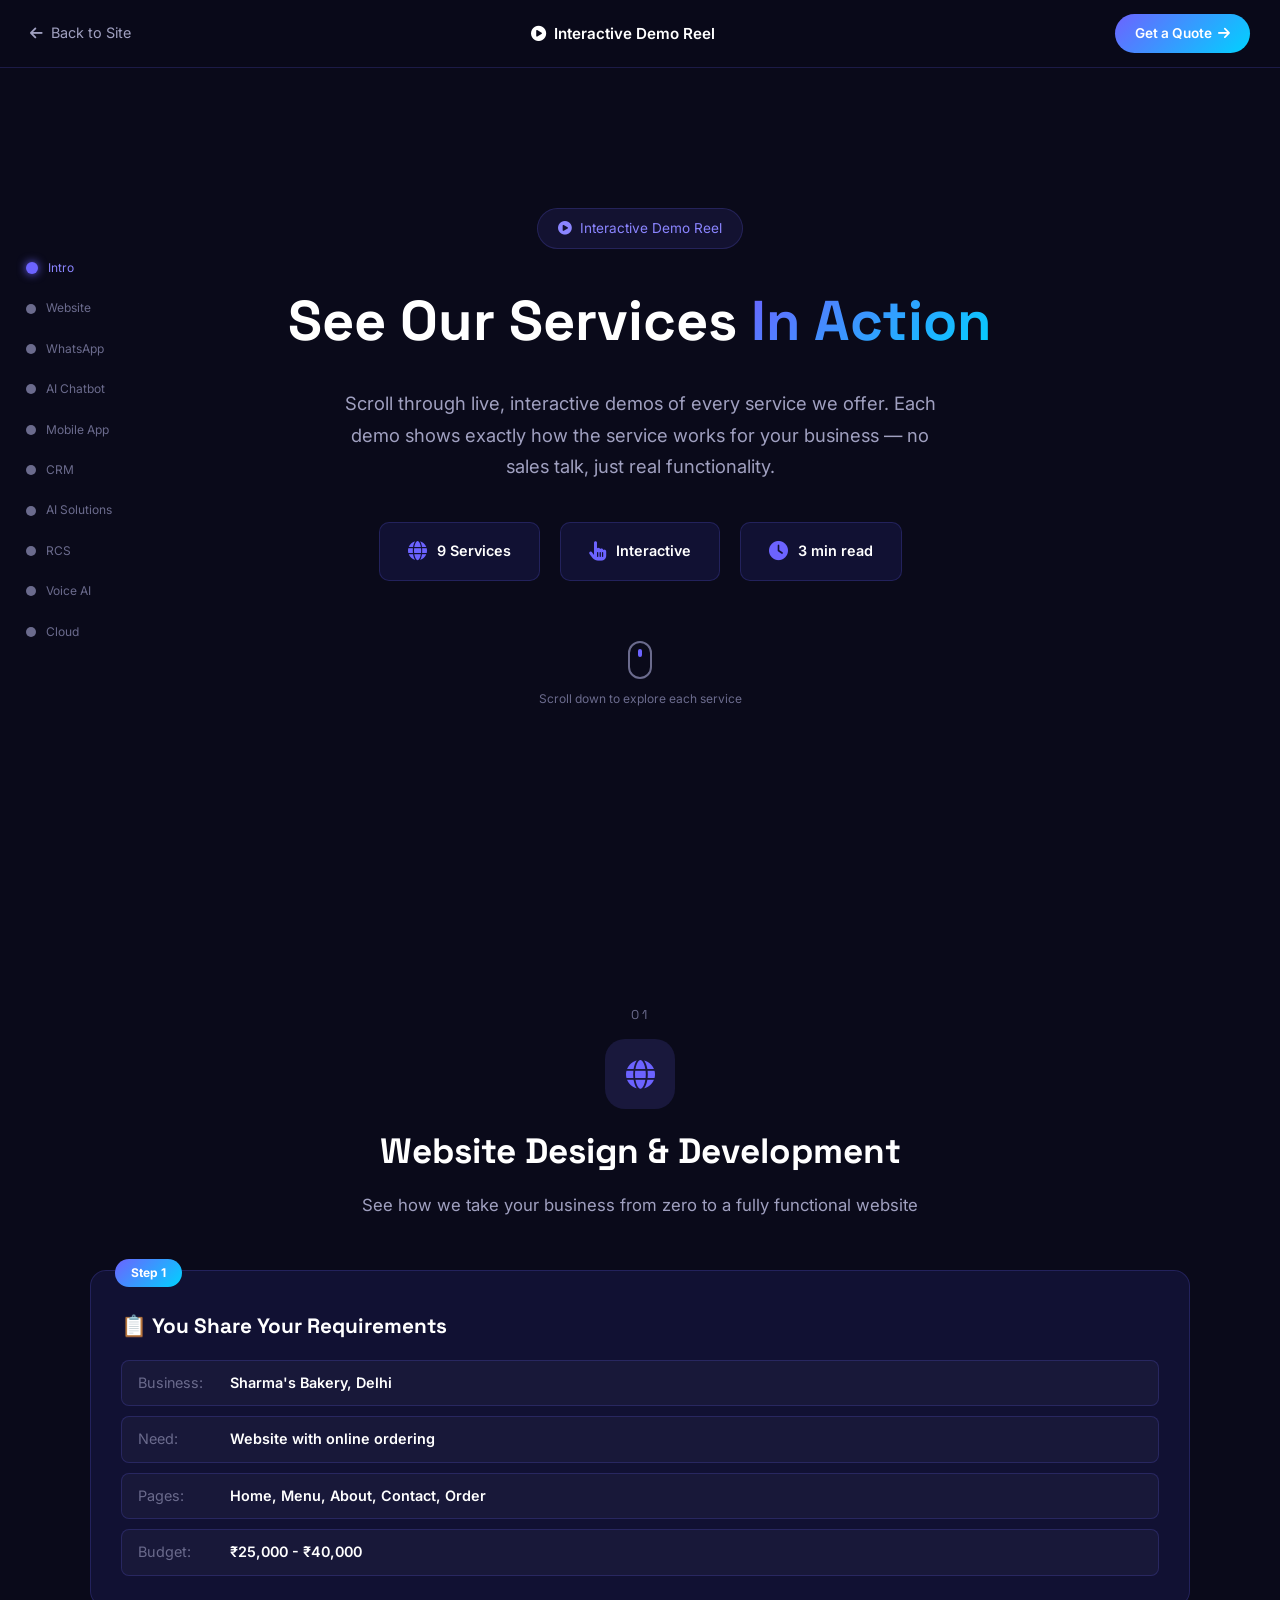
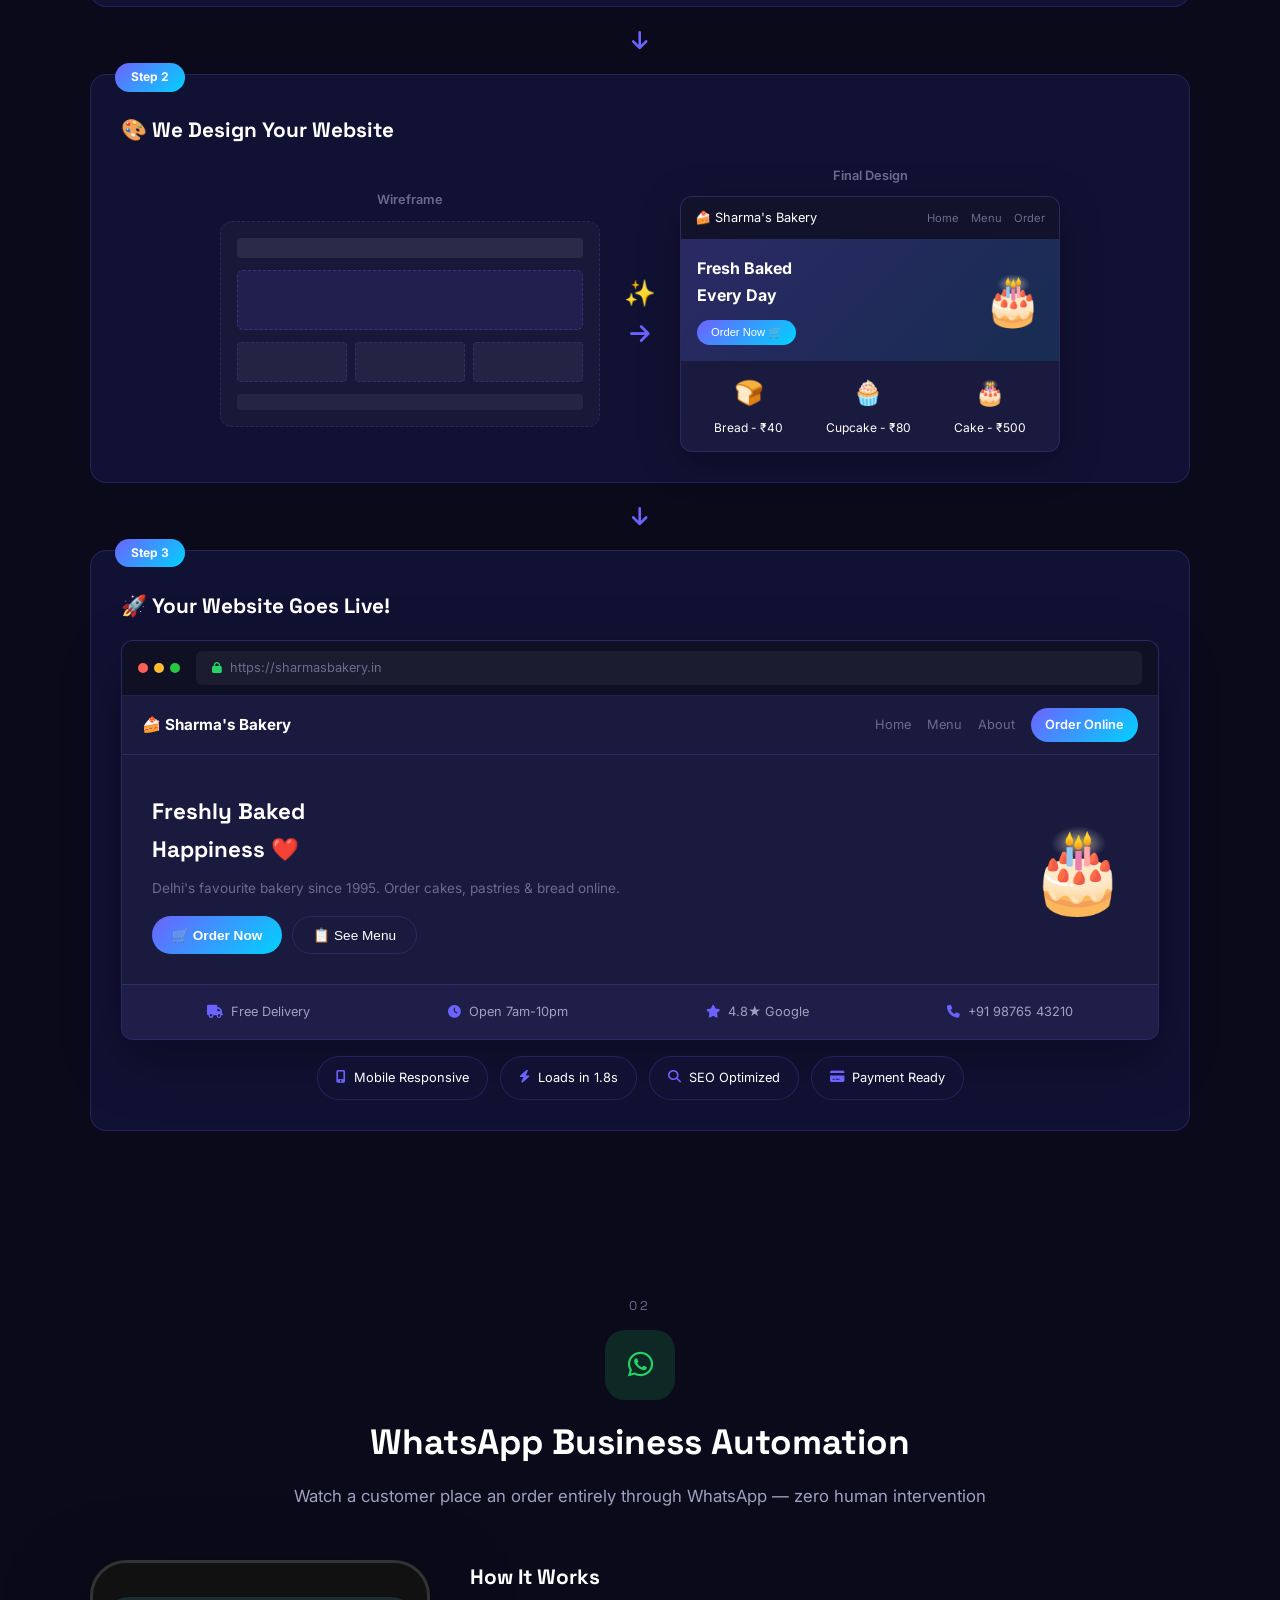
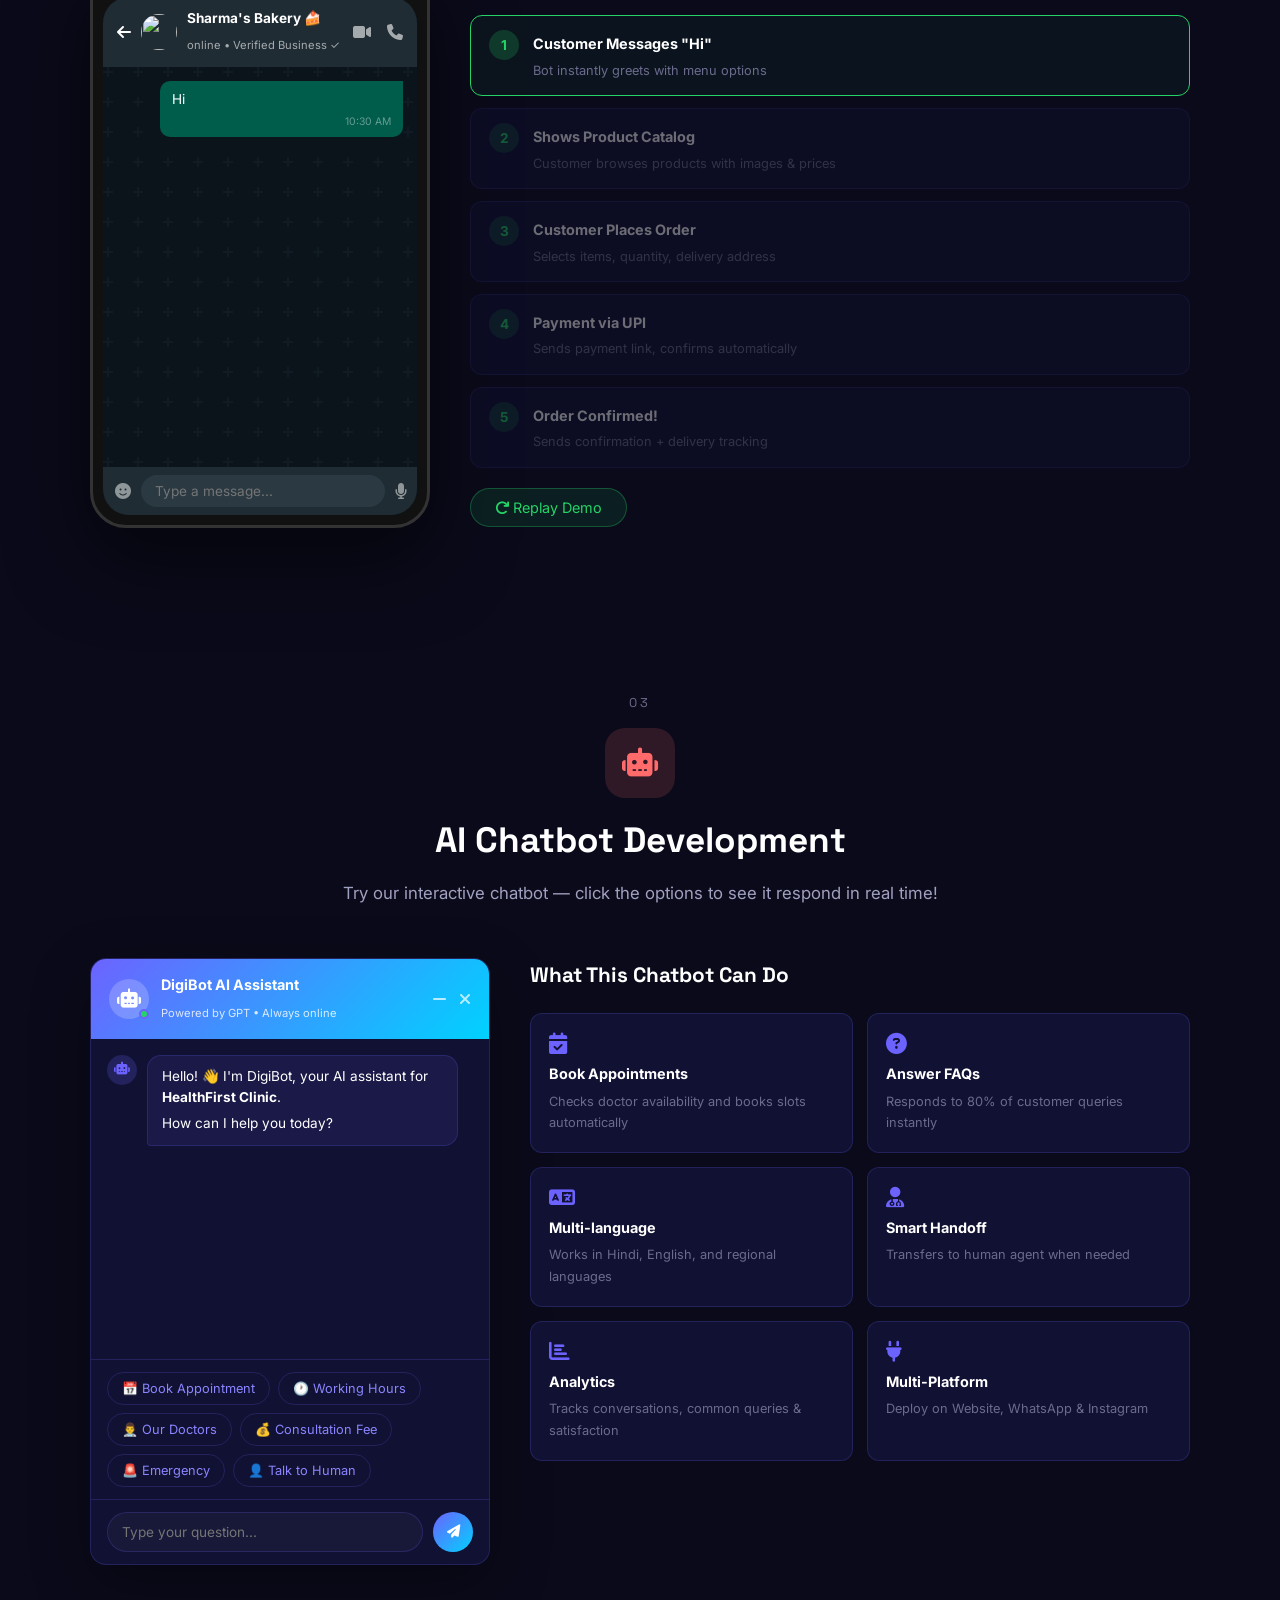
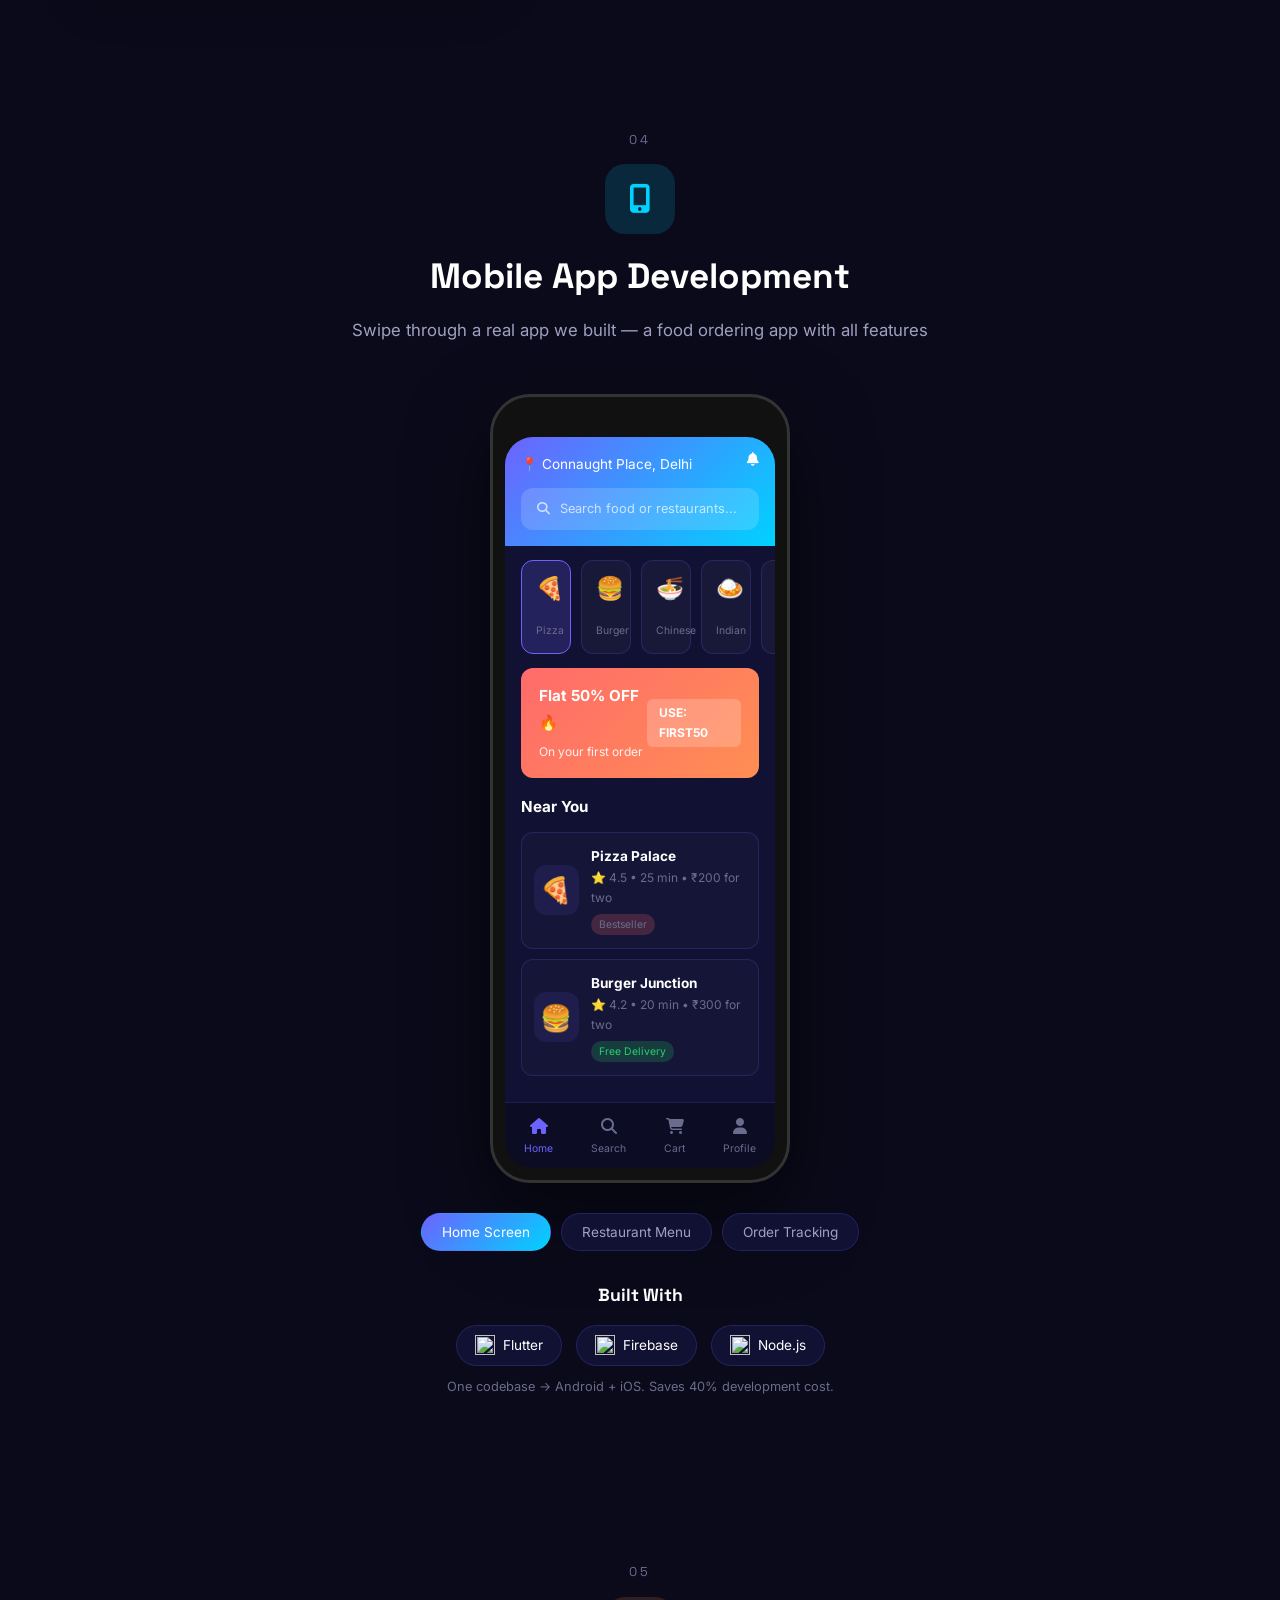
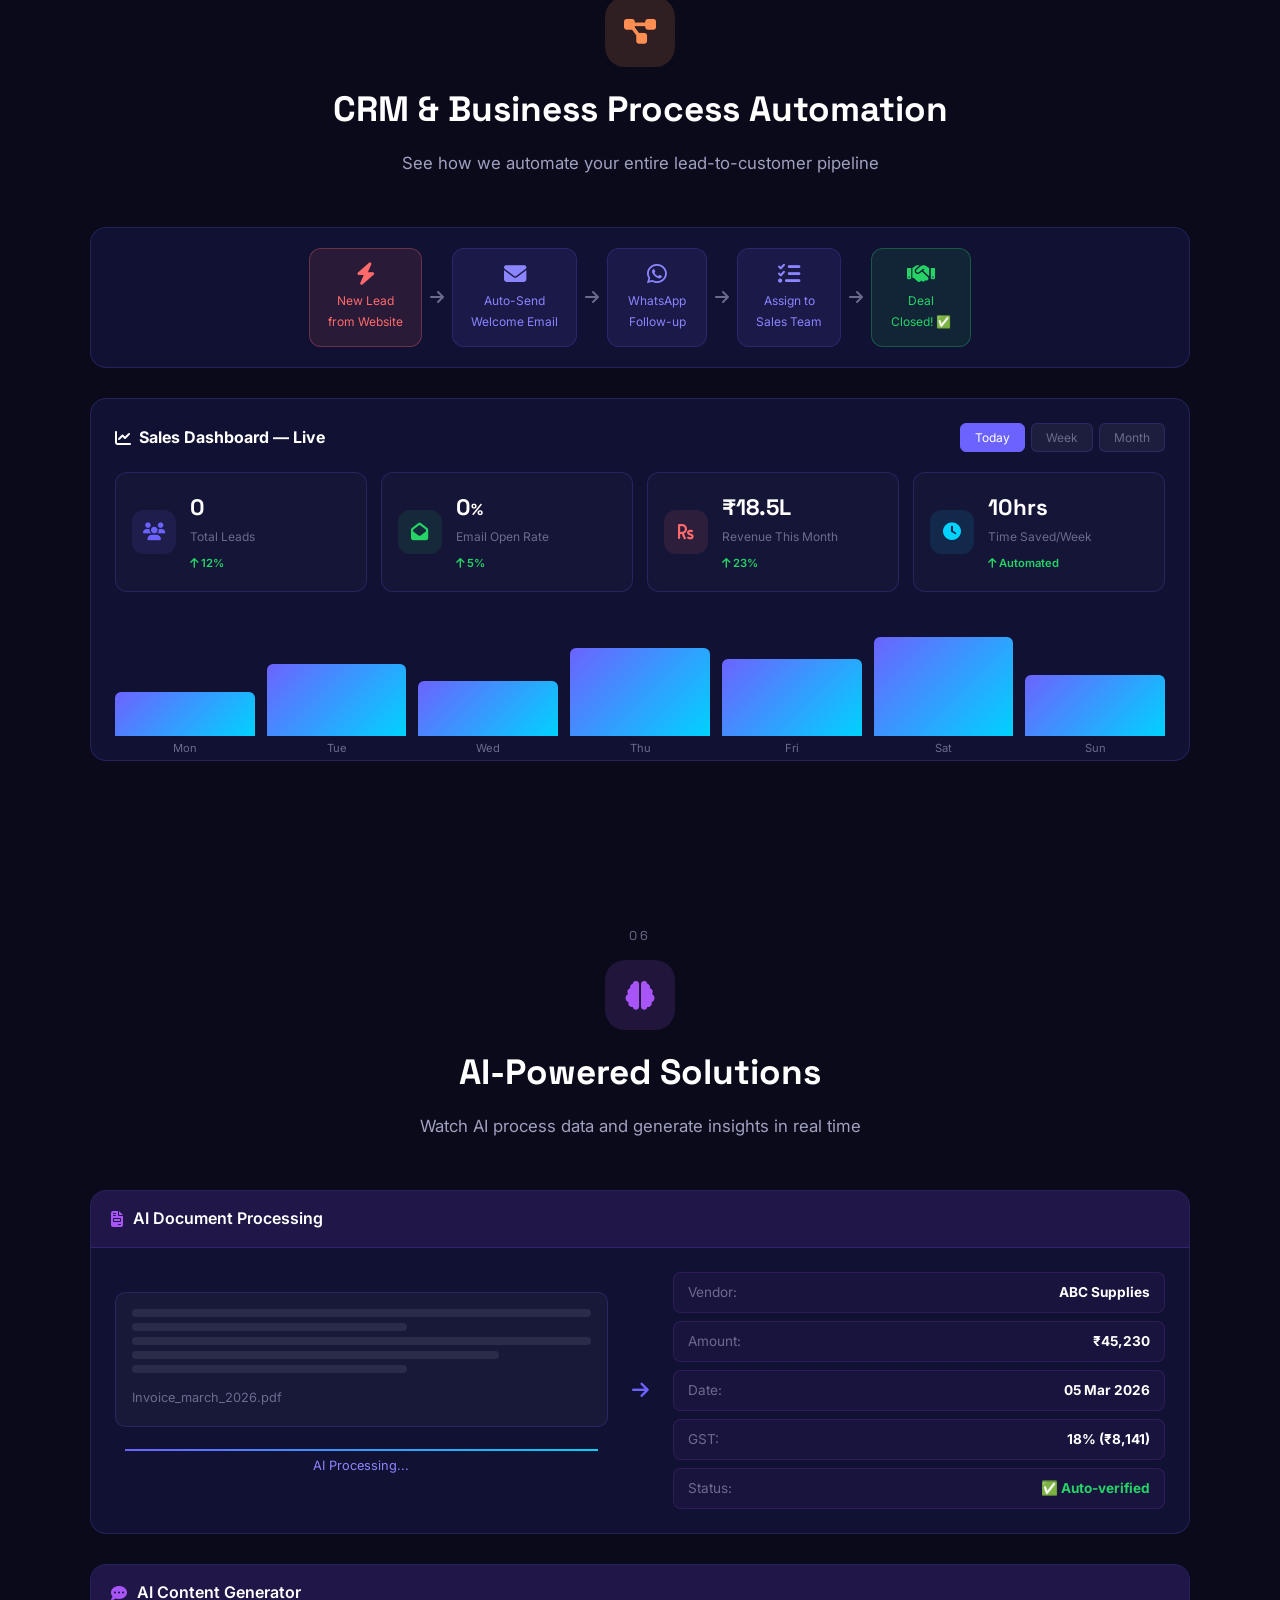
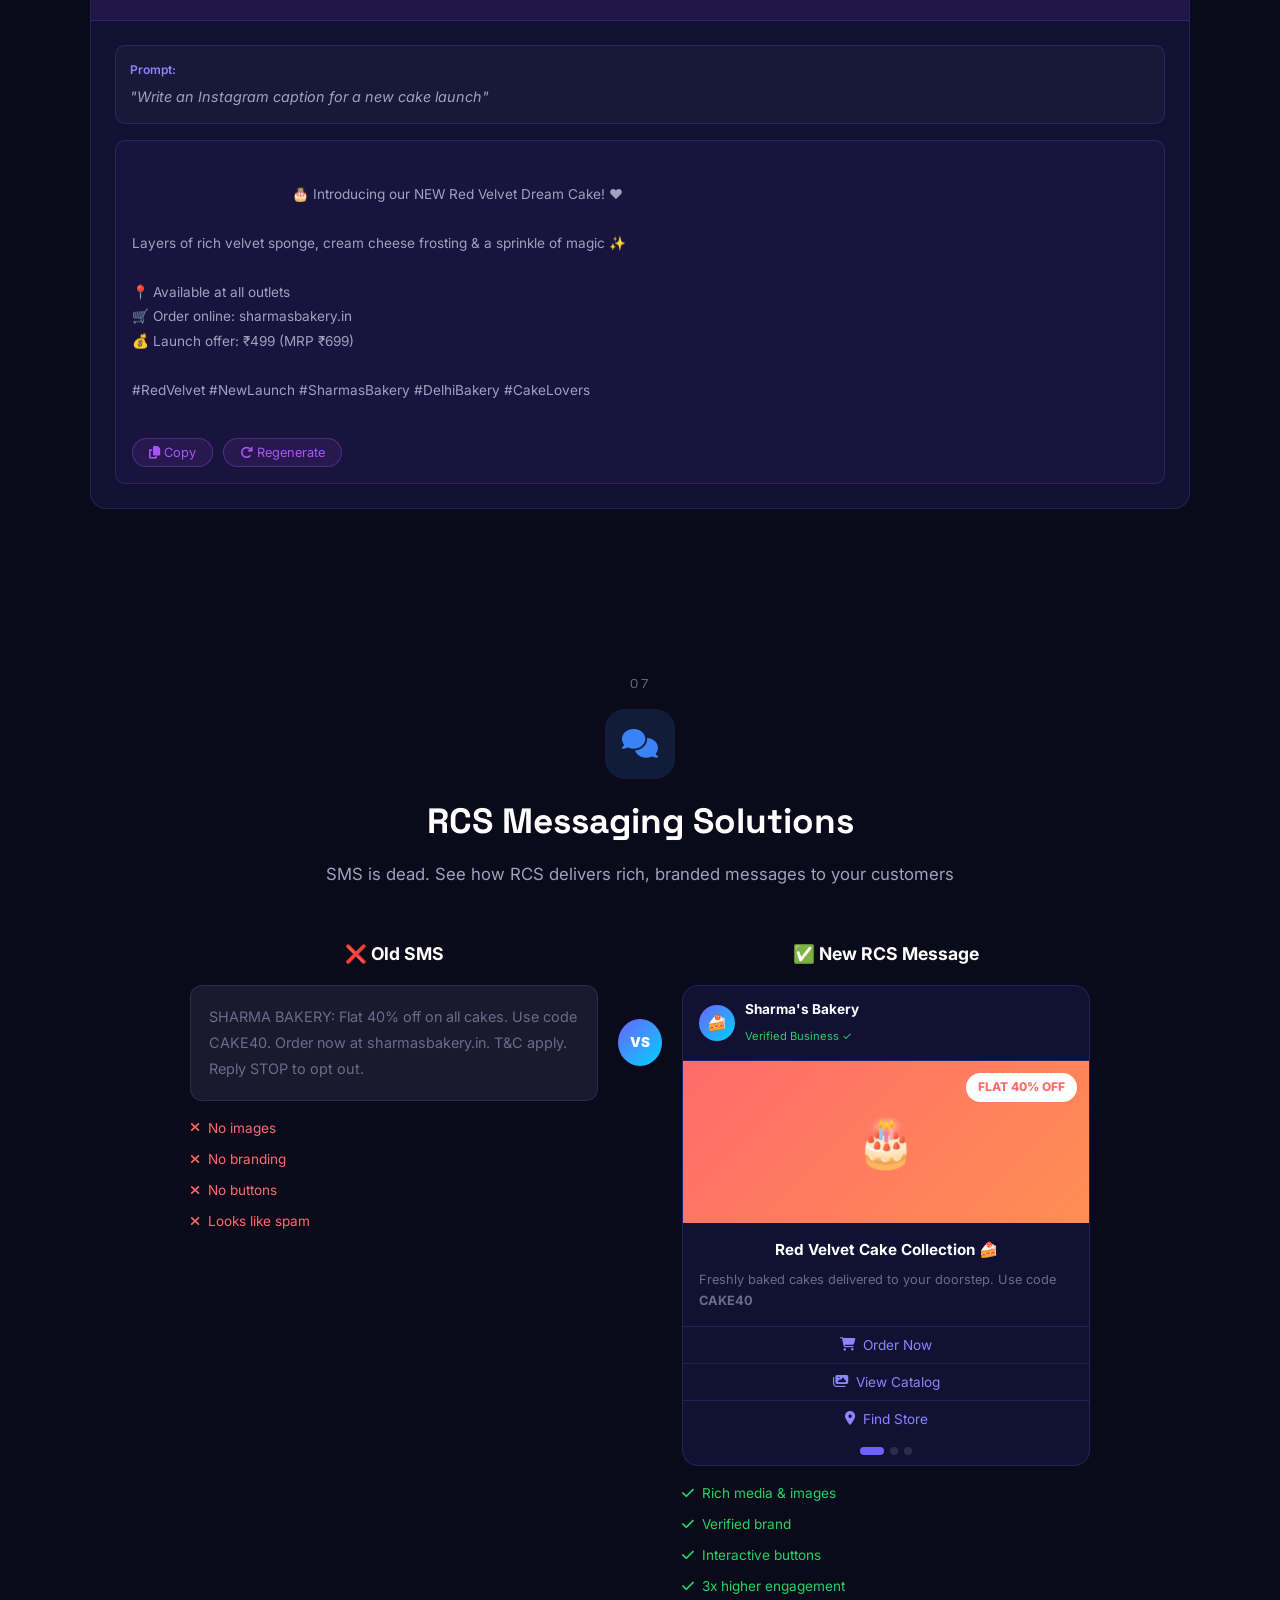
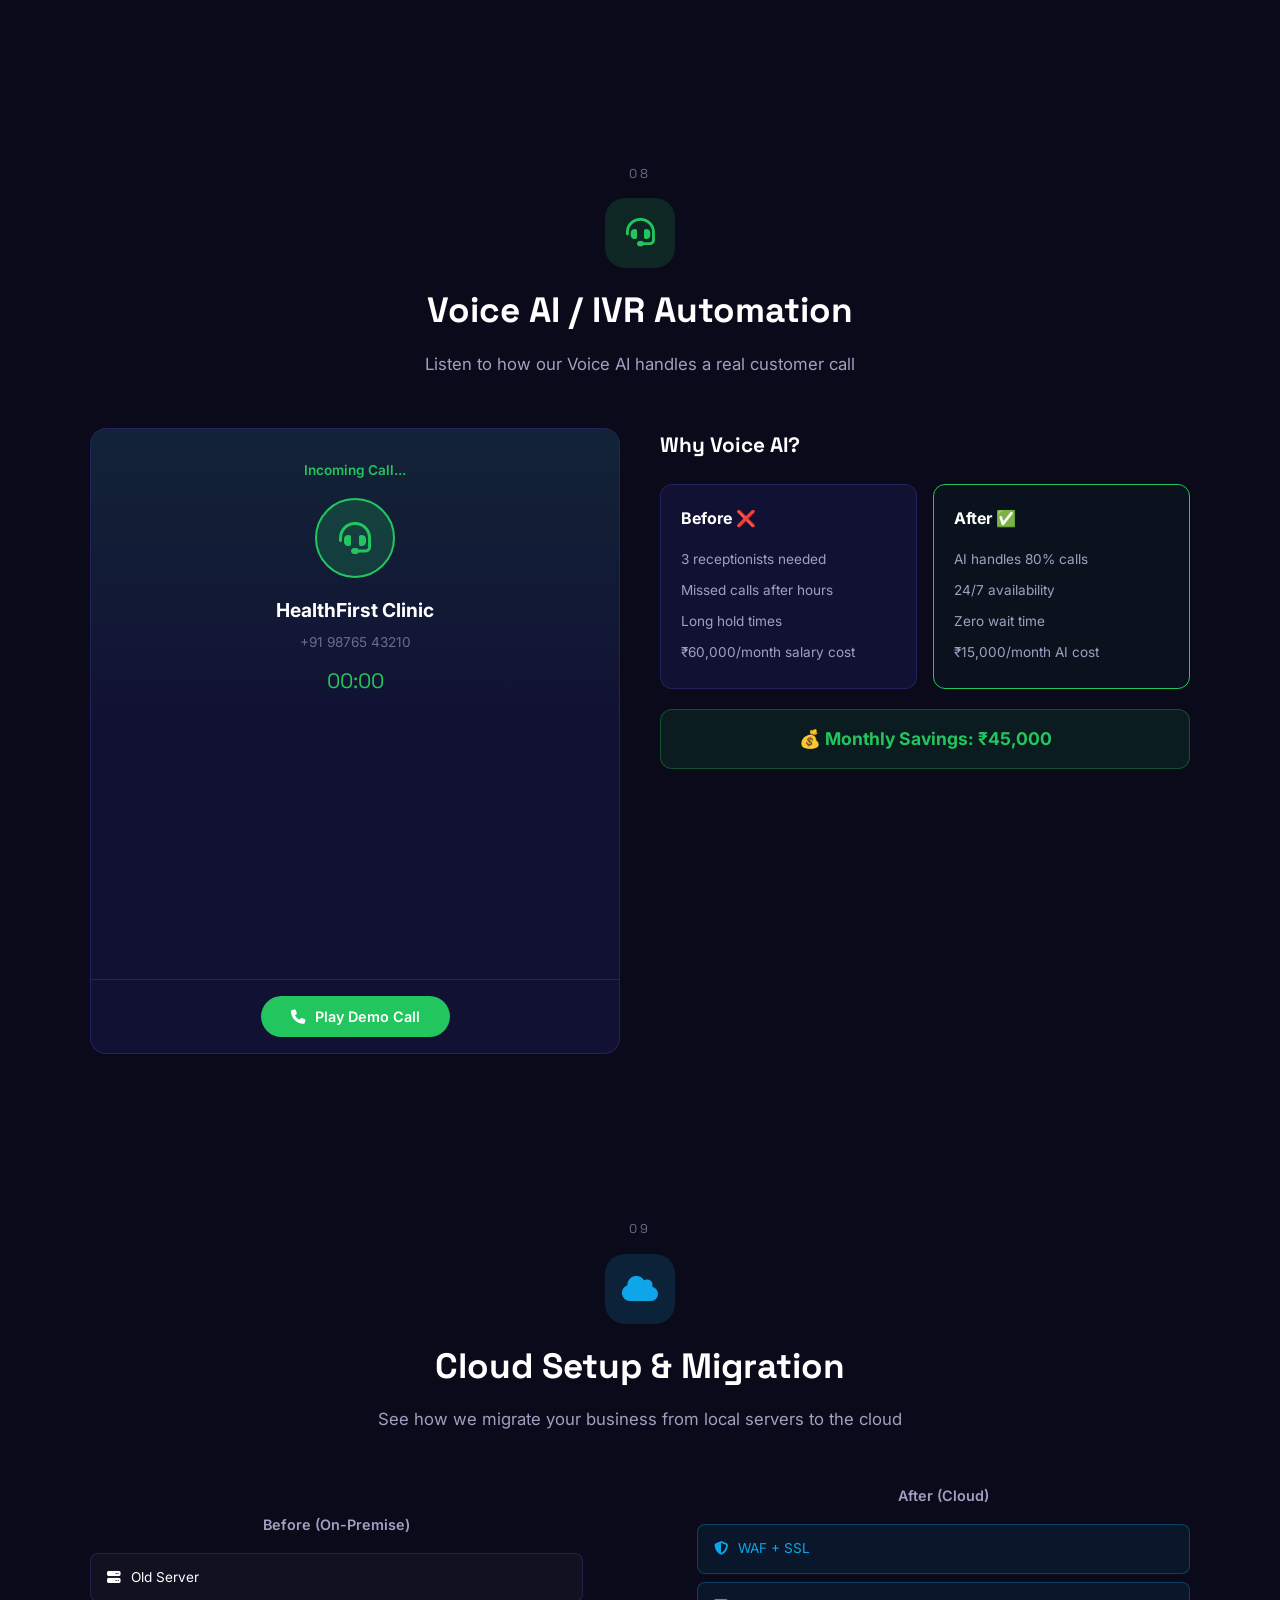
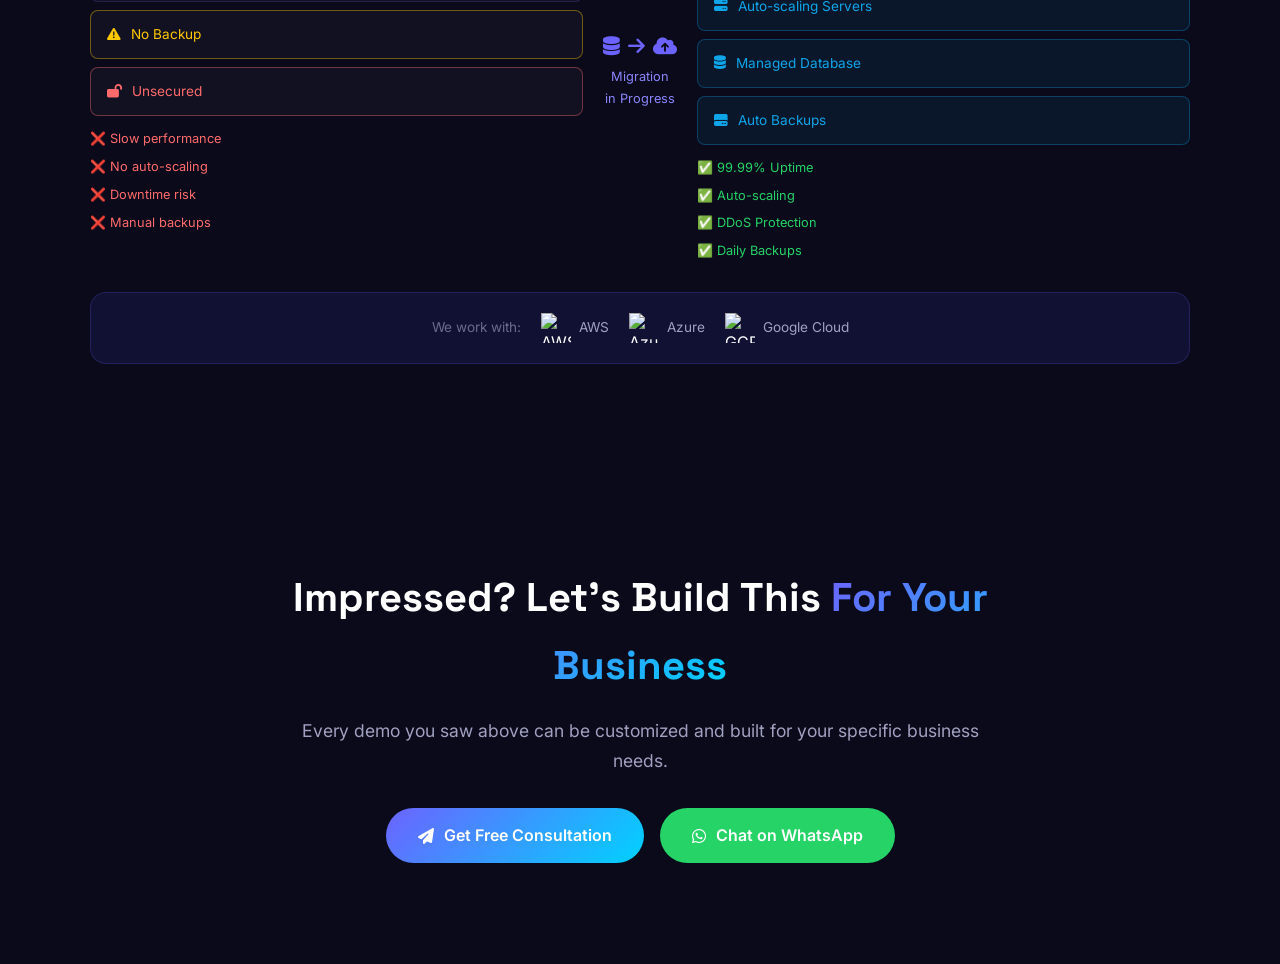
==== demo-reel.html @ ff5ea4a2 "Initial commit: DigiCraft Solutions portfolio website with interactive demo reel" ====
<!DOCTYPE html>
<html lang="en">
<head>
    <meta charset="UTF-8">
    <meta name="viewport" content="width=device-width, initial-scale=1.0">
    <title>DigiCraft Solutions — Live Service Demos</title>
    <link href="https://fonts.googleapis.com/css2?family=Inter:wght@300;400;500;600;700;800;900&family=Space+Grotesk:wght@400;500;600;700&display=swap" rel="stylesheet">
    <link rel="stylesheet" href="https://cdnjs.cloudflare.com/ajax/libs/font-awesome/6.5.1/css/all.min.css">
    <link rel="stylesheet" href="css/demo-reel.css">
</head>
<body>
    <!-- Top Bar -->
    <nav class="demo-nav">
        <a href="index.html" class="demo-logo"><i class="fas fa-arrow-left"></i> Back to Site</a>
        <span class="demo-title"><i class="fas fa-play-circle"></i> Interactive Demo Reel</span>
        <a href="index.html#contact" class="demo-cta">Get a Quote <i class="fas fa-arrow-right"></i></a>
    </nav>

    <!-- Demo Navigation Sidebar -->
    <div class="demo-sidebar" id="demoSidebar">
        <div class="sidebar-item active" data-target="demo-intro">
            <span class="sidebar-dot"></span>
            <span class="sidebar-label">Intro</span>
        </div>
        <div class="sidebar-item" data-target="demo-web">
            <span class="sidebar-dot"></span>
            <span class="sidebar-label">Website</span>
        </div>
        <div class="sidebar-item" data-target="demo-whatsapp">
            <span class="sidebar-dot"></span>
            <span class="sidebar-label">WhatsApp</span>
        </div>
        <div class="sidebar-item" data-target="demo-chatbot">
            <span class="sidebar-dot"></span>
            <span class="sidebar-label">AI Chatbot</span>
        </div>
        <div class="sidebar-item" data-target="demo-app">
            <span class="sidebar-dot"></span>
            <span class="sidebar-label">Mobile App</span>
        </div>
        <div class="sidebar-item" data-target="demo-crm">
            <span class="sidebar-dot"></span>
            <span class="sidebar-label">CRM</span>
        </div>
        <div class="sidebar-item" data-target="demo-ai">
            <span class="sidebar-dot"></span>
            <span class="sidebar-label">AI Solutions</span>
        </div>
        <div class="sidebar-item" data-target="demo-rcs">
            <span class="sidebar-dot"></span>
            <span class="sidebar-label">RCS</span>
        </div>
        <div class="sidebar-item" data-target="demo-voice">
            <span class="sidebar-dot"></span>
            <span class="sidebar-label">Voice AI</span>
        </div>
        <div class="sidebar-item" data-target="demo-cloud">
            <span class="sidebar-dot"></span>
            <span class="sidebar-label">Cloud</span>
        </div>
    </div>

    <!-- ======================== INTRO ======================== -->
    <section class="demo-section" id="demo-intro">
        <div class="demo-container">
            <div class="intro-content">
                <div class="intro-badge"><i class="fas fa-play-circle"></i> Interactive Demo Reel</div>
                <h1>See Our Services <span class="grad">In Action</span></h1>
                <p>Scroll through live, interactive demos of every service we offer. Each demo shows exactly how the service works for your business — no sales talk, just real functionality.</p>
                <div class="intro-cards">
                    <div class="intro-card"><i class="fas fa-globe"></i><span>9 Services</span></div>
                    <div class="intro-card"><i class="fas fa-hand-pointer"></i><span>Interactive</span></div>
                    <div class="intro-card"><i class="fas fa-clock"></i><span>3 min read</span></div>
                </div>
                <div class="scroll-hint">
                    <div class="scroll-mouse"><div class="scroll-wheel"></div></div>
                    <span>Scroll down to explore each service</span>
                </div>
            </div>
        </div>
    </section>

    <!-- ======================== 1. WEBSITE DEVELOPMENT DEMO ======================== -->
    <section class="demo-section" id="demo-web">
        <div class="demo-container">
            <div class="demo-header">
                <span class="demo-number">01</span>
                <div class="demo-icon" style="--clr: #6C63FF"><i class="fas fa-globe"></i></div>
                <h2>Website Design & Development</h2>
                <p class="demo-subtitle">See how we take your business from zero to a fully functional website</p>
            </div>
            <div class="demo-stage">
                <!-- Step-by-step website building animation -->
                <div class="web-demo-flow">
                    <div class="web-step" id="webStep1">
                        <div class="step-tag">Step 1</div>
                        <h3>📋 You Share Your Requirements</h3>
                        <div class="web-brief">
                            <div class="brief-item typing-anim" style="--delay: 0.5s">
                                <span class="brief-label">Business:</span>
                                <span class="brief-val">Sharma's Bakery, Delhi</span>
                            </div>
                            <div class="brief-item typing-anim" style="--delay: 1s">
                                <span class="brief-label">Need:</span>
                                <span class="brief-val">Website with online ordering</span>
                            </div>
                            <div class="brief-item typing-anim" style="--delay: 1.5s">
                                <span class="brief-label">Pages:</span>
                                <span class="brief-val">Home, Menu, About, Contact, Order</span>
                            </div>
                            <div class="brief-item typing-anim" style="--delay: 2s">
                                <span class="brief-label">Budget:</span>
                                <span class="brief-val">₹25,000 - ₹40,000</span>
                            </div>
                        </div>
                    </div>

                    <div class="flow-arrow"><i class="fas fa-arrow-down"></i></div>

                    <div class="web-step" id="webStep2">
                        <div class="step-tag">Step 2</div>
                        <h3>🎨 We Design Your Website</h3>
                        <div class="wireframe-to-design">
                            <div class="wireframe-box">
                                <div class="wf-label">Wireframe</div>
                                <div class="wireframe">
                                    <div class="wf-nav"></div>
                                    <div class="wf-hero-block"></div>
                                    <div class="wf-grid">
                                        <div class="wf-card-block"></div>
                                        <div class="wf-card-block"></div>
                                        <div class="wf-card-block"></div>
                                    </div>
                                    <div class="wf-footer-block"></div>
                                </div>
                            </div>
                            <div class="transform-arrow">
                                <div class="magic-sparkle">✨</div>
                                <i class="fas fa-arrow-right"></i>
                            </div>
                            <div class="design-box">
                                <div class="wf-label">Final Design</div>
                                <div class="final-design">
                                    <div class="fd-nav">
                                        <span>🍰 Sharma's Bakery</span>
                                        <div class="fd-nav-links">
                                            <span>Home</span><span>Menu</span><span>Order</span>
                                        </div>
                                    </div>
                                    <div class="fd-hero">
                                        <div class="fd-hero-text">
                                            <h4>Fresh Baked<br>Every Day</h4>
                                            <button>Order Now 🛒</button>
                                        </div>
                                        <div class="fd-hero-img">🎂</div>
                                    </div>
                                    <div class="fd-items">
                                        <div class="fd-item">
                                            <span class="fd-emoji">🍞</span>
                                            <span>Bread - ₹40</span>
                                        </div>
                                        <div class="fd-item">
                                            <span class="fd-emoji">🧁</span>
                                            <span>Cupcake - ₹80</span>
                                        </div>
                                        <div class="fd-item">
                                            <span class="fd-emoji">🎂</span>
                                            <span>Cake - ₹500</span>
                                        </div>
                                    </div>
                                </div>
                            </div>
                        </div>
                    </div>

                    <div class="flow-arrow"><i class="fas fa-arrow-down"></i></div>

                    <div class="web-step" id="webStep3">
                        <div class="step-tag">Step 3</div>
                        <h3>🚀 Your Website Goes Live!</h3>
                        <div class="live-website-demo">
                            <div class="browser-frame">
                                <div class="browser-bar">
                                    <div class="browser-dots">
                                        <span style="background:#FF5F57"></span>
                                        <span style="background:#FEBC2E"></span>
                                        <span style="background:#28C840"></span>
                                    </div>
                                    <div class="browser-url">
                                        <i class="fas fa-lock"></i>
                                        <span>https://sharmasbakery.in</span>
                                    </div>
                                </div>
                                <div class="browser-content">
                                    <div class="live-nav">
                                        <span class="live-logo">🍰 Sharma's Bakery</span>
                                        <div class="live-nav-items">
                                            <span>Home</span><span>Menu</span><span>About</span><span class="live-order-btn">Order Online</span>
                                        </div>
                                    </div>
                                    <div class="live-hero">
                                        <div class="live-hero-left">
                                            <h3>Freshly Baked<br>Happiness ❤️</h3>
                                            <p>Delhi's favourite bakery since 1995. Order cakes, pastries & bread online.</p>
                                            <div class="live-btns">
                                                <button class="live-btn-primary">🛒 Order Now</button>
                                                <button class="live-btn-outline">📋 See Menu</button>
                                            </div>
                                        </div>
                                        <div class="live-hero-right">🎂</div>
                                    </div>
                                    <div class="live-features">
                                        <div class="live-feat"><i class="fas fa-truck"></i><span>Free Delivery</span></div>
                                        <div class="live-feat"><i class="fas fa-clock"></i><span>Open 7am-10pm</span></div>
                                        <div class="live-feat"><i class="fas fa-star"></i><span>4.8★ Google</span></div>
                                        <div class="live-feat"><i class="fas fa-phone"></i><span>+91 98765 43210</span></div>
                                    </div>
                                </div>
                            </div>
                            <div class="live-stats-row">
                                <div class="live-stat"><i class="fas fa-mobile-alt"></i> Mobile Responsive</div>
                                <div class="live-stat"><i class="fas fa-bolt"></i> Loads in 1.8s</div>
                                <div class="live-stat"><i class="fas fa-search"></i> SEO Optimized</div>
                                <div class="live-stat"><i class="fas fa-credit-card"></i> Payment Ready</div>
                            </div>
                        </div>
                    </div>
                </div>
            </div>
        </div>
    </section>

    <!-- ======================== 2. WHATSAPP AUTOMATION DEMO ======================== -->
    <section class="demo-section" id="demo-whatsapp">
        <div class="demo-container">
            <div class="demo-header">
                <span class="demo-number">02</span>
                <div class="demo-icon" style="--clr: #25D366"><i class="fab fa-whatsapp"></i></div>
                <h2>WhatsApp Business Automation</h2>
                <p class="demo-subtitle">Watch a customer place an order entirely through WhatsApp — zero human intervention</p>
            </div>
            <div class="demo-stage">
                <div class="wa-demo-container">
                    <div class="wa-phone-frame">
                        <div class="wa-phone-notch"></div>
                        <div class="wa-phone-screen">
                            <div class="wa-app-header">
                                <i class="fas fa-arrow-left"></i>
                                <img src="https://images.unsplash.com/photo-1599566150163-29194dcabd36?w=40&h=40&fit=crop" alt="">
                                <div class="wa-app-info">
                                    <strong>Sharma's Bakery 🍰</strong>
                                    <small>online • Verified Business ✓</small>
                                </div>
                                <div class="wa-app-actions">
                                    <i class="fas fa-video"></i>
                                    <i class="fas fa-phone"></i>
                                </div>
                            </div>
                            <div class="wa-chat-area" id="waChatArea">
                                <!-- Messages will be added by JS -->
                            </div>
                            <div class="wa-input-bar">
                                <i class="fas fa-smile"></i>
                                <input type="text" placeholder="Type a message..." disabled>
                                <i class="fas fa-microphone"></i>
                            </div>
                        </div>
                    </div>
                    <div class="wa-flow-explanation">
                        <h3>How It Works</h3>
                        <div class="wa-flow-steps">
                            <div class="wa-flow-step active" data-step="1">
                                <div class="flow-step-num">1</div>
                                <div>
                                    <strong>Customer Messages "Hi"</strong>
                                    <p>Bot instantly greets with menu options</p>
                                </div>
                            </div>
                            <div class="wa-flow-step" data-step="2">
                                <div class="flow-step-num">2</div>
                                <div>
                                    <strong>Shows Product Catalog</strong>
                                    <p>Customer browses products with images & prices</p>
                                </div>
                            </div>
                            <div class="wa-flow-step" data-step="3">
                                <div class="flow-step-num">3</div>
                                <div>
                                    <strong>Customer Places Order</strong>
                                    <p>Selects items, quantity, delivery address</p>
                                </div>
                            </div>
                            <div class="wa-flow-step" data-step="4">
                                <div class="flow-step-num">4</div>
                                <div>
                                    <strong>Payment via UPI</strong>
                                    <p>Sends payment link, confirms automatically</p>
                                </div>
                            </div>
                            <div class="wa-flow-step" data-step="5">
                                <div class="flow-step-num">5</div>
                                <div>
                                    <strong>Order Confirmed!</strong>
                                    <p>Sends confirmation + delivery tracking</p>
                                </div>
                            </div>
                        </div>
                        <button class="replay-btn" id="replayWA"><i class="fas fa-redo"></i> Replay Demo</button>
                    </div>
                </div>
            </div>
        </div>
    </section>

    <!-- ======================== 3. AI CHATBOT DEMO ======================== -->
    <section class="demo-section" id="demo-chatbot">
        <div class="demo-container">
            <div class="demo-header">
                <span class="demo-number">03</span>
                <div class="demo-icon" style="--clr: #FF6B6B"><i class="fas fa-robot"></i></div>
                <h2>AI Chatbot Development</h2>
                <p class="demo-subtitle">Try our interactive chatbot — click the options to see it respond in real time!</p>
            </div>
            <div class="demo-stage">
                <div class="chatbot-demo-container">
                    <div class="chatbot-window">
                        <div class="cb-header">
                            <div class="cb-avatar"><i class="fas fa-robot"></i><span class="cb-online"></span></div>
                            <div>
                                <strong>DigiBot AI Assistant</strong>
                                <small>Powered by GPT • Always online</small>
                            </div>
                            <div class="cb-actions">
                                <i class="fas fa-minus"></i>
                                <i class="fas fa-times"></i>
                            </div>
                        </div>
                        <div class="cb-messages" id="cbMessages">
                            <div class="cb-msg bot fade-in">
                                <div class="cb-bot-icon"><i class="fas fa-robot"></i></div>
                                <div class="cb-bubble">
                                    <p>Hello! 👋 I'm DigiBot, your AI assistant for <strong>HealthFirst Clinic</strong>.</p>
                                    <p>How can I help you today?</p>
                                </div>
                            </div>
                        </div>
                        <div class="cb-quick-actions" id="cbQuickActions">
                            <button class="cb-action-btn" data-action="appointment">📅 Book Appointment</button>
                            <button class="cb-action-btn" data-action="hours">🕐 Working Hours</button>
                            <button class="cb-action-btn" data-action="doctors">👨‍⚕️ Our Doctors</button>
                            <button class="cb-action-btn" data-action="pricing">💰 Consultation Fee</button>
                            <button class="cb-action-btn" data-action="emergency">🚨 Emergency</button>
                            <button class="cb-action-btn" data-action="human">👤 Talk to Human</button>
                        </div>
                        <div class="cb-input-area">
                            <input type="text" placeholder="Type your question..." id="cbInput">
                            <button id="cbSend"><i class="fas fa-paper-plane"></i></button>
                        </div>
                    </div>
                    <div class="chatbot-features">
                        <h3>What This Chatbot Can Do</h3>
                        <div class="cb-feat-grid">
                            <div class="cb-feat"><i class="fas fa-calendar-check"></i><strong>Book Appointments</strong><p>Checks doctor availability and books slots automatically</p></div>
                            <div class="cb-feat"><i class="fas fa-question-circle"></i><strong>Answer FAQs</strong><p>Responds to 80% of customer queries instantly</p></div>
                            <div class="cb-feat"><i class="fas fa-language"></i><strong>Multi-language</strong><p>Works in Hindi, English, and regional languages</p></div>
                            <div class="cb-feat"><i class="fas fa-user-md"></i><strong>Smart Handoff</strong><p>Transfers to human agent when needed</p></div>
                            <div class="cb-feat"><i class="fas fa-chart-bar"></i><strong>Analytics</strong><p>Tracks conversations, common queries & satisfaction</p></div>
                            <div class="cb-feat"><i class="fas fa-plug"></i><strong>Multi-Platform</strong><p>Deploy on Website, WhatsApp & Instagram</p></div>
                        </div>
                    </div>
                </div>
            </div>
        </div>
    </section>

    <!-- ======================== 4. MOBILE APP DEMO ======================== -->
    <section class="demo-section" id="demo-app">
        <div class="demo-container">
            <div class="demo-header">
                <span class="demo-number">04</span>
                <div class="demo-icon" style="--clr: #00D2FF"><i class="fas fa-mobile-alt"></i></div>
                <h2>Mobile App Development</h2>
                <p class="demo-subtitle">Swipe through a real app we built — a food ordering app with all features</p>
            </div>
            <div class="demo-stage">
                <div class="app-demo-container">
                    <div class="app-phone">
                        <div class="app-phone-notch"></div>
                        <div class="app-screens-wrapper">
                            <div class="app-screen-slide active" id="appScreen1">
                                <div class="app-s-header gradient-bg">
                                    <div class="app-s-top">
                                        <span>📍 Connaught Place, Delhi</span>
                                        <i class="fas fa-bell"></i>
                                    </div>
                                    <div class="app-s-search">
                                        <i class="fas fa-search"></i>
                                        <span>Search food or restaurants...</span>
                                    </div>
                                </div>
                                <div class="app-s-cats">
                                    <div class="app-s-cat selected">🍕<br><small>Pizza</small></div>
                                    <div class="app-s-cat">🍔<br><small>Burger</small></div>
                                    <div class="app-s-cat">🍜<br><small>Chinese</small></div>
                                    <div class="app-s-cat">🍛<br><small>Indian</small></div>
                                    <div class="app-s-cat">🧁<br><small>Dessert</small></div>
                                </div>
                                <div class="app-s-banner">
                                    <div>
                                        <strong>Flat 50% OFF 🔥</strong><br>
                                        <small>On your first order</small>
                                    </div>
                                    <span class="app-s-code">USE: FIRST50</span>
                                </div>
                                <div class="app-s-restaurants">
                                    <h4>Near You</h4>
                                    <div class="app-s-rest">
                                        <div class="app-s-rest-img">🍕</div>
                                        <div class="app-s-rest-info">
                                            <strong>Pizza Palace</strong>
                                            <span>⭐ 4.5 • 25 min • ₹200 for two</span>
                                            <span class="app-s-tag">Bestseller</span>
                                        </div>
                                    </div>
                                    <div class="app-s-rest">
                                        <div class="app-s-rest-img">🍔</div>
                                        <div class="app-s-rest-info">
                                            <strong>Burger Junction</strong>
                                            <span>⭐ 4.2 • 20 min • ₹300 for two</span>
                                            <span class="app-s-tag free">Free Delivery</span>
                                        </div>
                                    </div>
                                </div>
                                <div class="app-bottom-nav">
                                    <div class="app-nav-item active"><i class="fas fa-home"></i><small>Home</small></div>
                                    <div class="app-nav-item"><i class="fas fa-search"></i><small>Search</small></div>
                                    <div class="app-nav-item"><i class="fas fa-shopping-cart"></i><small>Cart</small></div>
                                    <div class="app-nav-item"><i class="fas fa-user"></i><small>Profile</small></div>
                                </div>
                            </div>
                            <div class="app-screen-slide" id="appScreen2">
                                <div class="app-s-header-sm">
                                    <i class="fas fa-arrow-left"></i>
                                    <strong>Pizza Palace</strong>
                                    <i class="fas fa-heart"></i>
                                </div>
                                <div class="app-restaurant-detail">
                                    <div class="app-rest-banner">🍕 Pizza Palace</div>
                                    <div class="app-rest-info-bar">
                                        <span>⭐ 4.5 (1.2k)</span>
                                        <span>• 25 min</span>
                                        <span>• ₹200 for two</span>
                                    </div>
                                    <div class="app-menu-section">
                                        <h4>🔥 Bestsellers</h4>
                                        <div class="app-menu-item">
                                            <div class="app-mi-info">
                                                <span class="veg-dot"></span>
                                                <strong>Margherita Pizza</strong>
                                                <span>Classic cheese pizza</span>
                                                <strong class="app-mi-price">₹199</strong>
                                            </div>
                                            <div class="app-mi-add">
                                                <div class="app-mi-img">🍕</div>
                                                <button class="app-add-btn">ADD +</button>
                                            </div>
                                        </div>
                                        <div class="app-menu-item">
                                            <div class="app-mi-info">
                                                <span class="veg-dot"></span>
                                                <strong>Farmhouse Pizza</strong>
                                                <span>Loaded with veggies</span>
                                                <strong class="app-mi-price">₹299</strong>
                                            </div>
                                            <div class="app-mi-add">
                                                <div class="app-mi-img">🍕</div>
                                                <button class="app-add-btn added">1</button>
                                            </div>
                                        </div>
                                    </div>
                                </div>
                                <div class="app-cart-bar">
                                    <div><strong>1 item</strong> | ₹299</div>
                                    <button>View Cart <i class="fas fa-arrow-right"></i></button>
                                </div>
                            </div>
                            <div class="app-screen-slide" id="appScreen3">
                                <div class="app-s-header-sm">
                                    <i class="fas fa-arrow-left"></i>
                                    <strong>Order Tracking</strong>
                                    <i class="fas fa-headset"></i>
                                </div>
                                <div class="app-tracking">
                                    <div class="tracking-map">
                                        <div class="tracking-route">
                                            <div class="tracking-point restaurant">🏪</div>
                                            <div class="tracking-line">
                                                <div class="tracking-rider">🏍️</div>
                                            </div>
                                            <div class="tracking-point home">🏠</div>
                                        </div>
                                    </div>
                                    <div class="tracking-info">
                                        <h4>Your order is on the way! 🎉</h4>
                                        <p>Estimated delivery in <strong>12 minutes</strong></p>
                                    </div>
                                    <div class="tracking-steps">
                                        <div class="t-step done"><i class="fas fa-check-circle"></i> Order Placed</div>
                                        <div class="t-step done"><i class="fas fa-check-circle"></i> Preparing Food</div>
                                        <div class="t-step active"><i class="fas fa-spinner fa-spin"></i> Out for Delivery</div>
                                        <div class="t-step"><i class="far fa-circle"></i> Delivered</div>
                                    </div>
                                    <div class="rider-card">
                                        <div class="rider-avatar">🧑</div>
                                        <div class="rider-info">
                                            <strong>Rahul K.</strong>
                                            <span>Your delivery partner</span>
                                        </div>
                                        <div class="rider-actions">
                                            <button><i class="fas fa-phone"></i></button>
                                            <button><i class="fas fa-comment"></i></button>
                                        </div>
                                    </div>
                                </div>
                            </div>
                        </div>
                    </div>
                    <div class="app-screen-nav">
                        <button class="app-nav-btn active" data-screen="1"><span>Home Screen</span></button>
                        <button class="app-nav-btn" data-screen="2"><span>Restaurant Menu</span></button>
                        <button class="app-nav-btn" data-screen="3"><span>Order Tracking</span></button>
                    </div>
                    <div class="app-tech-info">
                        <h3>Built With</h3>
                        <div class="app-tech-row">
                            <div class="app-tech-badge"><img src="https://cdn.jsdelivr.net/gh/devicons/devicon/icons/flutter/flutter-original.svg" alt=""> Flutter</div>
                            <div class="app-tech-badge"><img src="https://cdn.jsdelivr.net/gh/devicons/devicon/icons/firebase/firebase-plain.svg" alt=""> Firebase</div>
                            <div class="app-tech-badge"><img src="https://cdn.jsdelivr.net/gh/devicons/devicon/icons/nodejs/nodejs-original.svg" alt=""> Node.js</div>
                        </div>
                        <p class="app-tech-note">One codebase → Android + iOS. Saves 40% development cost.</p>
                    </div>
                </div>
            </div>
        </div>
    </section>

    <!-- ======================== 5. CRM DEMO ======================== -->
    <section class="demo-section" id="demo-crm">
        <div class="demo-container">
            <div class="demo-header">
                <span class="demo-number">05</span>
                <div class="demo-icon" style="--clr: #FF8E53"><i class="fas fa-project-diagram"></i></div>
                <h2>CRM & Business Process Automation</h2>
                <p class="demo-subtitle">See how we automate your entire lead-to-customer pipeline</p>
            </div>
            <div class="demo-stage">
                <div class="crm-demo-flow">
                    <div class="crm-flow-visual">
                        <div class="crm-flow-node trigger">
                            <i class="fas fa-bolt"></i>
                            <span>New Lead<br>from Website</span>
                        </div>
                        <div class="crm-flow-arrow animated"><i class="fas fa-arrow-right"></i></div>
                        <div class="crm-flow-node action">
                            <i class="fas fa-envelope"></i>
                            <span>Auto-Send<br>Welcome Email</span>
                        </div>
                        <div class="crm-flow-arrow animated"><i class="fas fa-arrow-right"></i></div>
                        <div class="crm-flow-node action">
                            <i class="fab fa-whatsapp"></i>
                            <span>WhatsApp<br>Follow-up</span>
                        </div>
                        <div class="crm-flow-arrow animated"><i class="fas fa-arrow-right"></i></div>
                        <div class="crm-flow-node action">
                            <i class="fas fa-tasks"></i>
                            <span>Assign to<br>Sales Team</span>
                        </div>
                        <div class="crm-flow-arrow animated"><i class="fas fa-arrow-right"></i></div>
                        <div class="crm-flow-node result">
                            <i class="fas fa-handshake"></i>
                            <span>Deal<br>Closed! ✅</span>
                        </div>
                    </div>
                    <div class="crm-dashboard-demo">
                        <div class="crm-dash-header">
                            <h4><i class="fas fa-chart-line"></i> Sales Dashboard — Live</h4>
                            <div class="crm-date-filter">
                                <button class="active">Today</button>
                                <button>Week</button>
                                <button>Month</button>
                            </div>
                        </div>
                        <div class="crm-metrics">
                            <div class="crm-metric">
                                <div class="crm-metric-icon" style="background: rgba(108,99,255,0.1); color: #6C63FF"><i class="fas fa-users"></i></div>
                                <div class="crm-metric-data">
                                    <span class="crm-metric-val" data-count="847">0</span>
                                    <span class="crm-metric-label">Total Leads</span>
                                    <span class="crm-metric-change up"><i class="fas fa-arrow-up"></i> 12%</span>
                                </div>
                            </div>
                            <div class="crm-metric">
                                <div class="crm-metric-icon" style="background: rgba(37,211,102,0.1); color: #25D366"><i class="fas fa-envelope-open"></i></div>
                                <div class="crm-metric-data">
                                    <span class="crm-metric-val" data-count="92">0</span><span class="crm-metric-suffix">%</span>
                                    <span class="crm-metric-label">Email Open Rate</span>
                                    <span class="crm-metric-change up"><i class="fas fa-arrow-up"></i> 5%</span>
                                </div>
                            </div>
                            <div class="crm-metric">
                                <div class="crm-metric-icon" style="background: rgba(255,107,107,0.1); color: #FF6B6B"><i class="fas fa-rupee-sign"></i></div>
                                <div class="crm-metric-data">
                                    <span class="crm-metric-val">₹18.5L</span>
                                    <span class="crm-metric-label">Revenue This Month</span>
                                    <span class="crm-metric-change up"><i class="fas fa-arrow-up"></i> 23%</span>
                                </div>
                            </div>
                            <div class="crm-metric">
                                <div class="crm-metric-icon" style="background: rgba(0,210,255,0.1); color: #00D2FF"><i class="fas fa-clock"></i></div>
                                <div class="crm-metric-data">
                                    <span class="crm-metric-val">10hrs</span>
                                    <span class="crm-metric-label">Time Saved/Week</span>
                                    <span class="crm-metric-change up"><i class="fas fa-arrow-up"></i> Automated</span>
                                </div>
                            </div>
                        </div>
                        <div class="crm-chart-area">
                            <div class="crm-bar-chart">
                                <div class="crm-bar" style="--h: 40%"><span>Mon</span></div>
                                <div class="crm-bar" style="--h: 65%"><span>Tue</span></div>
                                <div class="crm-bar" style="--h: 50%"><span>Wed</span></div>
                                <div class="crm-bar" style="--h: 80%"><span>Thu</span></div>
                                <div class="crm-bar" style="--h: 70%"><span>Fri</span></div>
                                <div class="crm-bar" style="--h: 90%"><span>Sat</span></div>
                                <div class="crm-bar" style="--h: 55%"><span>Sun</span></div>
                            </div>
                        </div>
                    </div>
                </div>
            </div>
        </div>
    </section>

    <!-- ======================== 6. AI SOLUTIONS DEMO ======================== -->
    <section class="demo-section" id="demo-ai">
        <div class="demo-container">
            <div class="demo-header">
                <span class="demo-number">06</span>
                <div class="demo-icon" style="--clr: #A855F7"><i class="fas fa-brain"></i></div>
                <h2>AI-Powered Solutions</h2>
                <p class="demo-subtitle">Watch AI process data and generate insights in real time</p>
            </div>
            <div class="demo-stage">
                <div class="ai-demo-grid">
                    <div class="ai-use-case">
                        <div class="ai-uc-header"><i class="fas fa-file-invoice"></i> AI Document Processing</div>
                        <div class="ai-uc-body">
                            <div class="ai-input-side">
                                <div class="ai-doc">
                                    <div class="ai-doc-preview">
                                        <div class="ai-doc-line"></div>
                                        <div class="ai-doc-line short"></div>
                                        <div class="ai-doc-line"></div>
                                        <div class="ai-doc-line medium"></div>
                                        <div class="ai-doc-line short"></div>
                                    </div>
                                    <span>Invoice_march_2026.pdf</span>
                                </div>
                                <div class="ai-processing">
                                    <div class="ai-scan-line"></div>
                                    <span>AI Processing...</span>
                                </div>
                            </div>
                            <div class="ai-arrow-col"><i class="fas fa-arrow-right"></i></div>
                            <div class="ai-output-side">
                                <div class="ai-extracted">
                                    <div class="ai-field"><span>Vendor:</span><strong>ABC Supplies</strong></div>
                                    <div class="ai-field"><span>Amount:</span><strong>₹45,230</strong></div>
                                    <div class="ai-field"><span>Date:</span><strong>05 Mar 2026</strong></div>
                                    <div class="ai-field"><span>GST:</span><strong>18% (₹8,141)</strong></div>
                                    <div class="ai-field"><span>Status:</span><strong class="ai-status">✅ Auto-verified</strong></div>
                                </div>
                            </div>
                        </div>
                    </div>
                    <div class="ai-use-case">
                        <div class="ai-uc-header"><i class="fas fa-comment-dots"></i> AI Content Generator</div>
                        <div class="ai-uc-body">
                            <div class="ai-content-gen">
                                <div class="ai-prompt">
                                    <span class="ai-prompt-label">Prompt:</span>
                                    <p>"Write an Instagram caption for a new cake launch"</p>
                                </div>
                                <div class="ai-gen-result">
                                    <div class="ai-typing-text" id="aiTypingText">
                                        🎂 Introducing our NEW Red Velvet Dream Cake! ❤️

Layers of rich velvet sponge, cream cheese frosting & a sprinkle of magic ✨

📍 Available at all outlets
🛒 Order online: sharmasbakery.in
💰 Launch offer: ₹499 (MRP ₹699)

#RedVelvet #NewLaunch #SharmasBakery #DelhiBakery #CakeLovers
                                    </div>
                                    <div class="ai-gen-actions">
                                        <button><i class="fas fa-copy"></i> Copy</button>
                                        <button><i class="fas fa-redo"></i> Regenerate</button>
                                    </div>
                                </div>
                            </div>
                        </div>
                    </div>
                </div>
            </div>
        </div>
    </section>

    <!-- ======================== 7. RCS DEMO ======================== -->
    <section class="demo-section" id="demo-rcs">
        <div class="demo-container">
            <div class="demo-header">
                <span class="demo-number">07</span>
                <div class="demo-icon" style="--clr: #3B82F6"><i class="fas fa-comments"></i></div>
                <h2>RCS Messaging Solutions</h2>
                <p class="demo-subtitle">SMS is dead. See how RCS delivers rich, branded messages to your customers</p>
            </div>
            <div class="demo-stage">
                <div class="rcs-comparison">
                    <div class="rcs-vs">
                        <div class="rcs-old">
                            <h4>❌ Old SMS</h4>
                            <div class="sms-msg">
                                <p>SHARMA BAKERY: Flat 40% off on all cakes. Use code CAKE40. Order now at sharmasbakery.in. T&C apply. Reply STOP to opt out.</p>
                            </div>
                            <div class="sms-problems">
                                <span><i class="fas fa-times"></i> No images</span>
                                <span><i class="fas fa-times"></i> No branding</span>
                                <span><i class="fas fa-times"></i> No buttons</span>
                                <span><i class="fas fa-times"></i> Looks like spam</span>
                            </div>
                        </div>
                        <div class="vs-divider">
                            <span>VS</span>
                        </div>
                        <div class="rcs-new">
                            <h4>✅ New RCS Message</h4>
                            <div class="rcs-rich-msg">
                                <div class="rcs-sender">
                                    <div class="rcs-sender-logo">🍰</div>
                                    <div>
                                        <strong>Sharma's Bakery</strong>
                                        <small>Verified Business ✓</small>
                                    </div>
                                </div>
                                <div class="rcs-card-demo">
                                    <div class="rcs-card-img">
                                        <span>🎂</span>
                                        <div class="rcs-offer-badge">FLAT 40% OFF</div>
                                    </div>
                                    <div class="rcs-card-content">
                                        <h4>Red Velvet Cake Collection 🍰</h4>
                                        <p>Freshly baked cakes delivered to your doorstep. Use code <strong>CAKE40</strong></p>
                                    </div>
                                    <div class="rcs-card-buttons">
                                        <button><i class="fas fa-shopping-cart"></i> Order Now</button>
                                        <button><i class="fas fa-images"></i> View Catalog</button>
                                        <button><i class="fas fa-map-marker-alt"></i> Find Store</button>
                                    </div>
                                </div>
                                <div class="rcs-carousel-indicator">
                                    <span class="active"></span><span></span><span></span>
                                </div>
                            </div>
                            <div class="rcs-advantages">
                                <span><i class="fas fa-check"></i> Rich media & images</span>
                                <span><i class="fas fa-check"></i> Verified brand</span>
                                <span><i class="fas fa-check"></i> Interactive buttons</span>
                                <span><i class="fas fa-check"></i> 3x higher engagement</span>
                            </div>
                        </div>
                    </div>
                </div>
            </div>
        </div>
    </section>

    <!-- ======================== 8. VOICE AI DEMO ======================== -->
    <section class="demo-section" id="demo-voice">
        <div class="demo-container">
            <div class="demo-header">
                <span class="demo-number">08</span>
                <div class="demo-icon" style="--clr: #22C55E"><i class="fas fa-headset"></i></div>
                <h2>Voice AI / IVR Automation</h2>
                <p class="demo-subtitle">Listen to how our Voice AI handles a real customer call</p>
            </div>
            <div class="demo-stage">
                <div class="voice-demo-container">
                    <div class="voice-call-ui">
                        <div class="call-screen">
                            <div class="call-status" id="callStatus">Incoming Call...</div>
                            <div class="call-avatar">
                                <div class="call-pulse"></div>
                                <div class="call-icon-circle"><i class="fas fa-headset"></i></div>
                            </div>
                            <h3>HealthFirst Clinic</h3>
                            <p class="call-number">+91 98765 43210</p>
                            <div class="call-duration" id="callDuration">00:00</div>
                        </div>
                        <div class="call-transcript" id="callTranscript">
                            <!-- Transcript lines added by JS -->
                        </div>
                        <div class="call-controls">
                            <button class="call-ctrl" id="startCallBtn">
                                <i class="fas fa-phone"></i>
                                <span>Play Demo Call</span>
                            </button>
                        </div>
                    </div>
                    <div class="voice-benefits">
                        <h3>Why Voice AI?</h3>
                        <div class="voice-benefit-cards">
                            <div class="vb-card">
                                <div class="vb-before">
                                    <h4>Before <span>❌</span></h4>
                                    <ul>
                                        <li>3 receptionists needed</li>
                                        <li>Missed calls after hours</li>
                                        <li>Long hold times</li>
                                        <li>₹60,000/month salary cost</li>
                                    </ul>
                                </div>
                            </div>
                            <div class="vb-card highlight">
                                <div class="vb-after">
                                    <h4>After <span>✅</span></h4>
                                    <ul>
                                        <li>AI handles 80% calls</li>
                                        <li>24/7 availability</li>
                                        <li>Zero wait time</li>
                                        <li>₹15,000/month AI cost</li>
                                    </ul>
                                </div>
                            </div>
                        </div>
                        <div class="savings-calc">
                            <strong>💰 Monthly Savings: ₹45,000</strong>
                        </div>
                    </div>
                </div>
            </div>
        </div>
    </section>

    <!-- ======================== 9. CLOUD DEMO ======================== -->
    <section class="demo-section" id="demo-cloud">
        <div class="demo-container">
            <div class="demo-header">
                <span class="demo-number">09</span>
                <div class="demo-icon" style="--clr: #0EA5E9"><i class="fas fa-cloud"></i></div>
                <h2>Cloud Setup & Migration</h2>
                <p class="demo-subtitle">See how we migrate your business from local servers to the cloud</p>
            </div>
            <div class="demo-stage">
                <div class="cloud-migration-demo">
                    <div class="migration-visual">
                        <div class="migration-from">
                            <div class="migration-label">Before (On-Premise)</div>
                            <div class="server-rack">
                                <div class="rack-server"><i class="fas fa-server"></i> Old Server</div>
                                <div class="rack-server warn"><i class="fas fa-exclamation-triangle"></i> No Backup</div>
                                <div class="rack-server danger"><i class="fas fa-lock-open"></i> Unsecured</div>
                            </div>
                            <div class="migration-problems">
                                <span>❌ Slow performance</span>
                                <span>❌ No auto-scaling</span>
                                <span>❌ Downtime risk</span>
                                <span>❌ Manual backups</span>
                            </div>
                        </div>
                        <div class="migration-arrow">
                            <div class="migration-process">
                                <div class="mig-step-anim">
                                    <i class="fas fa-database"></i>
                                    <i class="fas fa-arrow-right"></i>
                                    <i class="fas fa-cloud-upload-alt"></i>
                                </div>
                                <span>Migration<br>in Progress</span>
                            </div>
                        </div>
                        <div class="migration-to">
                            <div class="migration-label">After (Cloud)</div>
                            <div class="cloud-arch">
                                <div class="cloud-service"><i class="fas fa-shield-alt"></i> WAF + SSL</div>
                                <div class="cloud-service"><i class="fas fa-server"></i> Auto-scaling Servers</div>
                                <div class="cloud-service"><i class="fas fa-database"></i> Managed Database</div>
                                <div class="cloud-service"><i class="fas fa-hdd"></i> Auto Backups</div>
                            </div>
                            <div class="migration-benefits">
                                <span>✅ 99.99% Uptime</span>
                                <span>✅ Auto-scaling</span>
                                <span>✅ DDoS Protection</span>
                                <span>✅ Daily Backups</span>
                            </div>
                        </div>
                    </div>
                    <div class="cloud-providers-row">
                        <span>We work with:</span>
                        <div class="cloud-prov">
                            <img src="https://cdn.jsdelivr.net/gh/devicons/devicon/icons/amazonwebservices/amazonwebservices-plain-wordmark.svg" alt="AWS">
                            <span>AWS</span>
                        </div>
                        <div class="cloud-prov">
                            <img src="https://cdn.jsdelivr.net/gh/devicons/devicon/icons/azure/azure-original.svg" alt="Azure">
                            <span>Azure</span>
                        </div>
                        <div class="cloud-prov">
                            <img src="https://cdn.jsdelivr.net/gh/devicons/devicon/icons/googlecloud/googlecloud-original.svg" alt="GCP">
                            <span>Google Cloud</span>
                        </div>
                    </div>
                </div>
            </div>
        </div>
    </section>

    <!-- ======================== FINAL CTA ======================== -->
    <section class="demo-section demo-cta-section" id="demo-final">
        <div class="demo-container">
            <div class="demo-final-content">
                <h2>Impressed? Let's Build This <span class="grad">For Your Business</span></h2>
                <p>Every demo you saw above can be customized and built for your specific business needs.</p>
                <div class="demo-final-btns">
                    <a href="index.html#contact" class="btn-demo-primary"><i class="fas fa-paper-plane"></i> Get Free Consultation</a>
                    <a href="https://wa.me/919876543210?text=Hi!%20I%20saw%20your%20demo%20reel%20and%20I'm%20interested%20in%20your%20services." class="btn-demo-wa" target="_blank"><i class="fab fa-whatsapp"></i> Chat on WhatsApp</a>
                </div>
            </div>
        </div>
    </section>

    <script src="js/demo-reel.js"></script>
</body>
</html>
---- css/demo-reel.css ----
/* ============================================
   DigiCraft — Demo Reel Styles
   ============================================ */

:root {
    --primary: #6C63FF;
    --primary-dark: #5A52D5;
    --primary-light: #8B85FF;
    --secondary: #00D2FF;
    --accent: #FF6B6B;
    --gradient: linear-gradient(135deg, #6C63FF, #00D2FF);
    --bg-dark: #0a0a1a;
    --bg-card: #111133;
    --bg-card-light: #1a1a40;
    --text-primary: #ffffff;
    --text-secondary: #a0a0c0;
    --text-muted: #6b6b8d;
    --border: rgba(108, 99, 255, 0.2);
    --shadow: 0 20px 60px rgba(0, 0, 0, 0.3);
    --radius: 16px;
    --radius-sm: 10px;
    --transition: all 0.3s cubic-bezier(0.4, 0, 0.2, 1);
}

*, *::before, *::after { margin: 0; padding: 0; box-sizing: border-box; }
html { scroll-behavior: smooth; scroll-padding-top: 70px; }
body {
    font-family: 'Inter', sans-serif;
    background: var(--bg-dark);
    color: var(--text-primary);
    line-height: 1.7;
    overflow-x: hidden;
}
a { text-decoration: none; color: inherit; }
img { max-width: 100%; display: block; }
.grad { background: var(--gradient); -webkit-background-clip: text; -webkit-text-fill-color: transparent; background-clip: text; }

/* ---- Demo Nav ---- */
.demo-nav {
    position: fixed; top: 0; left: 0; right: 0; z-index: 100;
    background: rgba(10,10,26,0.95); backdrop-filter: blur(20px);
    border-bottom: 1px solid var(--border);
    padding: 14px 30px;
    display: flex; align-items: center; justify-content: space-between;
}
.demo-logo { display: flex; align-items: center; gap: 8px; color: var(--text-secondary); font-size: 0.9rem; }
.demo-logo:hover { color: var(--primary-light); }
.demo-title { font-weight: 600; font-size: 0.95rem; display: flex; align-items: center; gap: 8px; color: var(--text-primary); }
.demo-cta {
    background: var(--gradient); color: #fff; padding: 8px 20px;
    border-radius: 50px; font-size: 0.85rem; font-weight: 600;
    display: flex; align-items: center; gap: 6px; transition: var(--transition);
}
.demo-cta:hover { transform: translateY(-2px); box-shadow: 0 8px 25px rgba(108,99,255,0.4); }

/* ---- Sidebar ---- */
.demo-sidebar {
    position: fixed; left: 20px; top: 50%; transform: translateY(-50%);
    z-index: 99; display: flex; flex-direction: column; gap: 8px;
}
.sidebar-item {
    display: flex; align-items: center; gap: 10px; cursor: pointer;
    padding: 6px 12px 6px 6px; border-radius: 50px;
    transition: var(--transition);
}
.sidebar-dot {
    width: 10px; height: 10px; border-radius: 50%;
    background: var(--text-muted); transition: var(--transition); flex-shrink: 0;
}
.sidebar-label {
    font-size: 0.75rem; color: var(--text-muted); white-space: nowrap;
    opacity: 0; transform: translateX(-5px); transition: var(--transition);
}
.sidebar-item:hover .sidebar-label { opacity: 1; transform: translateX(0); }
.sidebar-item.active .sidebar-dot { background: var(--primary); box-shadow: 0 0 10px var(--primary); width: 12px; height: 12px; }
.sidebar-item.active .sidebar-label { opacity: 1; transform: translateX(0); color: var(--primary-light); }

/* ---- Demo Sections ---- */
.demo-section {
    min-height: 100vh; padding: 100px 24px 60px;
    display: flex; align-items: flex-start; justify-content: center;
}
.demo-container { max-width: 1100px; width: 100%; }
.demo-header { text-align: center; margin-bottom: 50px; }
.demo-number {
    font-family: 'Space Grotesk', sans-serif; font-size: 0.8rem;
    color: var(--text-muted); letter-spacing: 3px;
}
.demo-icon {
    width: 70px; height: 70px; border-radius: 20px; margin: 12px auto;
    display: flex; align-items: center; justify-content: center;
    font-size: 1.8rem; color: var(--clr);
    background: color-mix(in srgb, var(--clr) 15%, transparent);
}
.demo-header h2 {
    font-family: 'Space Grotesk', sans-serif;
    font-size: 2.2rem; font-weight: 700; margin-bottom: 10px;
}
.demo-subtitle { color: var(--text-secondary); font-size: 1.05rem; }

/* ---- Intro ---- */
.intro-content { text-align: center; padding-top: 12vh; }
.intro-badge {
    display: inline-flex; align-items: center; gap: 8px;
    background: rgba(108,99,255,0.1); border: 1px solid var(--border);
    padding: 8px 20px; border-radius: 50px; font-size: 0.85rem;
    color: var(--primary-light); margin-bottom: 24px;
}
.intro-content h1 {
    font-family: 'Space Grotesk', sans-serif;
    font-size: 3.5rem; font-weight: 800; margin-bottom: 20px;
}
.intro-content > p { color: var(--text-secondary); font-size: 1.15rem; max-width: 600px; margin: 0 auto 40px; }
.intro-cards { display: flex; gap: 20px; justify-content: center; margin-bottom: 60px; }
.intro-card {
    background: var(--bg-card); border: 1px solid var(--border); border-radius: var(--radius-sm);
    padding: 16px 28px; display: flex; align-items: center; gap: 10px;
    font-size: 0.9rem; font-weight: 600;
}
.intro-card i { color: var(--primary); font-size: 1.2rem; }
.scroll-hint { display: flex; flex-direction: column; align-items: center; gap: 10px; animation: bounce 2s infinite; }
.scroll-mouse { width: 24px; height: 38px; border: 2px solid var(--text-muted); border-radius: 12px; position: relative; }
.scroll-wheel { width: 4px; height: 8px; background: var(--primary); border-radius: 2px; position: absolute; top: 6px; left: 50%; transform: translateX(-50%); animation: scrollW 2s infinite; }
.scroll-hint span { font-size: 0.75rem; color: var(--text-muted); }
@keyframes scrollW { 0%{opacity:1;transform:translateX(-50%) translateY(0)} 100%{opacity:0;transform:translateX(-50%) translateY(12px)} }
@keyframes bounce { 0%,20%,50%,80%,100%{transform:translateY(0)} 40%{transform:translateY(-10px)} 60%{transform:translateY(-5px)} }

/* ============ WEBSITE DEMO ============ */
.web-demo-flow { display: flex; flex-direction: column; gap: 16px; }
.web-step {
    background: var(--bg-card); border: 1px solid var(--border);
    border-radius: var(--radius); padding: 30px; position: relative;
}
.step-tag {
    position: absolute; top: -12px; left: 24px;
    background: var(--gradient); padding: 4px 16px; border-radius: 50px;
    font-size: 0.75rem; font-weight: 700;
}
.web-step h3 { font-family: 'Space Grotesk', sans-serif; font-size: 1.3rem; margin-bottom: 16px; margin-top: 8px; }
.flow-arrow { text-align: center; color: var(--primary); font-size: 1.3rem; animation: arrowPulse 1.5s infinite; }
@keyframes arrowPulse { 0%,100%{opacity:.4;transform:translateY(0)} 50%{opacity:1;transform:translateY(5px)} }

/* Brief */
.web-brief { display: flex; flex-direction: column; gap: 10px; }
.brief-item {
    display: flex; gap: 12px; padding: 10px 16px;
    background: rgba(255,255,255,0.03); border-radius: 8px; border: 1px solid var(--border);
    font-size: 0.9rem; opacity: 0; animation: fadeSlideIn 0.5s forwards;
    animation-delay: var(--delay);
}
.brief-label { color: var(--text-muted); min-width: 80px; }
.brief-val { color: var(--text-primary); font-weight: 600; }
@keyframes fadeSlideIn { from{opacity:0;transform:translateX(-20px)} to{opacity:1;transform:translateX(0)} }

/* Wireframe to Design */
.wireframe-to-design { display: flex; align-items: center; gap: 24px; justify-content: center; flex-wrap: wrap; }
.wireframe-box, .design-box { flex: 1; min-width: 260px; max-width: 380px; }
.wf-label { font-size: 0.8rem; color: var(--text-muted); margin-bottom: 10px; text-align: center; font-weight: 600; }
.wireframe {
    background: rgba(255,255,255,0.03); border: 1px dashed var(--border);
    border-radius: 12px; padding: 16px; min-height: 200px;
}
.wf-nav { height: 20px; background: rgba(255,255,255,0.08); border-radius: 4px; margin-bottom: 12px; }
.wf-hero-block { height: 60px; background: rgba(108,99,255,0.1); border-radius: 6px; margin-bottom: 12px; border: 1px dashed rgba(108,99,255,0.3); }
.wf-grid { display: grid; grid-template-columns: repeat(3,1fr); gap: 8px; margin-bottom: 12px; }
.wf-card-block { height: 40px; background: rgba(255,255,255,0.05); border-radius: 4px; border: 1px dashed var(--border); }
.wf-footer-block { height: 16px; background: rgba(255,255,255,0.05); border-radius: 4px; }
.transform-arrow { display: flex; flex-direction: column; align-items: center; gap: 8px; color: var(--primary); font-size: 1.4rem; }
.magic-sparkle { font-size: 1.6rem; animation: sparkle 2s infinite; }
@keyframes sparkle { 0%,100%{transform:scale(1)} 50%{transform:scale(1.3) rotate(15deg)} }

/* Final Design */
.final-design {
    background: #1a1a3e; border: 1px solid var(--border);
    border-radius: 12px; overflow: hidden; box-shadow: 0 10px 40px rgba(0,0,0,0.3);
}
.fd-nav { display: flex; justify-content: space-between; align-items: center; padding: 10px 14px; background: rgba(0,0,0,0.3); font-size: 0.8rem; }
.fd-nav-links { display: flex; gap: 12px; font-size: 0.7rem; color: var(--text-muted); }
.fd-hero { display: flex; align-items: center; padding: 16px; background: linear-gradient(135deg, rgba(108,99,255,0.2), rgba(0,210,255,0.1)); }
.fd-hero-text h4 { font-size: 1rem; margin-bottom: 8px; }
.fd-hero-text button { background: var(--gradient); border: none; color: #fff; padding: 6px 14px; border-radius: 50px; font-size: 0.7rem; cursor: pointer; }
.fd-hero-img { font-size: 3rem; margin-left: auto; }
.fd-items { display: flex; justify-content: space-around; padding: 12px; }
.fd-item { text-align: center; font-size: 0.75rem; }
.fd-emoji { font-size: 1.5rem; display: block; margin-bottom: 4px; }

/* Live Website */
.browser-frame { background: #1a1a3e; border-radius: 12px; overflow: hidden; border: 1px solid var(--border); box-shadow: var(--shadow); }
.browser-bar { display: flex; align-items: center; gap: 16px; padding: 10px 16px; background: rgba(0,0,0,0.4); border-bottom: 1px solid var(--border); }
.browser-dots { display: flex; gap: 6px; }
.browser-dots span { width: 10px; height: 10px; border-radius: 50%; }
.browser-url { display: flex; align-items: center; gap: 8px; background: rgba(255,255,255,0.05); padding: 6px 16px; border-radius: 6px; font-size: 0.8rem; color: var(--text-muted); flex: 1; }
.browser-url i { color: #25D366; font-size: 0.7rem; }
.browser-content { padding: 0; }
.live-nav { display: flex; justify-content: space-between; align-items: center; padding: 12px 20px; border-bottom: 1px solid var(--border); }
.live-logo { font-weight: 700; font-size: 0.95rem; }
.live-nav-items { display: flex; gap: 16px; font-size: 0.8rem; color: var(--text-muted); align-items: center; }
.live-order-btn { background: var(--gradient); color: #fff !important; padding: 6px 14px; border-radius: 50px; font-weight: 600; }
.live-hero { display: flex; align-items: center; padding: 30px; }
.live-hero-left h3 { font-family: 'Space Grotesk', sans-serif; font-size: 1.4rem; margin-bottom: 8px; }
.live-hero-left p { color: var(--text-muted); font-size: 0.85rem; margin-bottom: 16px; }
.live-btns { display: flex; gap: 10px; }
.live-btn-primary { background: var(--gradient); color: #fff; border: none; padding: 10px 20px; border-radius: 50px; font-size: 0.85rem; font-weight: 600; cursor: pointer; }
.live-btn-outline { background: transparent; color: var(--text-primary); border: 1px solid var(--border); padding: 10px 20px; border-radius: 50px; font-size: 0.85rem; cursor: pointer; }
.live-hero-right { font-size: 5rem; margin-left: auto; }
.live-features { display: flex; justify-content: space-around; padding: 16px; background: rgba(108,99,255,0.05); border-top: 1px solid var(--border); }
.live-feat { display: flex; align-items: center; gap: 8px; font-size: 0.8rem; color: var(--text-secondary); }
.live-feat i { color: var(--primary); }
.live-stats-row { display: flex; gap: 12px; margin-top: 16px; justify-content: center; flex-wrap: wrap; }
.live-stat { background: var(--bg-card); border: 1px solid var(--border); padding: 10px 18px; border-radius: 50px; font-size: 0.8rem; display: flex; align-items: center; gap: 8px; }
.live-stat i { color: var(--primary); }

/* ============ WHATSAPP DEMO ============ */
.wa-demo-container { display: grid; grid-template-columns: 340px 1fr; gap: 40px; align-items: start; }
.wa-phone-frame { background: #111; border-radius: 36px; padding: 10px; border: 3px solid #333; max-width: 340px; box-shadow: 0 30px 80px rgba(0,0,0,0.5); }
.wa-phone-notch { width: 90px; height: 18px; background: #111; border-radius: 0 0 14px 14px; margin: 0 auto 6px; }
.wa-phone-screen { border-radius: 26px; overflow: hidden; background: #0B141A; }
.wa-app-header { display: flex; align-items: center; gap: 10px; padding: 10px 14px; background: #1F2C34; }
.wa-app-header img { width: 36px; height: 36px; border-radius: 50%; }
.wa-app-info strong { display: block; font-size: 0.85rem; }
.wa-app-info small { color: rgba(255,255,255,0.6); font-size: 0.7rem; }
.wa-app-actions { margin-left: auto; display: flex; gap: 16px; color: rgba(255,255,255,0.6); font-size: 1rem; }
.wa-chat-area {
    min-height: 400px; max-height: 400px; overflow-y: auto; padding: 14px;
    background-image: url("data:image/svg+xml,%3Csvg width='60' height='60' viewBox='0 0 60 60' xmlns='http://www.w3.org/2000/svg'%3E%3Cg fill='none'%3E%3Cg fill='%231a2530' fill-opacity='0.4'%3E%3Cpath d='M36 34v-4h-2v4h-4v2h4v4h2v-4h4v-2h-4zm0-30V0h-2v4h-4v2h4v4h2V6h4V4h-4zM6 34v-4H4v4H0v2h4v4h2v-4h4v-2H6zM6 4V0H4v4H0v2h4v4h2V6h4V4H6z'/%3E%3C/g%3E%3C/g%3E%3C/svg%3E");
}
.wa-input-bar { display: flex; align-items: center; gap: 10px; padding: 8px 12px; background: #1F2C34; }
.wa-input-bar input { flex: 1; background: #2A3942; border: none; padding: 8px 14px; border-radius: 20px; color: #fff; font-size: 0.85rem; font-family: inherit; }
.wa-input-bar i { color: rgba(255,255,255,0.5); }

/* WA Messages */
.wa-m { max-width: 85%; padding: 8px 12px; border-radius: 10px; margin-bottom: 8px; font-size: 0.85rem; line-height: 1.5; animation: msgIn 0.3s ease; position: relative; }
.wa-m.in { background: #1F2C34; border-top-left-radius: 0; }
.wa-m.out { background: #005C4B; margin-left: auto; border-top-right-radius: 0; }
.wa-m .wa-t { display: block; text-align: right; font-size: 0.65rem; color: rgba(255,255,255,0.4); margin-top: 4px; }
.wa-m .wa-btns { display: flex; flex-direction: column; gap: 4px; margin-top: 8px; }
.wa-m .wa-btns button { background: rgba(0,150,136,0.2); border: 1px solid rgba(0,150,136,0.4); color: #00BFA5; padding: 6px 10px; border-radius: 6px; font-size: 0.8rem; cursor: default; font-family: inherit; }
.wa-catalog-items { display: flex; flex-direction: column; gap: 6px; margin-top: 8px; }
.wa-ci { display: flex; align-items: center; gap: 10px; background: rgba(255,255,255,0.04); padding: 8px; border-radius: 8px; }
.wa-ci-emoji { font-size: 1.4rem; }
.wa-ci-info { font-size: 0.8rem; }
.wa-ci-info strong { display: block; }
@keyframes msgIn { from{opacity:0;transform:translateY(10px)} to{opacity:1;transform:translateY(0)} }

/* WA Flow Steps */
.wa-flow-explanation h3 { font-family: 'Space Grotesk', sans-serif; font-size: 1.3rem; margin-bottom: 20px; }
.wa-flow-steps { display: flex; flex-direction: column; gap: 12px; }
.wa-flow-step {
    display: flex; align-items: flex-start; gap: 14px; padding: 14px 18px;
    background: var(--bg-card); border: 1px solid var(--border); border-radius: 12px;
    transition: var(--transition); opacity: 0.4;
}
.wa-flow-step.active { opacity: 1; border-color: #25D366; background: rgba(37,211,102,0.05); }
.flow-step-num { width: 30px; height: 30px; border-radius: 50%; background: rgba(37,211,102,0.2); color: #25D366; display: flex; align-items: center; justify-content: center; font-weight: 700; font-size: 0.85rem; flex-shrink: 0; }
.wa-flow-step strong { font-size: 0.9rem; }
.wa-flow-step p { color: var(--text-muted); font-size: 0.8rem; margin-top: 2px; }
.replay-btn { margin-top: 20px; background: rgba(37,211,102,0.1); border: 1px solid rgba(37,211,102,0.3); color: #25D366; padding: 10px 24px; border-radius: 50px; cursor: pointer; font-family: inherit; font-size: 0.9rem; transition: var(--transition); }
.replay-btn:hover { background: rgba(37,211,102,0.2); }

/* ============ CHATBOT DEMO ============ */
.chatbot-demo-container { display: grid; grid-template-columns: 400px 1fr; gap: 40px; align-items: start; }
.chatbot-window { background: var(--bg-card); border: 1px solid var(--border); border-radius: var(--radius); overflow: hidden; box-shadow: var(--shadow); }
.cb-header { display: flex; align-items: center; gap: 12px; padding: 14px 18px; background: var(--gradient); }
.cb-avatar { width: 40px; height: 40px; border-radius: 50%; background: rgba(255,255,255,0.2); display: flex; align-items: center; justify-content: center; font-size: 1.2rem; position: relative; }
.cb-online { position: absolute; bottom: 0; right: 0; width: 10px; height: 10px; background: #25D366; border-radius: 50%; border: 2px solid var(--primary); }
.cb-header strong { display: block; font-size: 0.9rem; }
.cb-header small { opacity: 0.8; font-size: 0.7rem; }
.cb-actions { margin-left: auto; display: flex; gap: 12px; opacity: 0.7; }
.cb-messages { padding: 16px; min-height: 320px; max-height: 320px; overflow-y: auto; display: flex; flex-direction: column; gap: 10px; }
.cb-msg { display: flex; gap: 10px; animation: msgIn 0.3s ease; }
.cb-msg.user { justify-content: flex-end; }
.cb-bot-icon { width: 30px; height: 30px; border-radius: 50%; background: rgba(108,99,255,0.2); display: flex; align-items: center; justify-content: center; font-size: 0.8rem; color: var(--primary); flex-shrink: 0; }
.cb-bubble { background: rgba(108,99,255,0.1); border: 1px solid var(--border); padding: 10px 14px; border-radius: 14px 14px 14px 4px; font-size: 0.85rem; max-width: 85%; line-height: 1.6; }
.cb-bubble p { margin-bottom: 4px; }
.cb-bubble p:last-child { margin-bottom: 0; }
.cb-msg.user .cb-bubble { background: var(--primary); border: none; border-radius: 14px 14px 4px 14px; }
.cb-quick-actions { padding: 12px 16px; display: flex; flex-wrap: wrap; gap: 8px; border-top: 1px solid var(--border); }
.cb-action-btn { background: transparent; border: 1px solid var(--border); color: var(--primary-light); padding: 8px 14px; border-radius: 50px; font-size: 0.8rem; cursor: pointer; transition: var(--transition); font-family: inherit; }
.cb-action-btn:hover { background: rgba(108,99,255,0.1); border-color: var(--primary); }
.cb-input-area { display: flex; gap: 10px; padding: 12px 16px; border-top: 1px solid var(--border); }
.cb-input-area input { flex: 1; background: rgba(255,255,255,0.03); border: 1px solid var(--border); padding: 10px 14px; border-radius: 50px; color: #fff; font-family: inherit; font-size: 0.85rem; outline: none; }
.cb-input-area button { width: 40px; height: 40px; border-radius: 50%; background: var(--gradient); border: none; color: #fff; cursor: pointer; }

.chatbot-features h3 { font-family: 'Space Grotesk', sans-serif; font-size: 1.3rem; margin-bottom: 20px; }
.cb-feat-grid { display: grid; grid-template-columns: 1fr 1fr; gap: 14px; }
.cb-feat { background: var(--bg-card); border: 1px solid var(--border); border-radius: 12px; padding: 18px; transition: var(--transition); }
.cb-feat:hover { border-color: var(--primary); transform: translateY(-4px); }
.cb-feat i { color: var(--primary); font-size: 1.3rem; margin-bottom: 8px; }
.cb-feat strong { display: block; font-size: 0.9rem; margin-bottom: 4px; }
.cb-feat p { color: var(--text-muted); font-size: 0.8rem; }

/* ============ APP DEMO ============ */
.app-demo-container { display: flex; flex-direction: column; align-items: center; gap: 30px; }
.app-phone { background: #111; border-radius: 40px; padding: 12px; border: 3px solid #333; width: 300px; box-shadow: 0 30px 80px rgba(0,0,0,0.5); }
.app-phone-notch { width: 100px; height: 20px; background: #111; border-radius: 0 0 16px 16px; margin: 0 auto 8px; }
.app-screens-wrapper { border-radius: 28px; overflow: hidden; min-height: 520px; position: relative; background: var(--bg-card); }
.app-screen-slide { display: none; }
.app-screen-slide.active { display: block; animation: fadeIn 0.4s ease; }
@keyframes fadeIn { from{opacity:0} to{opacity:1} }

.app-s-header { padding: 16px; }
.app-s-header.gradient-bg { background: var(--gradient); }
.app-s-top { display: flex; justify-content: space-between; font-size: 0.85rem; margin-bottom: 12px; }
.app-s-search { display: flex; align-items: center; gap: 10px; background: rgba(255,255,255,0.15); padding: 10px 16px; border-radius: 12px; font-size: 0.8rem; color: rgba(255,255,255,0.7); }
.app-s-cats { display: flex; gap: 10px; padding: 14px 16px; overflow-x: auto; }
.app-s-cat { text-align: center; font-size: 1.4rem; padding: 8px 14px; border-radius: 12px; background: rgba(255,255,255,0.03); border: 1px solid var(--border); cursor: pointer; min-width: 50px; }
.app-s-cat small { font-size: 0.65rem; color: var(--text-muted); }
.app-s-cat.selected { background: rgba(108,99,255,0.2); border-color: var(--primary); }
.app-s-banner { display: flex; justify-content: space-between; align-items: center; margin: 0 16px; padding: 14px 18px; background: linear-gradient(135deg, #FF6B6B, #FF8E53); border-radius: 12px; }
.app-s-banner strong { font-size: 0.95rem; }
.app-s-banner small { font-size: 0.75rem; opacity: 0.9; }
.app-s-code { background: rgba(255,255,255,0.2); padding: 4px 12px; border-radius: 6px; font-size: 0.75rem; font-weight: 700; }
.app-s-restaurants { padding: 16px; }
.app-s-restaurants h4 { font-size: 0.95rem; margin-bottom: 12px; }
.app-s-rest { display: flex; align-items: center; gap: 12px; padding: 12px; background: rgba(255,255,255,0.02); border: 1px solid var(--border); border-radius: 12px; margin-bottom: 10px; }
.app-s-rest-img { width: 50px; height: 50px; background: rgba(108,99,255,0.1); border-radius: 12px; display: flex; align-items: center; justify-content: center; font-size: 1.6rem; }
.app-s-rest-info strong { display: block; font-size: 0.85rem; }
.app-s-rest-info span { font-size: 0.75rem; color: var(--text-muted); display: block; }
.app-s-tag { background: rgba(255,107,107,0.2); color: var(--accent); padding: 2px 8px; border-radius: 50px; font-size: 0.65rem !important; display: inline-block !important; margin-top: 3px; }
.app-s-tag.free { background: rgba(37,211,102,0.2); color: #25D366; }
.app-bottom-nav { display: flex; justify-content: space-around; padding: 10px 0; border-top: 1px solid var(--border); background: rgba(0,0,0,0.3); }
.app-nav-item { text-align: center; color: var(--text-muted); font-size: 1rem; }
.app-nav-item small { display: block; font-size: 0.65rem; }
.app-nav-item.active { color: var(--primary); }

/* App Screen 2 */
.app-s-header-sm { display: flex; align-items: center; gap: 14px; padding: 12px 16px; border-bottom: 1px solid var(--border); }
.app-s-header-sm strong { flex: 1; }
.app-rest-banner { background: linear-gradient(135deg,#FF6B6B,#FF8E53); padding: 30px; text-align: center; font-size: 2rem; }
.app-rest-info-bar { display: flex; gap: 6px; padding: 10px 16px; font-size: 0.8rem; color: var(--text-secondary); }
.app-menu-section { padding: 16px; }
.app-menu-section h4 { font-size: 0.9rem; margin-bottom: 12px; }
.app-menu-item { display: flex; justify-content: space-between; padding: 14px 0; border-bottom: 1px solid var(--border); }
.veg-dot { width: 10px; height: 10px; border: 1px solid #25D366; display: inline-block; margin-right: 6px; position: relative; }
.veg-dot::after { content: ''; width: 6px; height: 6px; background: #25D366; border-radius: 50%; position: absolute; top: 1px; left: 1px; }
.app-mi-info strong { display: block; font-size: 0.85rem; }
.app-mi-info span { font-size: 0.75rem; color: var(--text-muted); }
.app-mi-price { color: var(--text-primary) !important; font-size: 0.9rem !important; margin-top: 4px; }
.app-mi-add { text-align: center; }
.app-mi-img { font-size: 2rem; margin-bottom: 4px; }
.app-add-btn { background: transparent; border: 1px solid var(--primary); color: var(--primary); padding: 4px 18px; border-radius: 6px; font-weight: 700; font-size: 0.8rem; cursor: pointer; }
.app-add-btn.added { background: var(--primary); color: #fff; }
.app-cart-bar { display: flex; justify-content: space-between; align-items: center; padding: 12px 16px; background: #25D366; position: absolute; bottom: 0; left: 0; right: 0; font-size: 0.85rem; }
.app-cart-bar button { background: transparent; border: none; color: #fff; font-weight: 700; font-size: 0.85rem; cursor: pointer; font-family: inherit; }

/* App Screen 3 - Tracking */
.app-tracking { padding: 16px; }
.tracking-map { background: rgba(108,99,255,0.05); border: 1px solid var(--border); border-radius: 12px; padding: 24px; margin-bottom: 16px; }
.tracking-route { display: flex; align-items: center; justify-content: space-between; }
.tracking-point { width: 40px; height: 40px; border-radius: 50%; background: rgba(255,255,255,0.1); display: flex; align-items: center; justify-content: center; font-size: 1.2rem; }
.tracking-line { flex: 1; height: 3px; background: var(--border); margin: 0 10px; position: relative; }
.tracking-rider { position: absolute; top: -12px; left: 60%; font-size: 1.3rem; animation: riderMove 3s infinite; }
@keyframes riderMove { 0%{left:20%} 50%{left:60%} 100%{left:80%} }
.tracking-info { text-align: center; margin-bottom: 16px; }
.tracking-info h4 { font-size: 1rem; }
.tracking-info p { font-size: 0.85rem; color: var(--text-secondary); }
.tracking-steps { display: flex; flex-direction: column; gap: 8px; margin-bottom: 16px; }
.t-step { display: flex; align-items: center; gap: 10px; font-size: 0.8rem; color: var(--text-muted); padding: 8px 12px; border-radius: 8px; }
.t-step.done { color: #25D366; }
.t-step.active { color: var(--primary-light); background: rgba(108,99,255,0.05); }
.rider-card { display: flex; align-items: center; gap: 12px; padding: 14px; background: rgba(255,255,255,0.03); border: 1px solid var(--border); border-radius: 12px; }
.rider-avatar { font-size: 1.5rem; }
.rider-info strong { display: block; font-size: 0.85rem; }
.rider-info span { font-size: 0.75rem; color: var(--text-muted); }
.rider-actions { margin-left: auto; display: flex; gap: 8px; }
.rider-actions button { width: 36px; height: 36px; border-radius: 50%; background: rgba(108,99,255,0.1); border: 1px solid var(--border); color: var(--primary); cursor: pointer; }

/* App Nav */
.app-screen-nav { display: flex; gap: 10px; justify-content: center; }
.app-nav-btn { background: var(--bg-card); border: 1px solid var(--border); color: var(--text-secondary); padding: 10px 20px; border-radius: 50px; cursor: pointer; font-family: inherit; font-size: 0.85rem; transition: var(--transition); }
.app-nav-btn.active { background: var(--gradient); color: #fff; border-color: transparent; }
.app-tech-info { text-align: center; max-width: 500px; margin: 0 auto; }
.app-tech-info h3 { font-family: 'Space Grotesk', sans-serif; font-size: 1.1rem; margin-bottom: 14px; }
.app-tech-row { display: flex; gap: 14px; justify-content: center; margin-bottom: 10px; }
.app-tech-badge { display: flex; align-items: center; gap: 8px; background: var(--bg-card); border: 1px solid var(--border); padding: 8px 18px; border-radius: 50px; font-size: 0.85rem; }
.app-tech-badge img { width: 20px; height: 20px; }
.app-tech-note { font-size: 0.8rem; color: var(--text-muted); }

/* ============ CRM DEMO ============ */
.crm-demo-flow { display: flex; flex-direction: column; gap: 30px; }
.crm-flow-visual { display: flex; align-items: center; justify-content: center; gap: 8px; flex-wrap: wrap; padding: 20px; background: var(--bg-card); border: 1px solid var(--border); border-radius: var(--radius); }
.crm-flow-node { display: flex; flex-direction: column; align-items: center; gap: 6px; padding: 14px 18px; border-radius: 12px; text-align: center; min-width: 100px; font-size: 0.75rem; }
.crm-flow-node i { font-size: 1.4rem; }
.crm-flow-node.trigger { background: rgba(255,107,107,0.1); color: var(--accent); border: 1px solid rgba(255,107,107,0.3); }
.crm-flow-node.action { background: rgba(108,99,255,0.1); color: var(--primary-light); border: 1px solid var(--border); }
.crm-flow-node.result { background: rgba(37,211,102,0.1); color: #25D366; border: 1px solid rgba(37,211,102,0.3); }
.crm-flow-arrow { color: var(--text-muted); animation: flowPulse 1.5s infinite; }
@keyframes flowPulse { 0%,100%{opacity:.3} 50%{opacity:1} }

.crm-dashboard-demo { background: var(--bg-card); border: 1px solid var(--border); border-radius: var(--radius); padding: 24px; }
.crm-dash-header { display: flex; justify-content: space-between; align-items: center; margin-bottom: 20px; }
.crm-dash-header h4 { font-size: 1rem; display: flex; align-items: center; gap: 8px; }
.crm-date-filter { display: flex; gap: 6px; }
.crm-date-filter button { background: rgba(255,255,255,0.05); border: 1px solid var(--border); color: var(--text-muted); padding: 6px 14px; border-radius: 6px; font-size: 0.75rem; cursor: pointer; font-family: inherit; }
.crm-date-filter button.active { background: var(--primary); color: #fff; border-color: var(--primary); }
.crm-metrics { display: grid; grid-template-columns: repeat(4, 1fr); gap: 14px; margin-bottom: 24px; }
.crm-metric { background: rgba(255,255,255,0.02); border: 1px solid var(--border); border-radius: 12px; padding: 16px; display: flex; align-items: center; gap: 14px; }
.crm-metric-icon { width: 44px; height: 44px; border-radius: 12px; display: flex; align-items: center; justify-content: center; font-size: 1.1rem; flex-shrink: 0; }
.crm-metric-val { font-family: 'Space Grotesk', sans-serif; font-size: 1.4rem; font-weight: 700; }
.crm-metric-suffix { font-family: 'Space Grotesk', sans-serif; font-size: 1rem; font-weight: 700; }
.crm-metric-label { display: block; font-size: 0.75rem; color: var(--text-muted); }
.crm-metric-change { font-size: 0.7rem; font-weight: 600; }
.crm-metric-change.up { color: #25D366; }

.crm-bar-chart { display: flex; align-items: flex-end; gap: 12px; height: 120px; padding-top: 10px; }
.crm-bar { flex: 1; background: var(--gradient); border-radius: 6px 6px 0 0; height: var(--h); position: relative; animation: barGrow 1s ease; min-width: 30px; }
.crm-bar span { position: absolute; bottom: -22px; left: 50%; transform: translateX(-50%); font-size: 0.7rem; color: var(--text-muted); }
@keyframes barGrow { from{height:0} to{height:var(--h)} }

/* ============ AI DEMO ============ */
.ai-demo-grid { display: flex; flex-direction: column; gap: 30px; }
.ai-use-case { background: var(--bg-card); border: 1px solid var(--border); border-radius: var(--radius); overflow: hidden; }
.ai-uc-header { padding: 14px 20px; background: rgba(168,85,247,0.1); border-bottom: 1px solid var(--border); font-weight: 600; display: flex; align-items: center; gap: 10px; }
.ai-uc-header i { color: #A855F7; }
.ai-uc-body { padding: 24px; display: flex; align-items: center; gap: 24px; }
.ai-input-side { flex: 1; }
.ai-doc { background: rgba(255,255,255,0.03); border: 1px solid var(--border); border-radius: 10px; padding: 16px; margin-bottom: 12px; }
.ai-doc-preview { margin-bottom: 10px; }
.ai-doc-line { height: 8px; background: rgba(255,255,255,0.08); border-radius: 4px; margin-bottom: 6px; }
.ai-doc-line.short { width: 60%; }
.ai-doc-line.medium { width: 80%; }
.ai-doc span { font-size: 0.8rem; color: var(--text-muted); }
.ai-processing { text-align: center; position: relative; padding: 10px; overflow: hidden; }
.ai-scan-line { width: 100%; height: 2px; background: var(--gradient); animation: scanMove 2s infinite; }
@keyframes scanMove { 0%{transform:translateX(-100%)} 100%{transform:translateX(100%)} }
.ai-processing span { font-size: 0.8rem; color: var(--primary-light); }
.ai-arrow-col { color: var(--primary); font-size: 1.2rem; animation: flowPulse 1.5s infinite; }
.ai-output-side { flex: 1; }
.ai-extracted { display: flex; flex-direction: column; gap: 8px; }
.ai-field { display: flex; justify-content: space-between; padding: 8px 14px; background: rgba(168,85,247,0.05); border: 1px solid rgba(168,85,247,0.15); border-radius: 8px; font-size: 0.85rem; }
.ai-field span { color: var(--text-muted); }
.ai-status { color: #25D366 !important; }

/* AI Content Gen */
.ai-content-gen { width: 100%; }
.ai-prompt { background: rgba(255,255,255,0.03); border: 1px solid var(--border); border-radius: 10px; padding: 14px; margin-bottom: 16px; }
.ai-prompt-label { font-size: 0.75rem; color: var(--primary-light); font-weight: 600; display: block; margin-bottom: 4px; }
.ai-prompt p { font-size: 0.9rem; font-style: italic; color: var(--text-secondary); }
.ai-gen-result { background: rgba(168,85,247,0.05); border: 1px solid rgba(168,85,247,0.2); border-radius: 10px; padding: 16px; }
.ai-typing-text { font-size: 0.85rem; line-height: 1.8; white-space: pre-wrap; min-height: 120px; color: var(--text-secondary); }
.ai-gen-actions { display: flex; gap: 10px; margin-top: 12px; }
.ai-gen-actions button { background: rgba(168,85,247,0.1); border: 1px solid rgba(168,85,247,0.3); color: #A855F7; padding: 6px 16px; border-radius: 50px; font-size: 0.8rem; cursor: pointer; font-family: inherit; }

/* ============ RCS DEMO ============ */
.rcs-comparison { max-width: 900px; margin: 0 auto; }
.rcs-vs { display: grid; grid-template-columns: 1fr auto 1fr; gap: 20px; align-items: start; }
.rcs-old h4, .rcs-new h4 { text-align: center; margin-bottom: 16px; font-size: 1.1rem; }
.sms-msg { background: #1a1a2e; border: 1px solid var(--border); border-radius: 12px; padding: 18px; font-size: 0.9rem; color: var(--text-muted); line-height: 1.8; margin-bottom: 16px; }
.sms-problems, .rcs-advantages { display: flex; flex-direction: column; gap: 8px; }
.sms-problems span { font-size: 0.85rem; color: var(--accent); display: flex; align-items: center; gap: 8px; }
.rcs-advantages span { font-size: 0.85rem; color: #25D366; display: flex; align-items: center; gap: 8px; }
.vs-divider { display: flex; align-items: center; padding-top: 80px; }
.vs-divider span { background: var(--gradient); padding: 12px; border-radius: 50%; font-weight: 900; font-size: 0.85rem; }

.rcs-rich-msg { background: var(--bg-card); border: 1px solid var(--border); border-radius: 16px; overflow: hidden; margin-bottom: 16px; }
.rcs-sender { display: flex; align-items: center; gap: 10px; padding: 12px 16px; }
.rcs-sender-logo { width: 36px; height: 36px; background: var(--gradient); border-radius: 50%; display: flex; align-items: center; justify-content: center; font-size: 1rem; }
.rcs-sender strong { display: block; font-size: 0.85rem; }
.rcs-sender small { color: #25D366; font-size: 0.7rem; }
.rcs-card-demo { border-top: 1px solid var(--border); }
.rcs-card-img { background: linear-gradient(135deg,#FF6B6B,#FF8E53); padding: 40px; text-align: center; font-size: 3rem; position: relative; }
.rcs-offer-badge { position: absolute; top: 12px; right: 12px; background: #fff; color: #FF6B6B; padding: 4px 12px; border-radius: 50px; font-size: 0.75rem; font-weight: 800; }
.rcs-card-content { padding: 14px 16px; }
.rcs-card-content h4 { font-size: 0.95rem; margin-bottom: 6px; }
.rcs-card-content p { font-size: 0.8rem; color: var(--text-muted); }
.rcs-card-buttons { border-top: 1px solid var(--border); }
.rcs-card-buttons button { width: 100%; background: transparent; border: none; border-bottom: 1px solid var(--border); color: var(--primary-light); padding: 10px; font-size: 0.85rem; cursor: pointer; font-family: inherit; display: flex; align-items: center; justify-content: center; gap: 8px; }
.rcs-card-buttons button:last-child { border-bottom: none; }
.rcs-carousel-indicator { display: flex; gap: 6px; justify-content: center; padding: 10px; }
.rcs-carousel-indicator span { width: 8px; height: 8px; border-radius: 50%; background: var(--text-muted); opacity: 0.3; }
.rcs-carousel-indicator span.active { background: var(--primary); opacity: 1; width: 24px; border-radius: 4px; }

/* ============ VOICE DEMO ============ */
.voice-demo-container { display: grid; grid-template-columns: 1fr 1fr; gap: 40px; }
.voice-call-ui { background: var(--bg-card); border: 1px solid var(--border); border-radius: var(--radius); overflow: hidden; }
.call-screen { text-align: center; padding: 30px 20px; background: linear-gradient(180deg, rgba(34,197,94,0.1) 0%, transparent 100%); }
.call-status { font-size: 0.85rem; color: #22C55E; margin-bottom: 16px; font-weight: 600; }
.call-avatar { width: 80px; height: 80px; margin: 0 auto 16px; position: relative; }
.call-pulse { position: absolute; top: 0; left: 0; right: 0; bottom: 0; border-radius: 50%; border: 2px solid #22C55E; animation: callPulse 1.5s infinite; }
@keyframes callPulse { 0%{transform:scale(1);opacity:.6} 100%{transform:scale(1.5);opacity:0} }
.call-icon-circle { width: 80px; height: 80px; border-radius: 50%; background: rgba(34,197,94,0.2); display: flex; align-items: center; justify-content: center; font-size: 2rem; color: #22C55E; position: relative; }
.call-screen h3 { font-size: 1.2rem; margin-bottom: 4px; }
.call-number { font-size: 0.85rem; color: var(--text-muted); }
.call-duration { font-family: 'Space Grotesk', monospace; font-size: 1.3rem; margin-top: 10px; color: #22C55E; }
.call-transcript { padding: 16px; max-height: 250px; overflow-y: auto; min-height: 250px; }
.ct-line { padding: 8px 14px; margin-bottom: 8px; border-radius: 10px; font-size: 0.85rem; animation: msgIn 0.3s ease; }
.ct-line.caller { background: rgba(255,255,255,0.03); border: 1px solid var(--border); }
.ct-line.ai { background: rgba(34,197,94,0.08); border: 1px solid rgba(34,197,94,0.2); }
.ct-label { font-size: 0.7rem; font-weight: 700; color: var(--text-muted); display: block; margin-bottom: 2px; }
.ct-line.ai .ct-label { color: #22C55E; }
.call-controls { padding: 16px; text-align: center; border-top: 1px solid var(--border); }
.call-ctrl { background: #22C55E; border: none; color: #fff; padding: 12px 30px; border-radius: 50px; font-size: 0.9rem; font-weight: 600; cursor: pointer; font-family: inherit; display: inline-flex; align-items: center; gap: 10px; transition: var(--transition); }
.call-ctrl:hover { transform: scale(1.05); box-shadow: 0 8px 25px rgba(34,197,94,0.4); }
.call-ctrl:disabled { opacity: 0.5; cursor: default; transform: none; box-shadow: none; }

.voice-benefits h3 { font-family: 'Space Grotesk', sans-serif; font-size: 1.3rem; margin-bottom: 20px; }
.voice-benefit-cards { display: grid; grid-template-columns: 1fr 1fr; gap: 16px; margin-bottom: 20px; }
.vb-card { background: var(--bg-card); border: 1px solid var(--border); border-radius: 12px; padding: 20px; }
.vb-card.highlight { border-color: #22C55E; background: rgba(34,197,94,0.05); }
.vb-card h4 { font-size: 1rem; margin-bottom: 12px; }
.vb-card ul { list-style: none; }
.vb-card li { font-size: 0.85rem; color: var(--text-secondary); padding: 4px 0; }
.savings-calc { background: rgba(34,197,94,0.1); border: 1px solid rgba(34,197,94,0.3); border-radius: 12px; padding: 14px; text-align: center; color: #22C55E; font-size: 1.1rem; }

/* ============ CLOUD DEMO ============ */
.cloud-migration-demo { display: flex; flex-direction: column; gap: 30px; }
.migration-visual { display: grid; grid-template-columns: 1fr auto 1fr; gap: 20px; align-items: center; }
.migration-label { text-align: center; font-weight: 600; font-size: 0.9rem; margin-bottom: 16px; color: var(--text-secondary); }
.server-rack { display: flex; flex-direction: column; gap: 8px; }
.rack-server { display: flex; align-items: center; gap: 10px; padding: 12px 16px; background: rgba(255,255,255,0.03); border: 1px solid var(--border); border-radius: 8px; font-size: 0.85rem; }
.rack-server.warn { border-color: rgba(255,200,0,0.4); color: #FFC800; }
.rack-server.danger { border-color: rgba(255,107,107,0.4); color: var(--accent); }
.migration-problems, .migration-benefits { display: flex; flex-direction: column; gap: 6px; margin-top: 12px; font-size: 0.8rem; }
.migration-problems span { color: var(--accent); }
.migration-benefits span { color: #25D366; }
.migration-arrow { text-align: center; }
.migration-process { display: flex; flex-direction: column; align-items: center; gap: 10px; }
.mig-step-anim { display: flex; align-items: center; gap: 8px; font-size: 1.2rem; color: var(--primary); }
.mig-step-anim i:nth-child(2) { animation: flowPulse 1s infinite; }
.migration-process span { font-size: 0.8rem; color: var(--primary-light); text-align: center; }
.cloud-arch { display: flex; flex-direction: column; gap: 8px; }
.cloud-service { display: flex; align-items: center; gap: 10px; padding: 12px 16px; background: rgba(14,165,233,0.08); border: 1px solid rgba(14,165,233,0.3); border-radius: 8px; font-size: 0.85rem; color: #0EA5E9; }
.cloud-providers-row { display: flex; align-items: center; gap: 20px; justify-content: center; padding: 20px; background: var(--bg-card); border: 1px solid var(--border); border-radius: var(--radius); }
.cloud-providers-row > span { color: var(--text-muted); font-size: 0.85rem; }
.cloud-prov { display: flex; align-items: center; gap: 8px; }
.cloud-prov img { width: 30px; height: 30px; }
.cloud-prov span { font-size: 0.85rem; color: var(--text-secondary); }

/* ============ FINAL CTA ============ */
.demo-cta-section { align-items: center; justify-content: center; min-height: 60vh; }
.demo-final-content { text-align: center; max-width: 700px; margin: 0 auto; }
.demo-final-content h2 { font-family: 'Space Grotesk', sans-serif; font-size: 2.5rem; font-weight: 700; margin-bottom: 16px; }
.demo-final-content p { color: var(--text-secondary); font-size: 1.1rem; margin-bottom: 32px; }
.demo-final-btns { display: flex; gap: 16px; justify-content: center; flex-wrap: wrap; }
.btn-demo-primary { background: var(--gradient); color: #fff; padding: 14px 32px; border-radius: 50px; font-weight: 600; display: inline-flex; align-items: center; gap: 10px; font-size: 1rem; transition: var(--transition); }
.btn-demo-primary:hover { transform: translateY(-3px); box-shadow: 0 8px 30px rgba(108,99,255,0.5); }
.btn-demo-wa { background: #25D366; color: #fff; padding: 14px 32px; border-radius: 50px; font-weight: 600; display: inline-flex; align-items: center; gap: 10px; font-size: 1rem; transition: var(--transition); }
.btn-demo-wa:hover { transform: translateY(-3px); box-shadow: 0 8px 30px rgba(37,211,102,0.4); }

/* ============ RESPONSIVE ============ */
@media (max-width: 1024px) {
    .demo-sidebar { display: none; }
    .wa-demo-container { grid-template-columns: 1fr; }
    .wa-phone-frame { margin: 0 auto; }
    .chatbot-demo-container { grid-template-columns: 1fr; }
    .chatbot-window { max-width: 420px; margin: 0 auto; }
    .voice-demo-container { grid-template-columns: 1fr; }
    .crm-metrics { grid-template-columns: 1fr 1fr; }
    .rcs-vs { grid-template-columns: 1fr; }
    .vs-divider { justify-content: center; padding-top: 0; }
    .migration-visual { grid-template-columns: 1fr; }
}

@media (max-width: 768px) {
    .intro-content h1 { font-size: 2.2rem; }
    .demo-header h2 { font-size: 1.6rem; }
    .intro-cards { flex-direction: column; align-items: center; }
    .wireframe-to-design { flex-direction: column; }
    .transform-arrow { transform: rotate(90deg); }
    .crm-flow-visual { flex-direction: column; }
    .crm-flow-arrow { transform: rotate(90deg); }
    .crm-metrics { grid-template-columns: 1fr; }
    .ai-uc-body { flex-direction: column; }
    .ai-arrow-col { transform: rotate(90deg); }
    .voice-benefit-cards { grid-template-columns: 1fr; }
    .cb-feat-grid { grid-template-columns: 1fr; }
    .live-nav-items { display: none; }
    .live-hero { flex-direction: column; text-align: center; }
    .live-hero-right { margin: 0; }
    .live-features { flex-wrap: wrap; gap: 10px; justify-content: center; }
    .demo-nav { padding: 10px 16px; }
    .demo-cta { display: none; }
}

@media (max-width: 480px) {
    .demo-section { padding: 80px 16px 40px; }
    .intro-content h1 { font-size: 1.8rem; }
    .wa-phone-frame { max-width: 100%; }
    .app-phone { width: 260px; }
    .demo-final-content h2 { font-size: 1.8rem; }
    .demo-final-btns { flex-direction: column; align-items: center; }
}
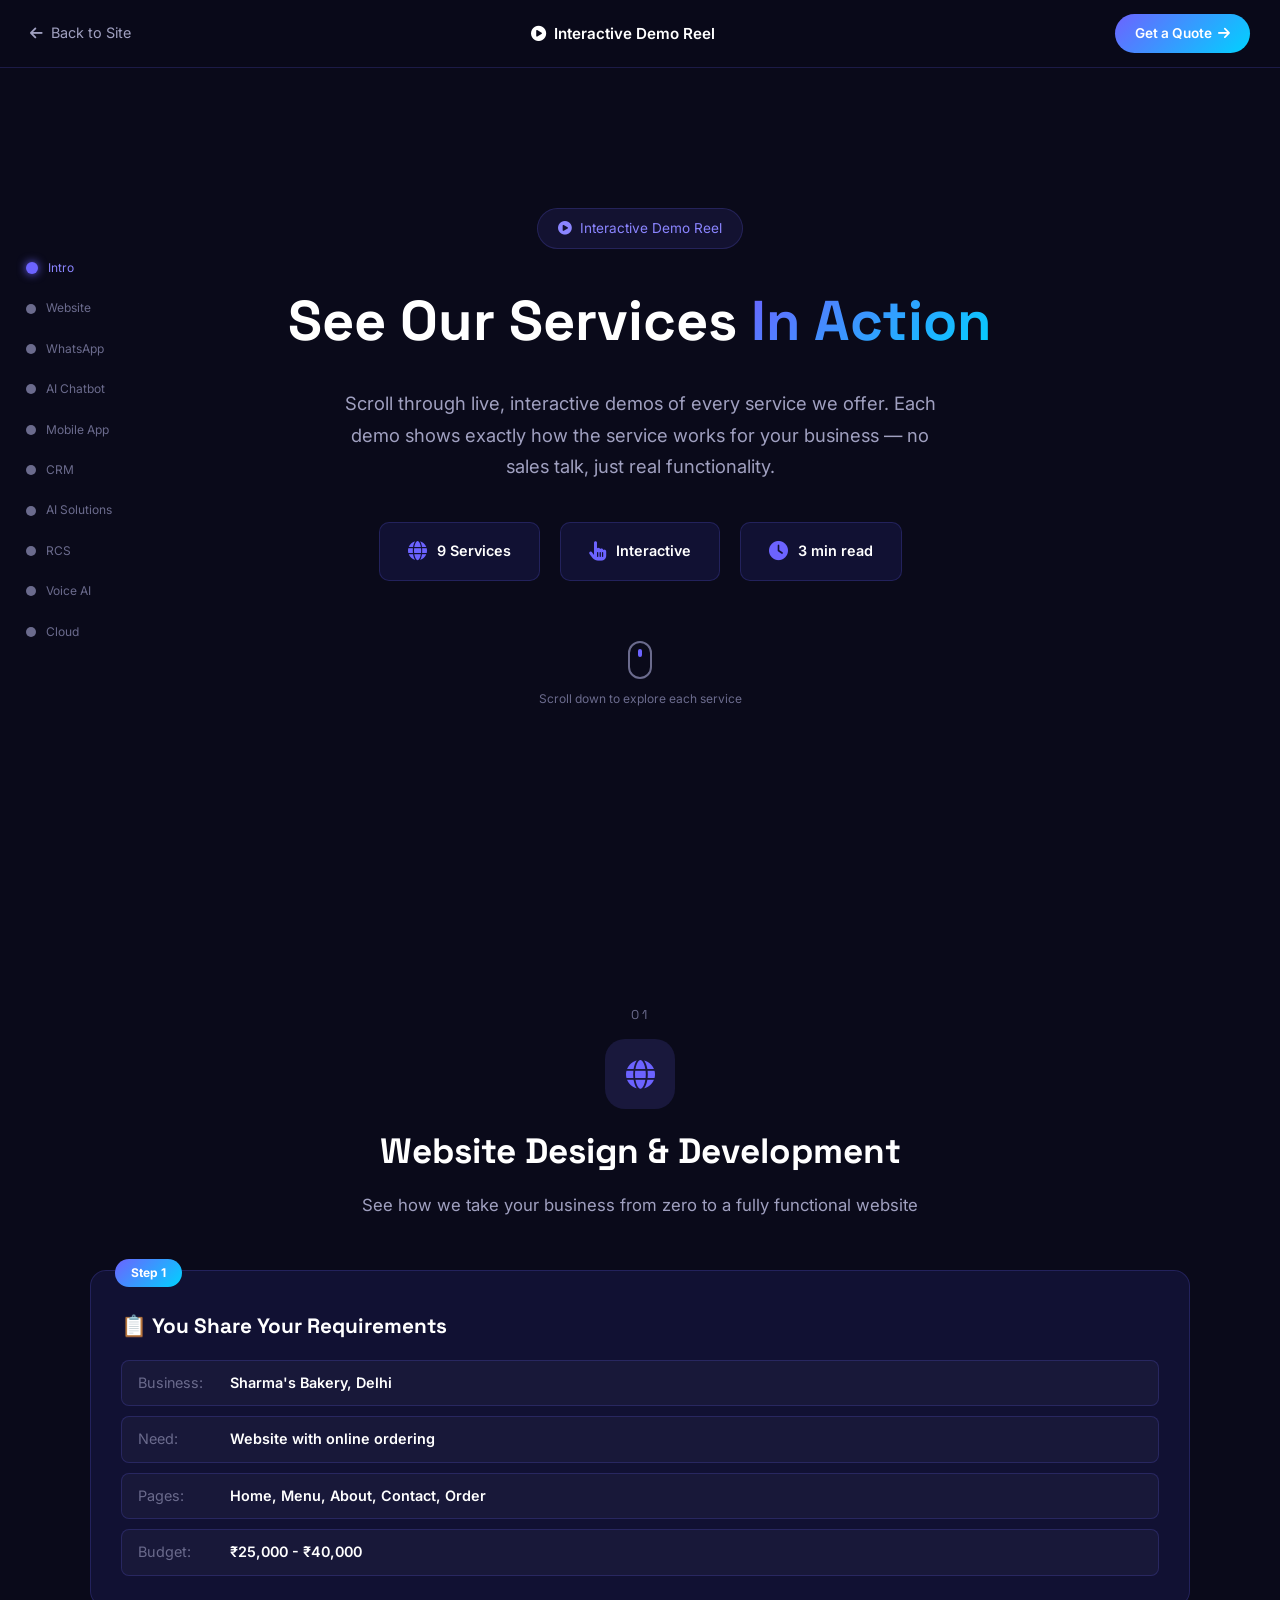
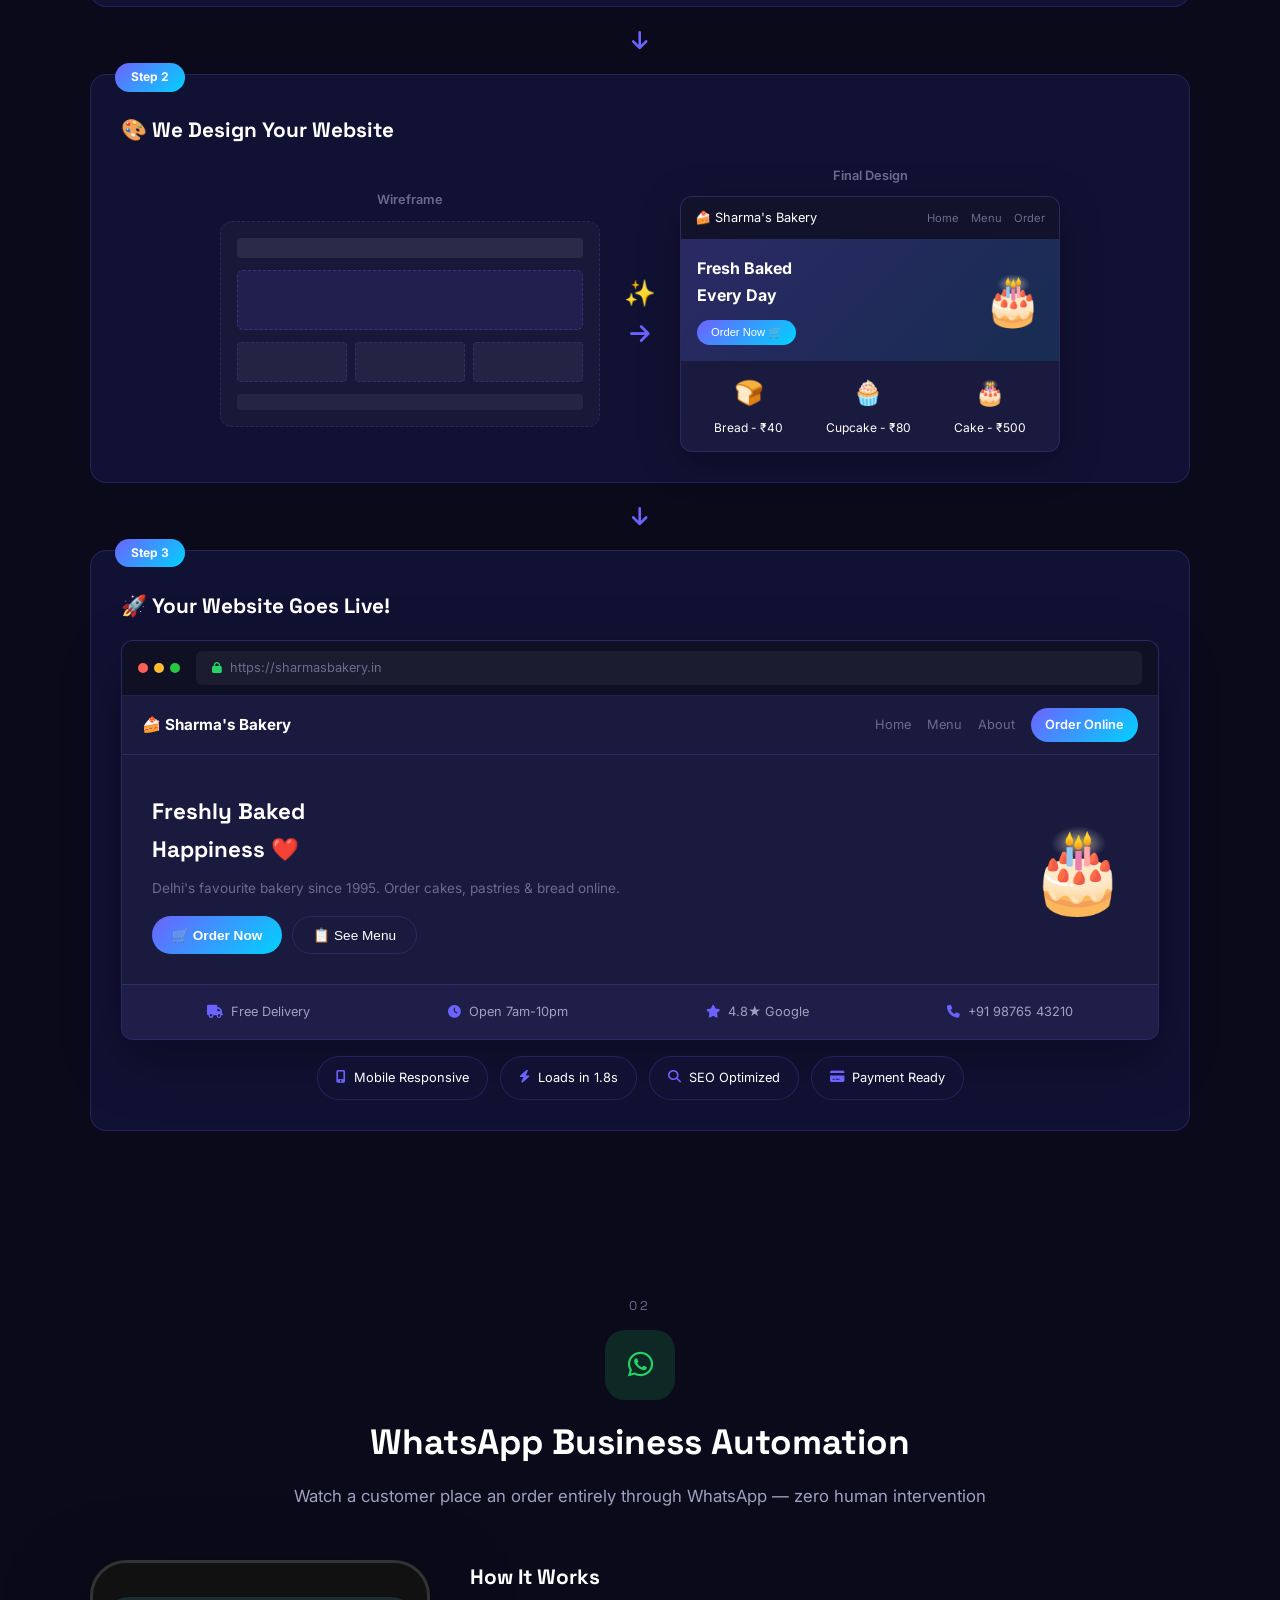
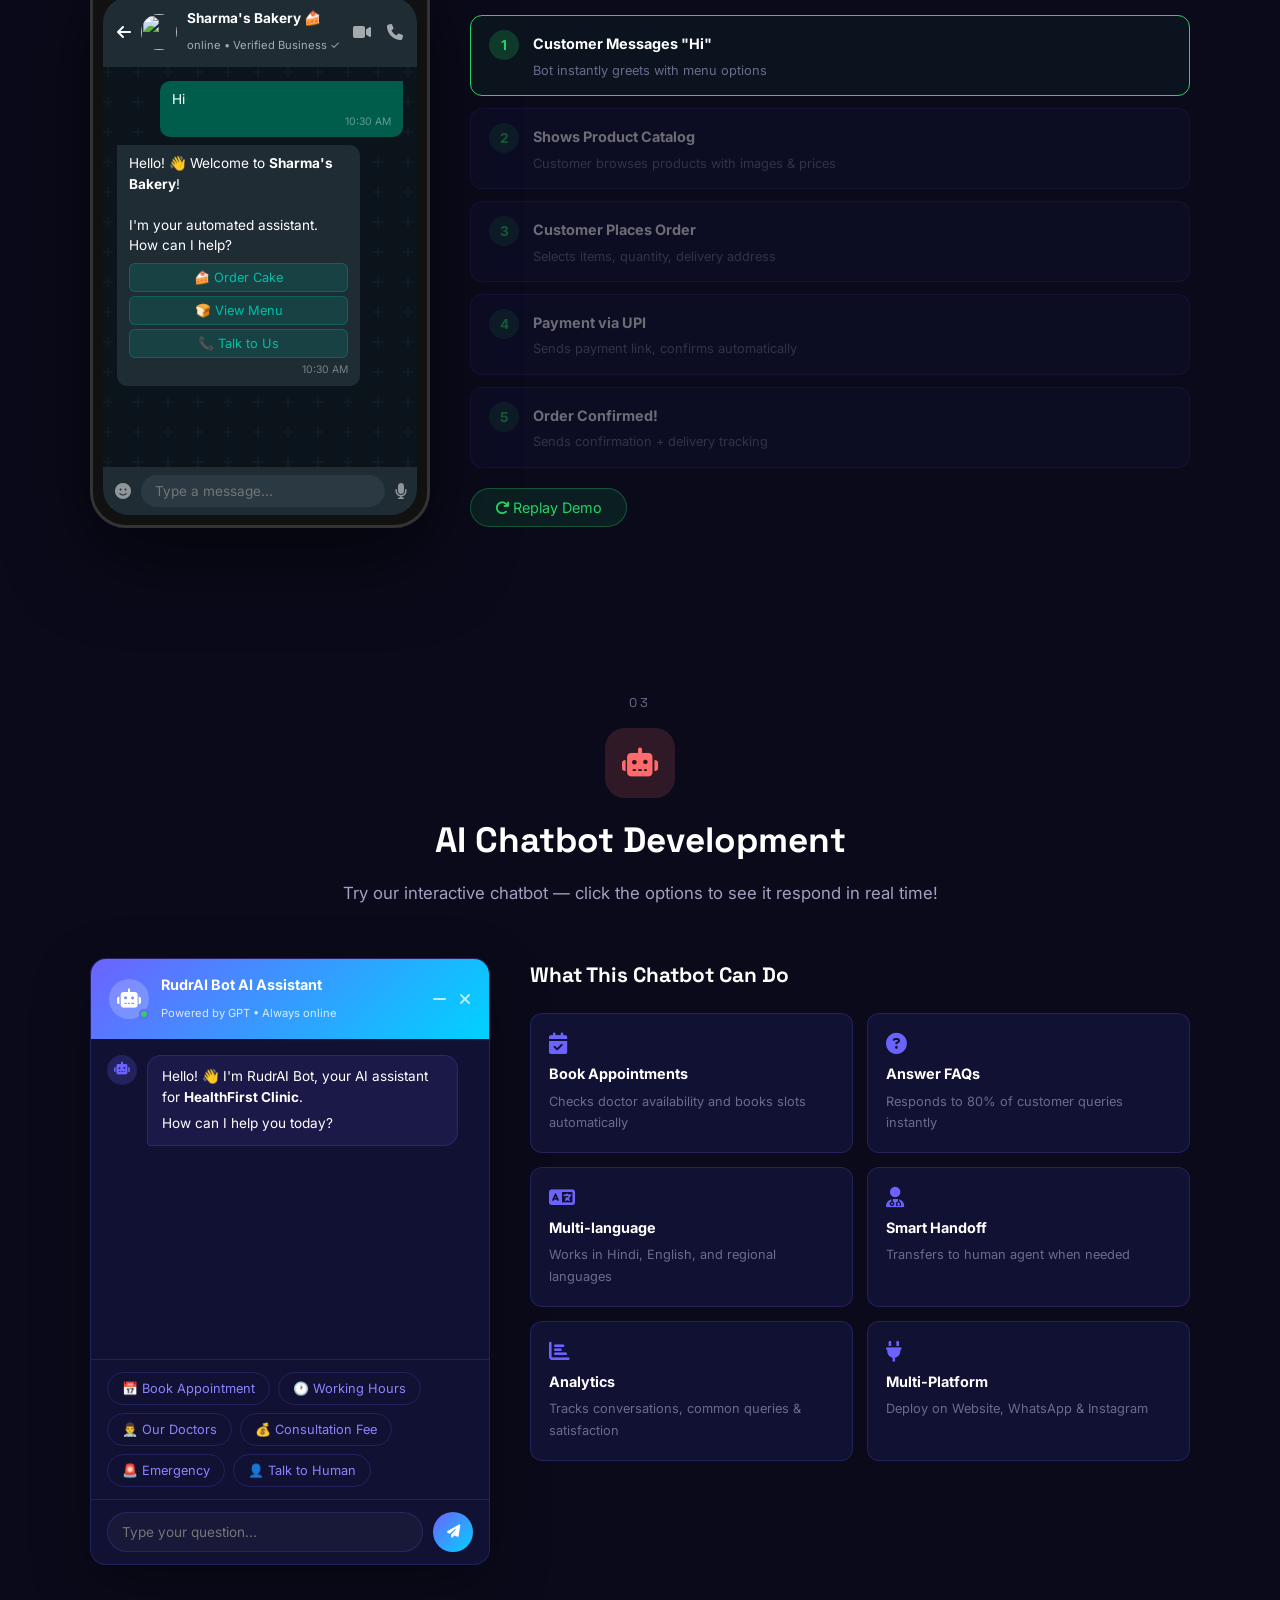
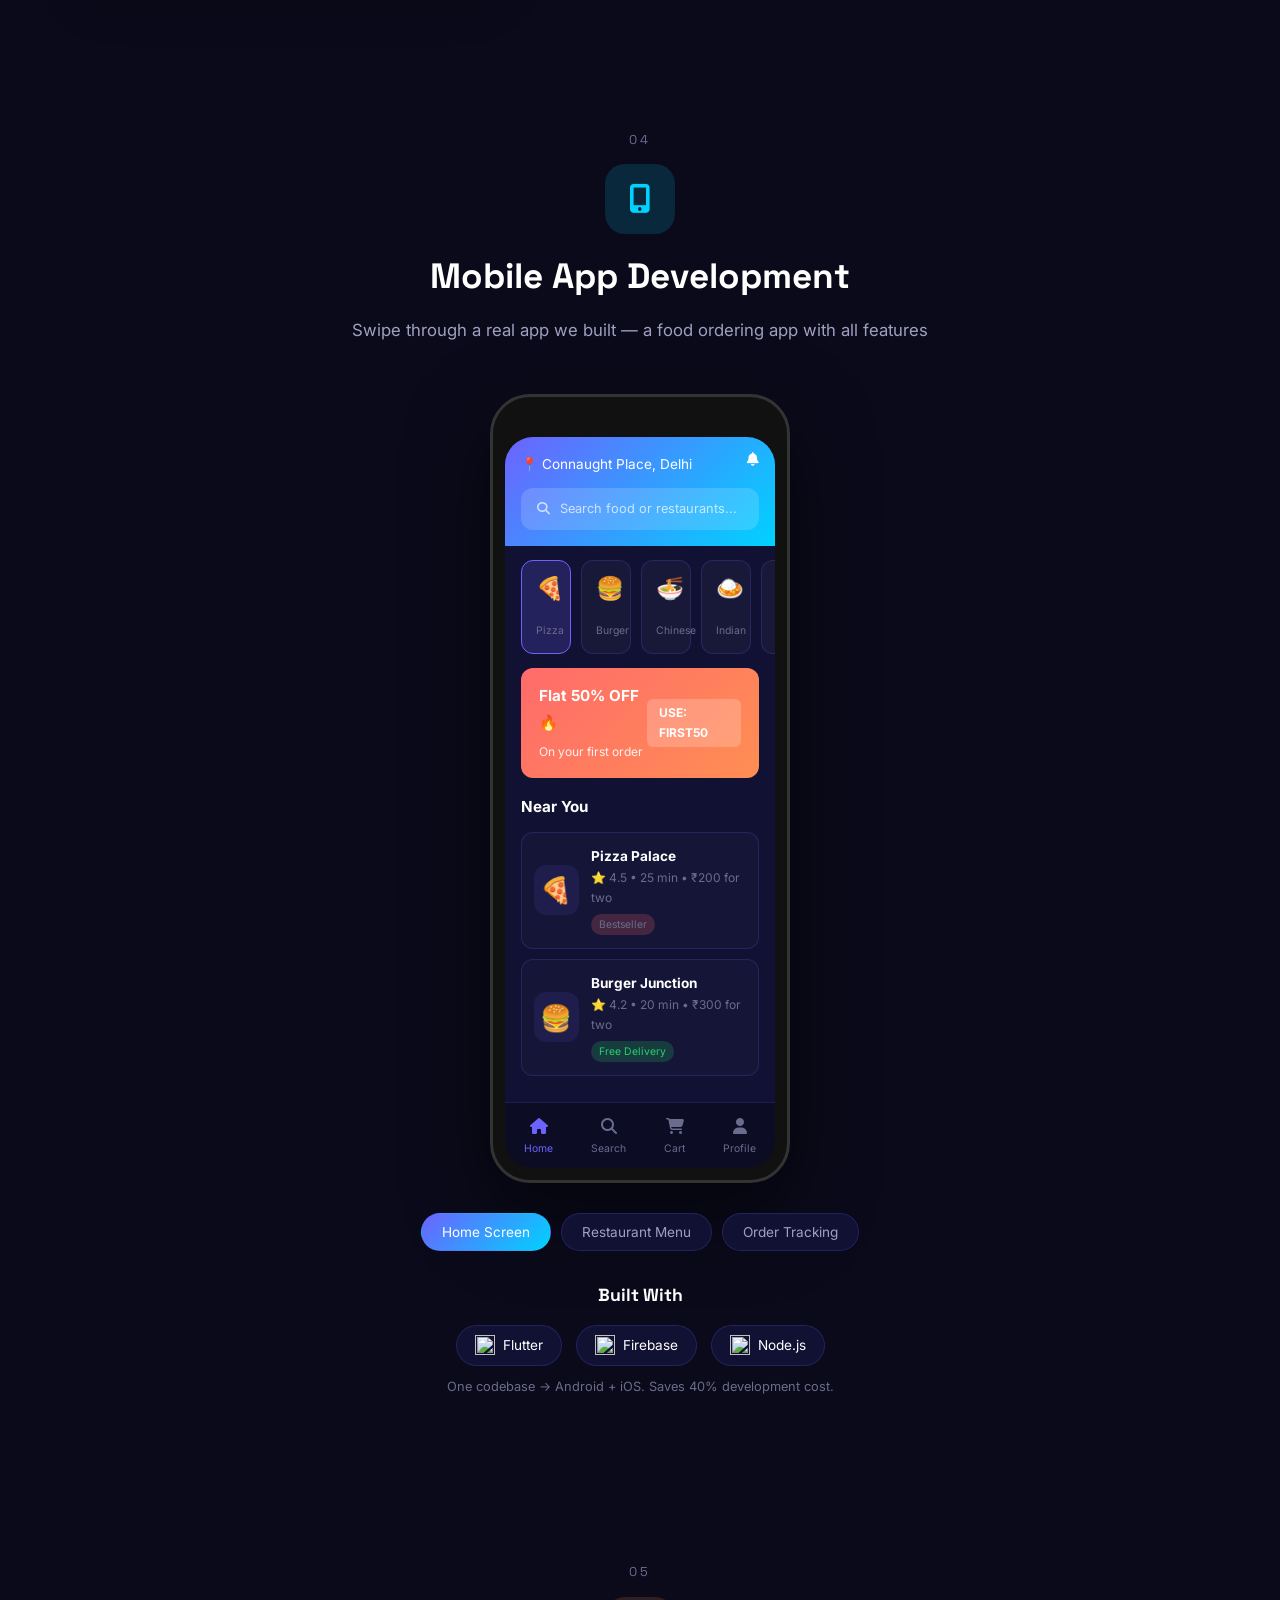
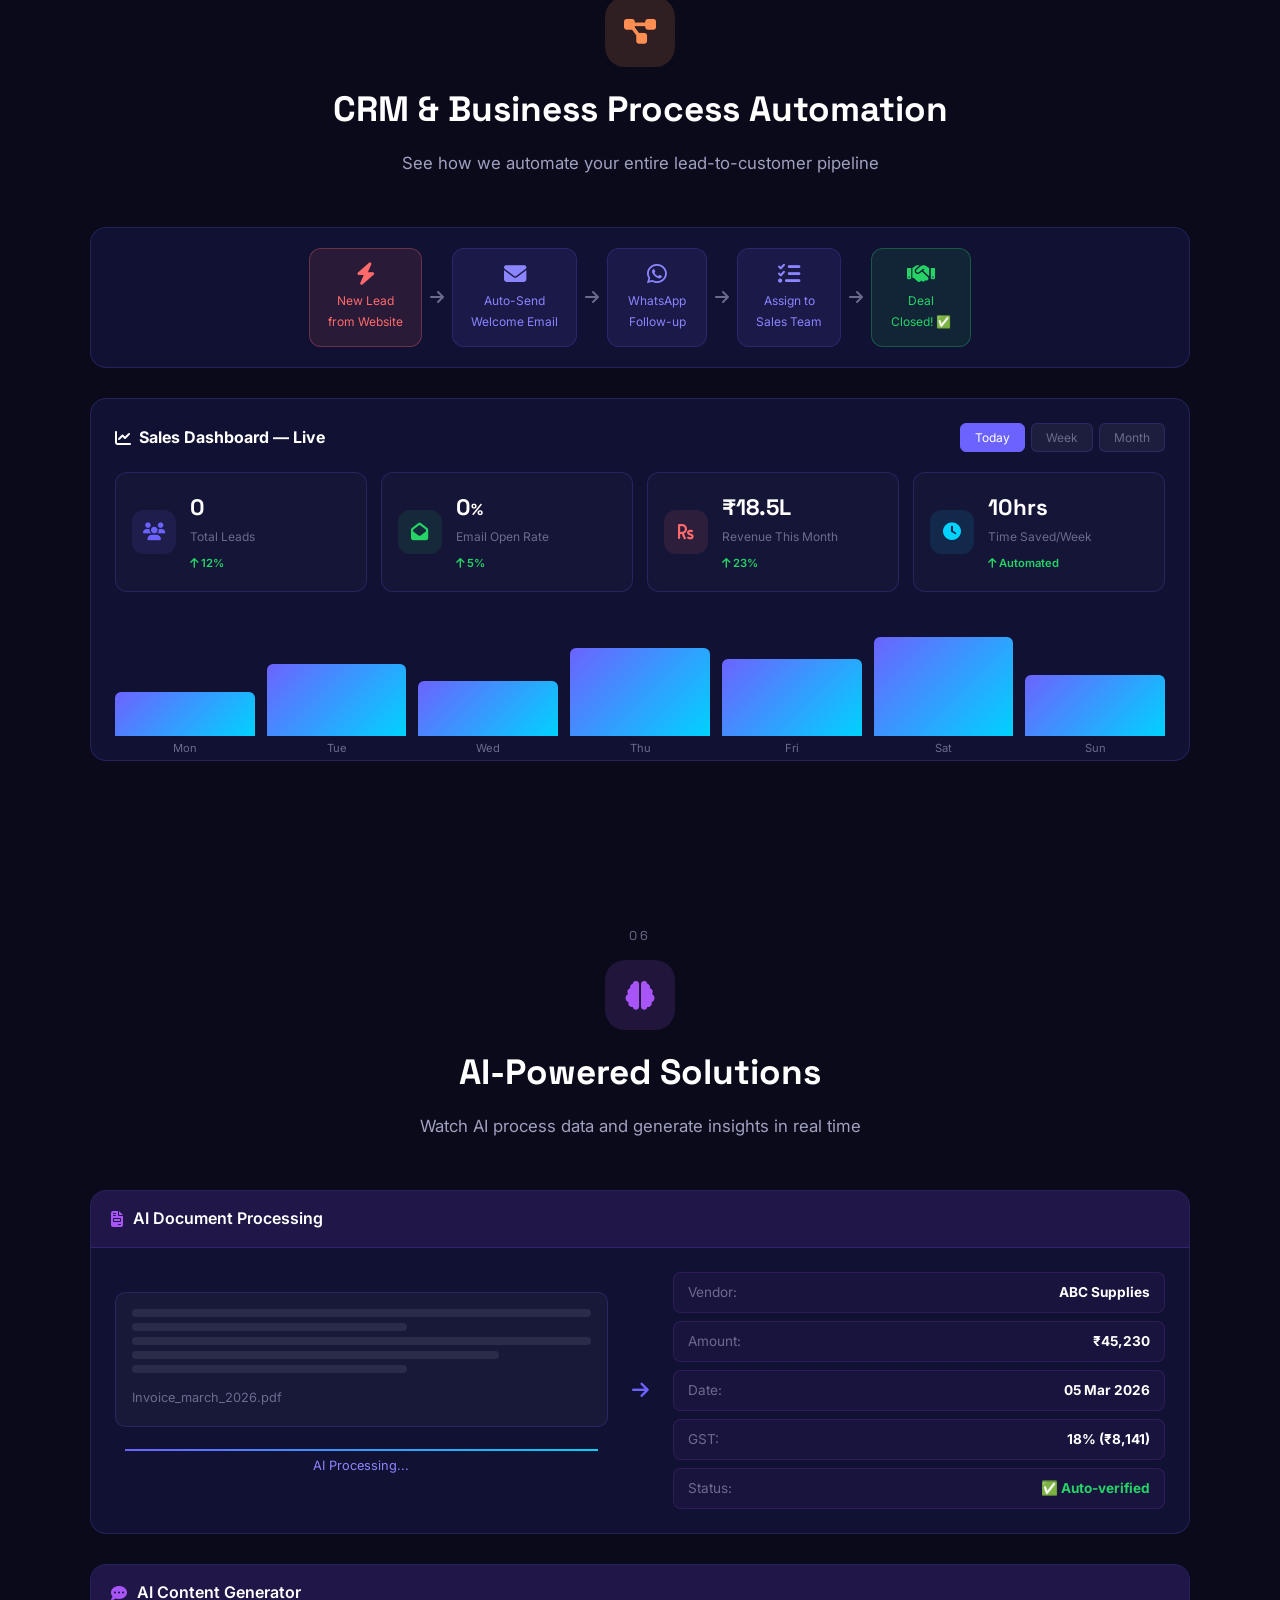
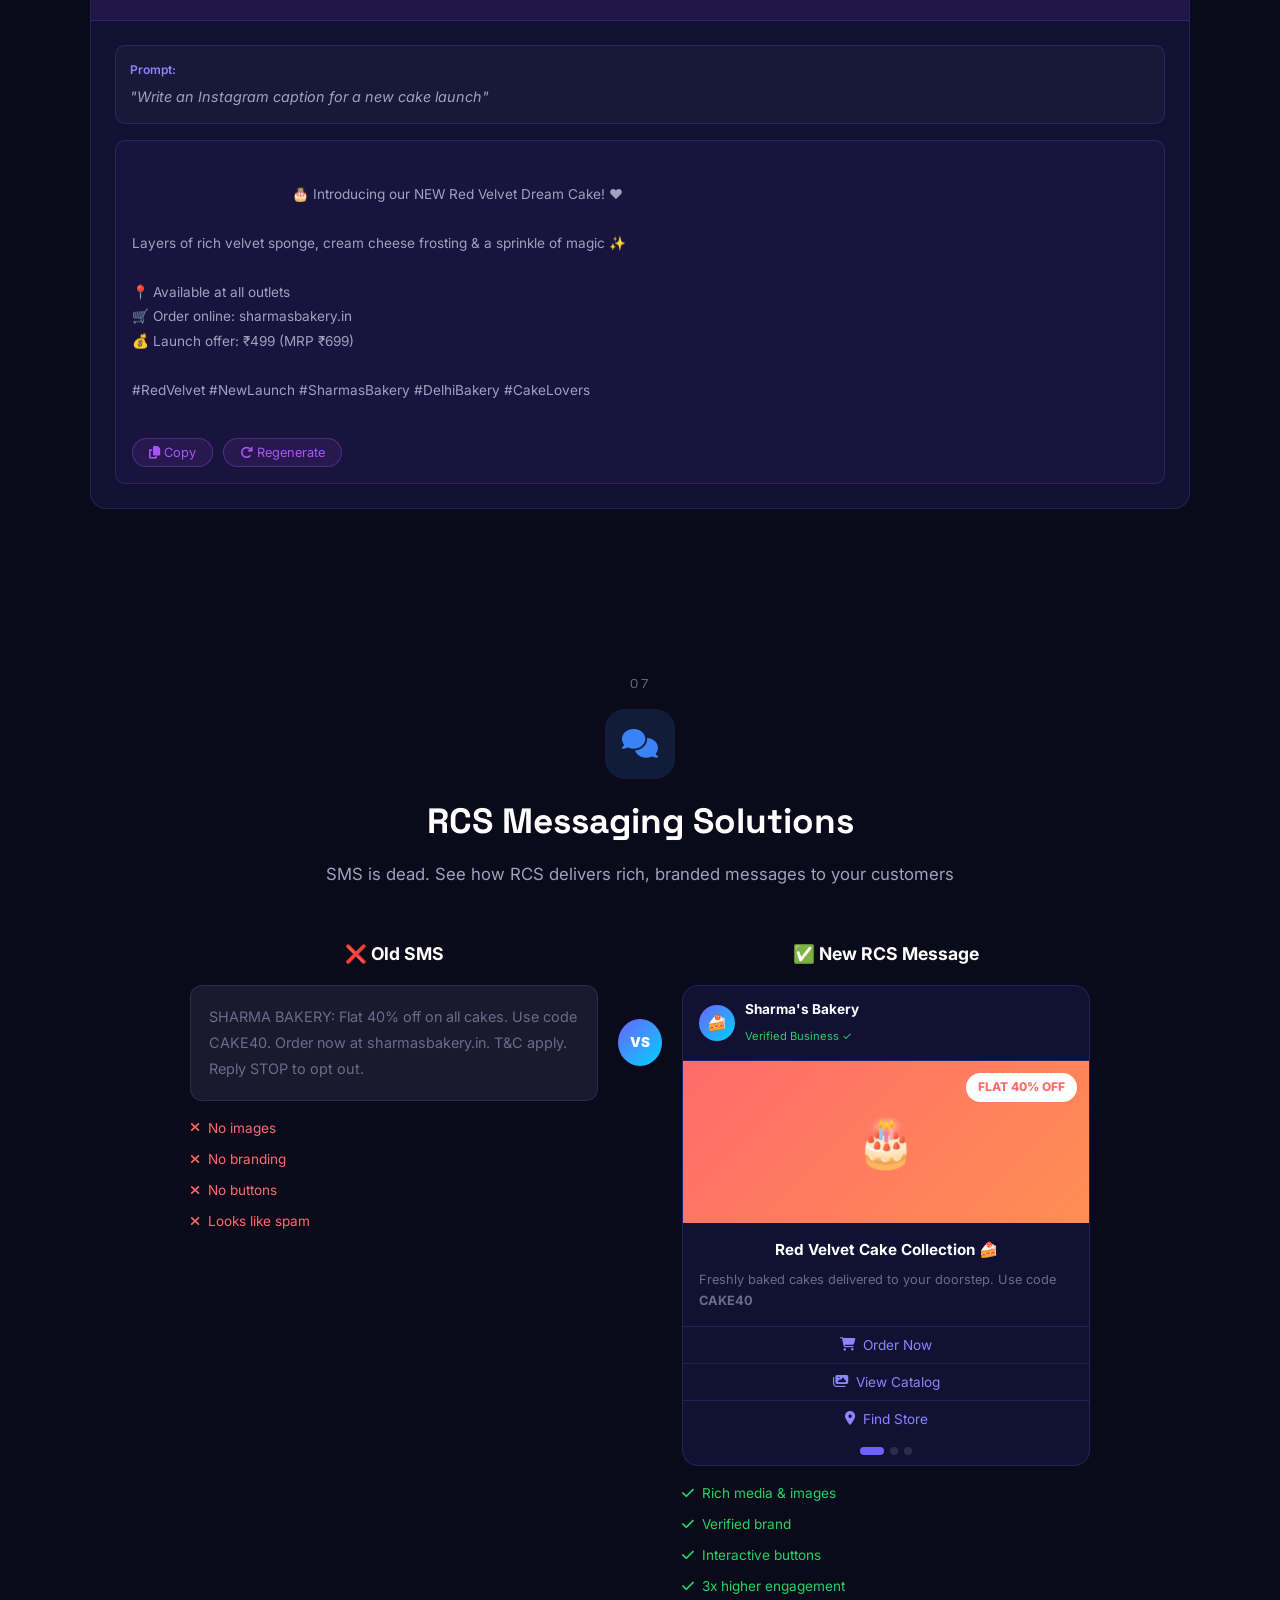
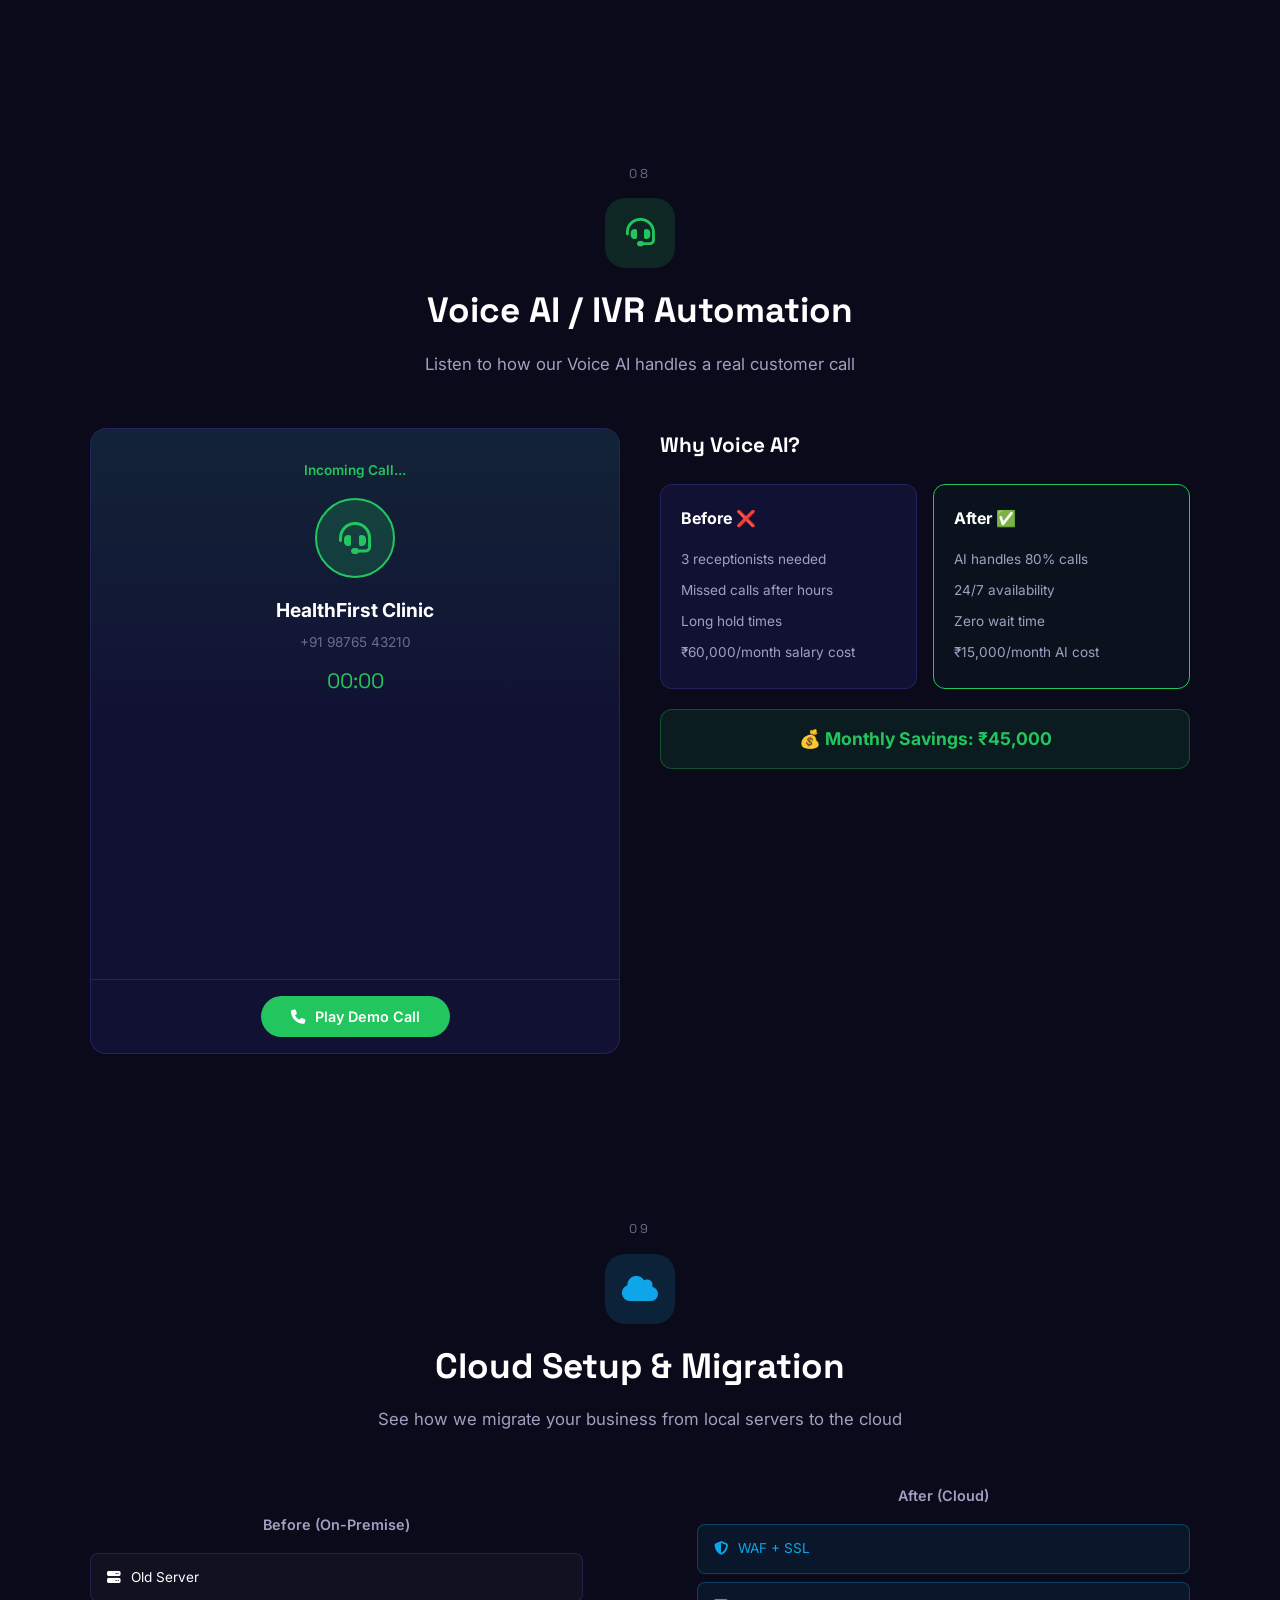
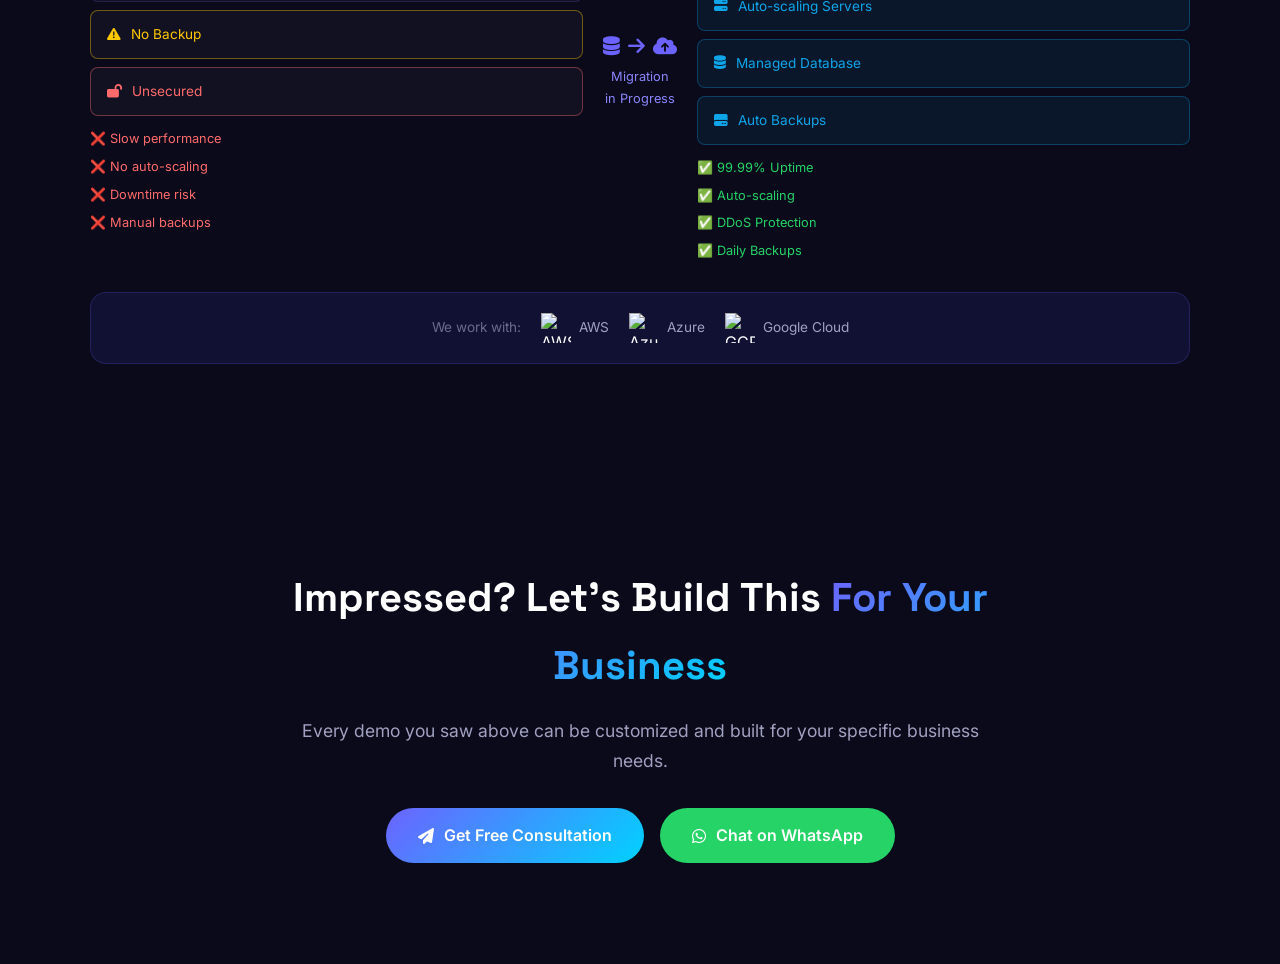
==== commit a9057259: "Rebrand: DigiCraft → RudrAI" ====
--- a/demo-reel.html
+++ b/demo-reel.html
@@ -3,7 +3,7 @@
 <head>
     <meta charset="UTF-8">
     <meta name="viewport" content="width=device-width, initial-scale=1.0">
-    <title>DigiCraft Solutions — Live Service Demos</title>
+    <title>RudrAI Solutions — Live Service Demos</title>
     <link href="https://fonts.googleapis.com/css2?family=Inter:wght@300;400;500;600;700;800;900&family=Space+Grotesk:wght@400;500;600;700&display=swap" rel="stylesheet">
     <link rel="stylesheet" href="https://cdnjs.cloudflare.com/ajax/libs/font-awesome/6.5.1/css/all.min.css">
     <link rel="stylesheet" href="css/demo-reel.css">
@@ -327,7 +327,7 @@
                         <div class="cb-header">
                             <div class="cb-avatar"><i class="fas fa-robot"></i><span class="cb-online"></span></div>
                             <div>
-                                <strong>DigiBot AI Assistant</strong>
+                                <strong>RudrAI Bot AI Assistant</strong>
                                 <small>Powered by GPT • Always online</small>
                             </div>
                             <div class="cb-actions">
@@ -339,7 +339,7 @@
                             <div class="cb-msg bot fade-in">
                                 <div class="cb-bot-icon"><i class="fas fa-robot"></i></div>
                                 <div class="cb-bubble">
-                                    <p>Hello! 👋 I'm DigiBot, your AI assistant for <strong>HealthFirst Clinic</strong>.</p>
+                                    <p>Hello! 👋 I'm RudrAI Bot, your AI assistant for <strong>HealthFirst Clinic</strong>.</p>
                                     <p>How can I help you today?</p>
                                 </div>
                             </div>
@@ -941,3 +941,4 @@
     <script src="js/demo-reel.js"></script>
 </body>
 </html>
+
--- a/css/demo-reel.css
+++ b/css/demo-reel.css
@@ -1,5 +1,5 @@
 /* ============================================
-   DigiCraft — Demo Reel Styles
+   RudrAI — Demo Reel Styles
    ============================================ */
 
 :root {
@@ -580,3 +580,4 @@
     .demo-final-content h2 { font-size: 1.8rem; }
     .demo-final-btns { flex-direction: column; align-items: center; }
 }
+
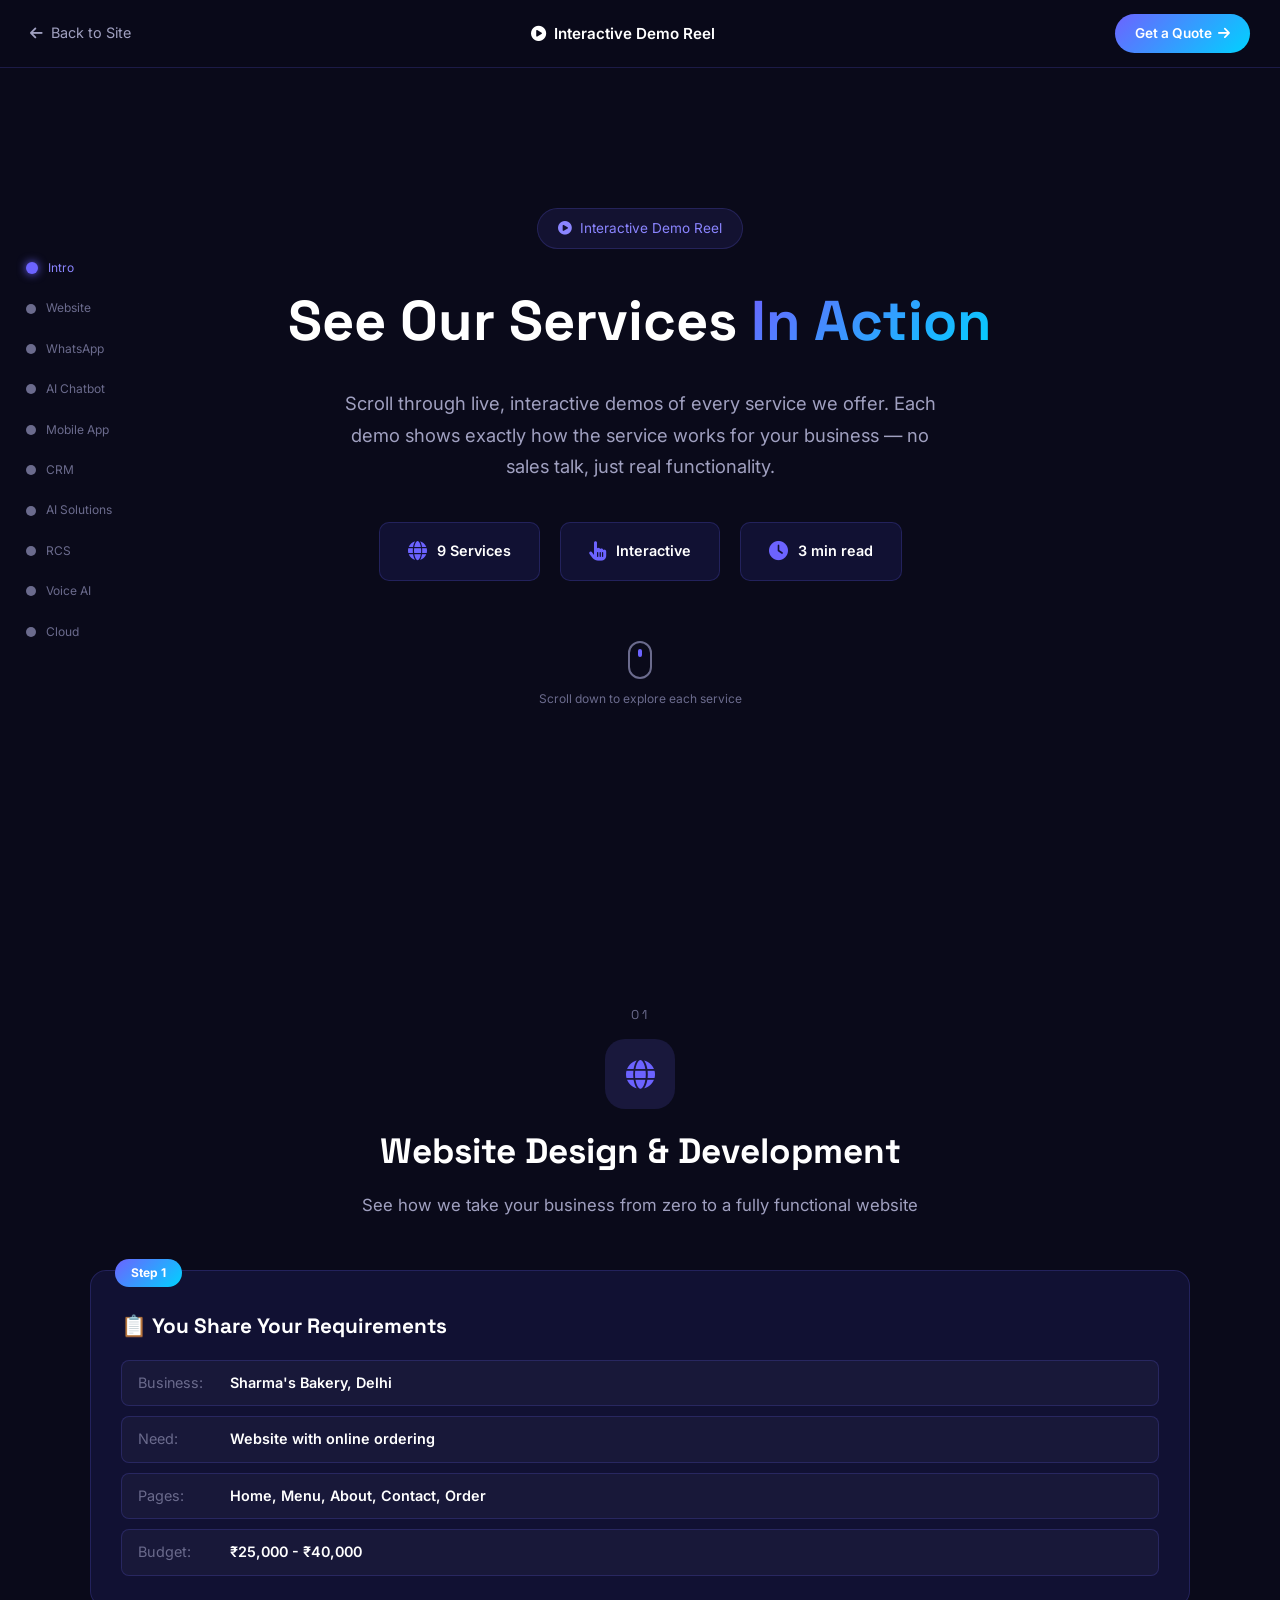
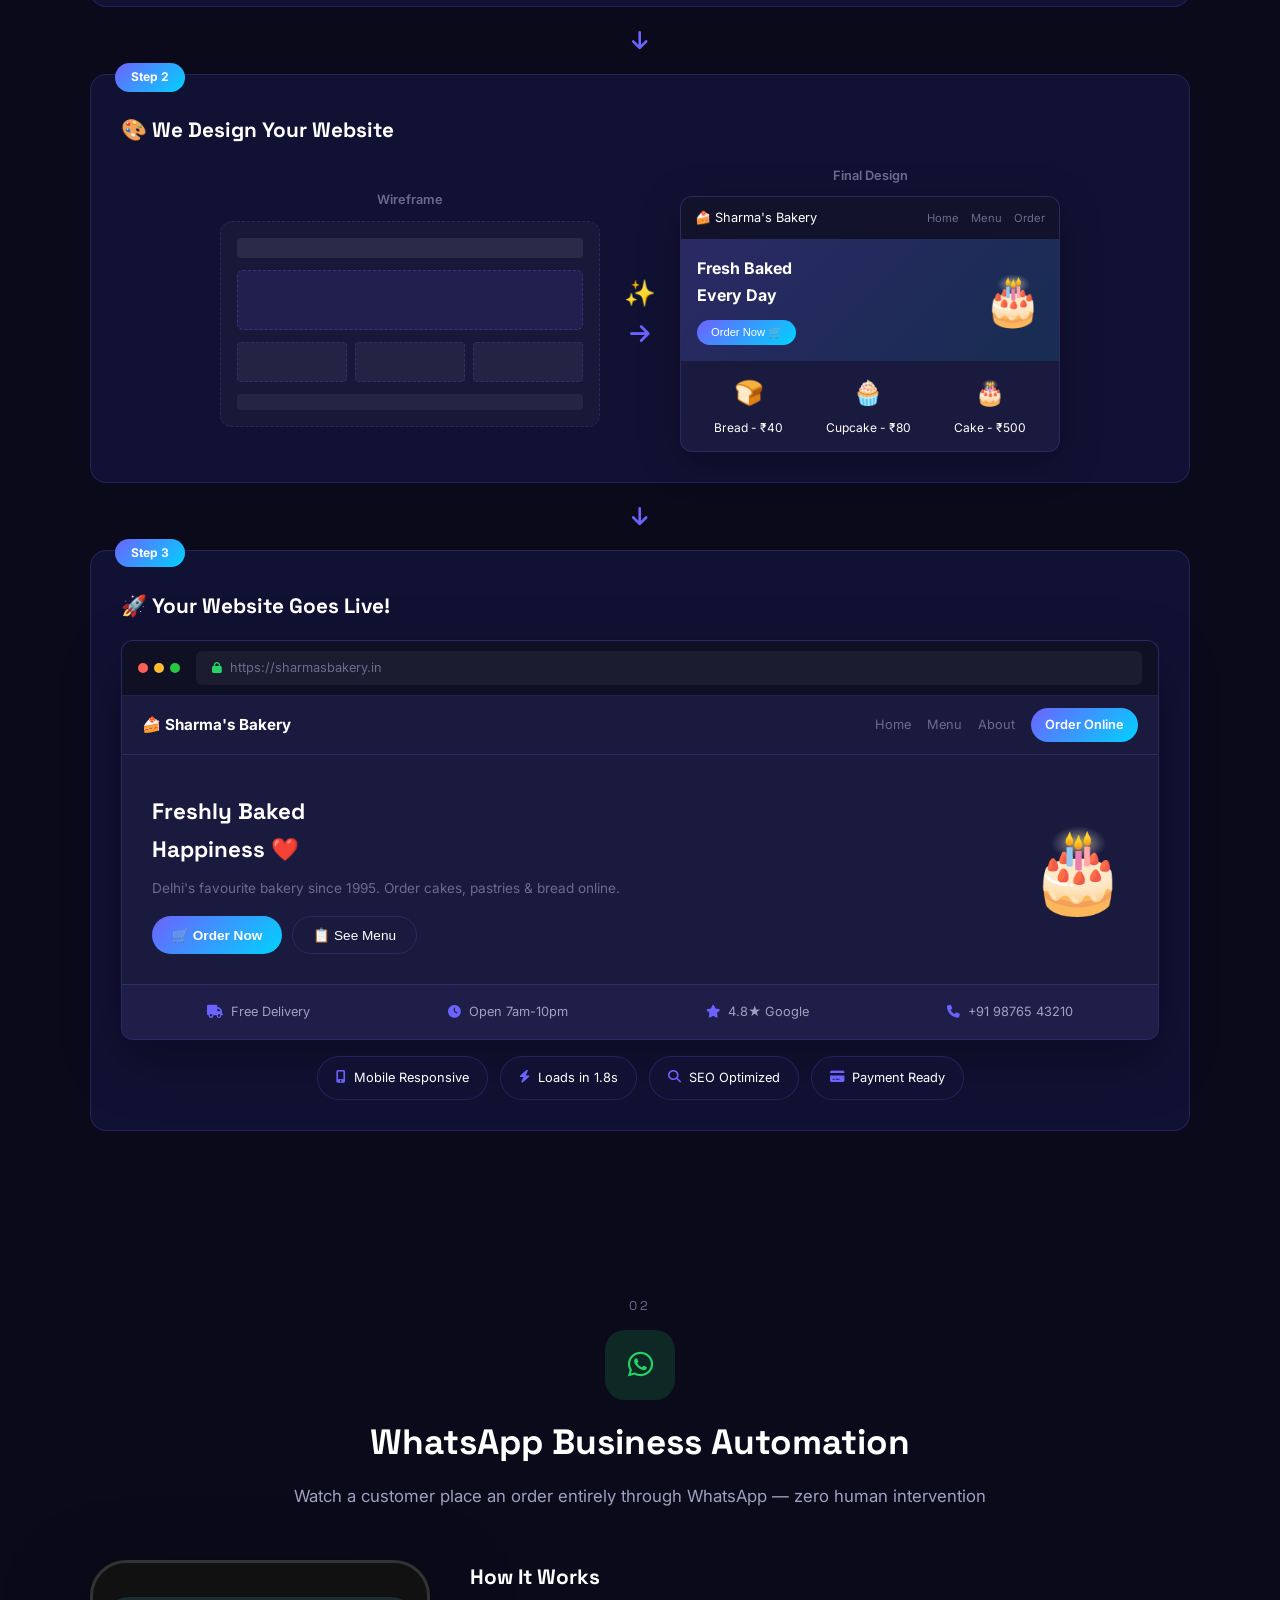
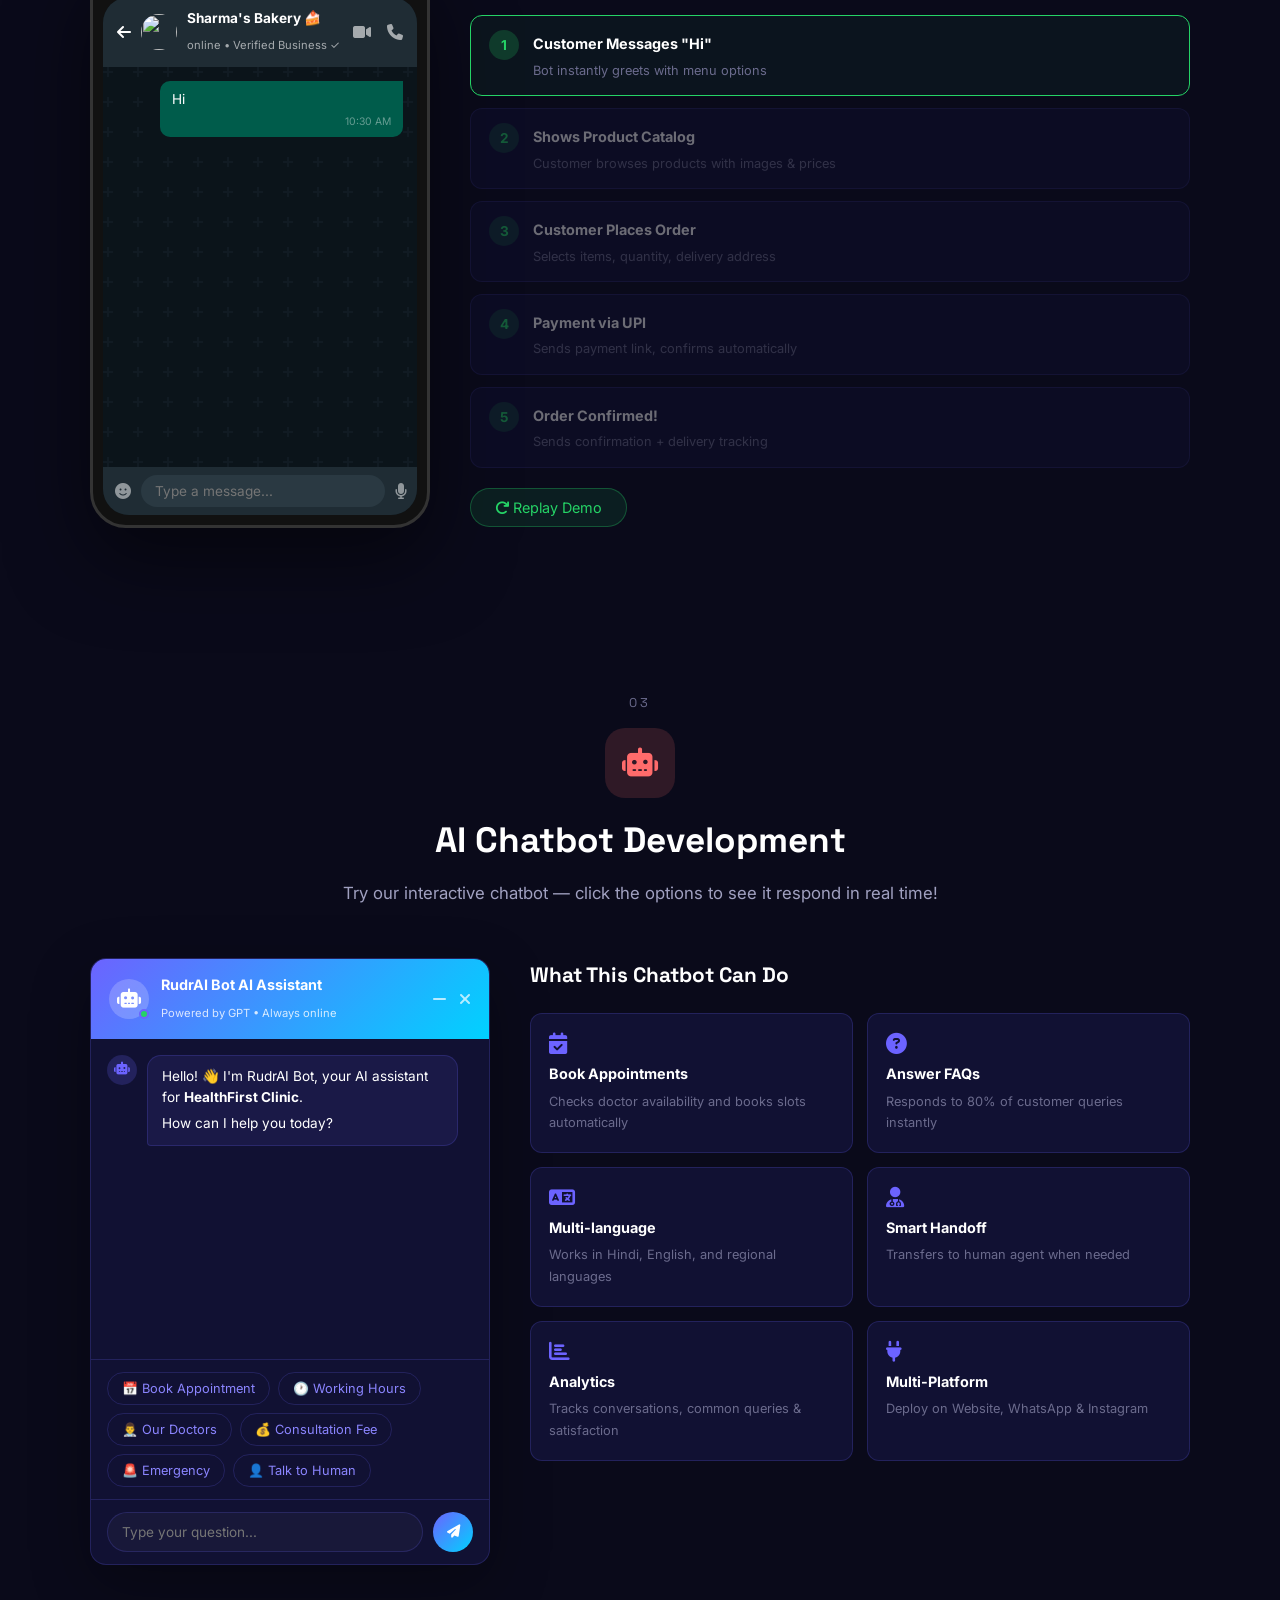
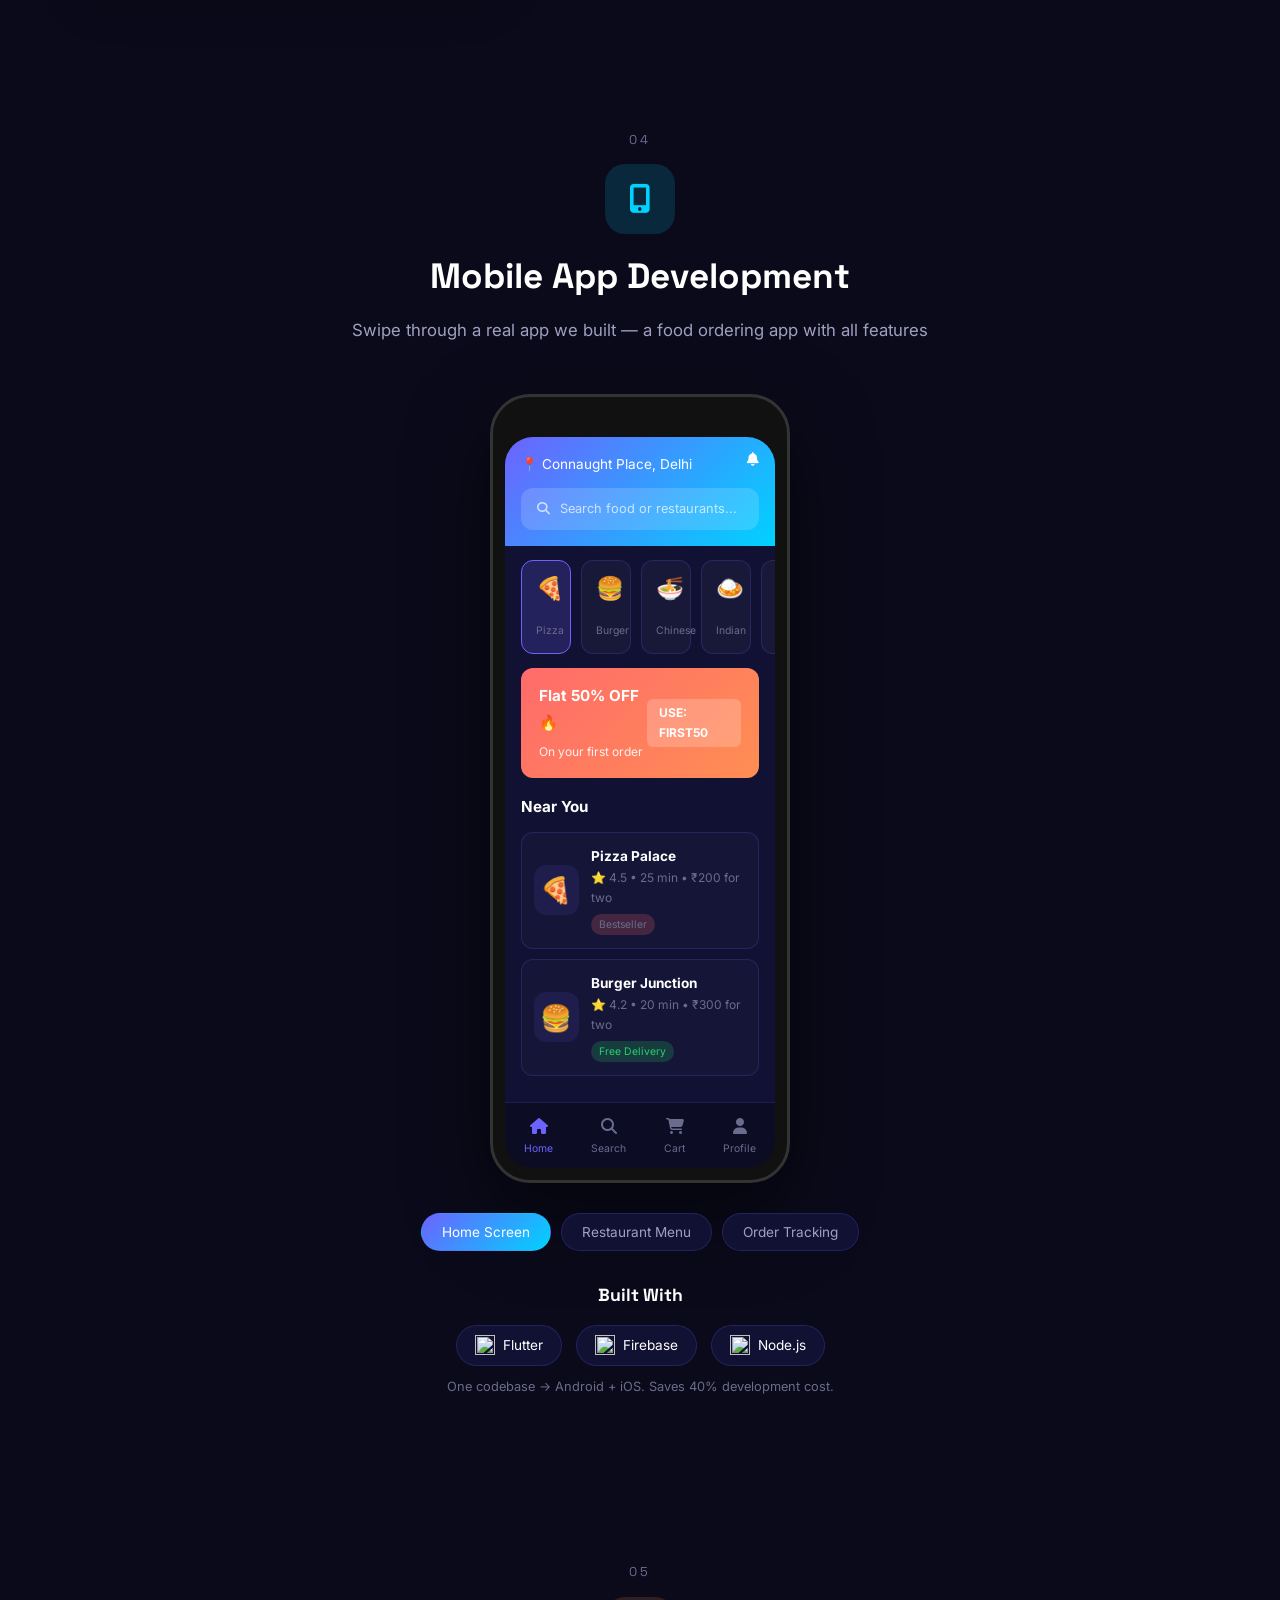
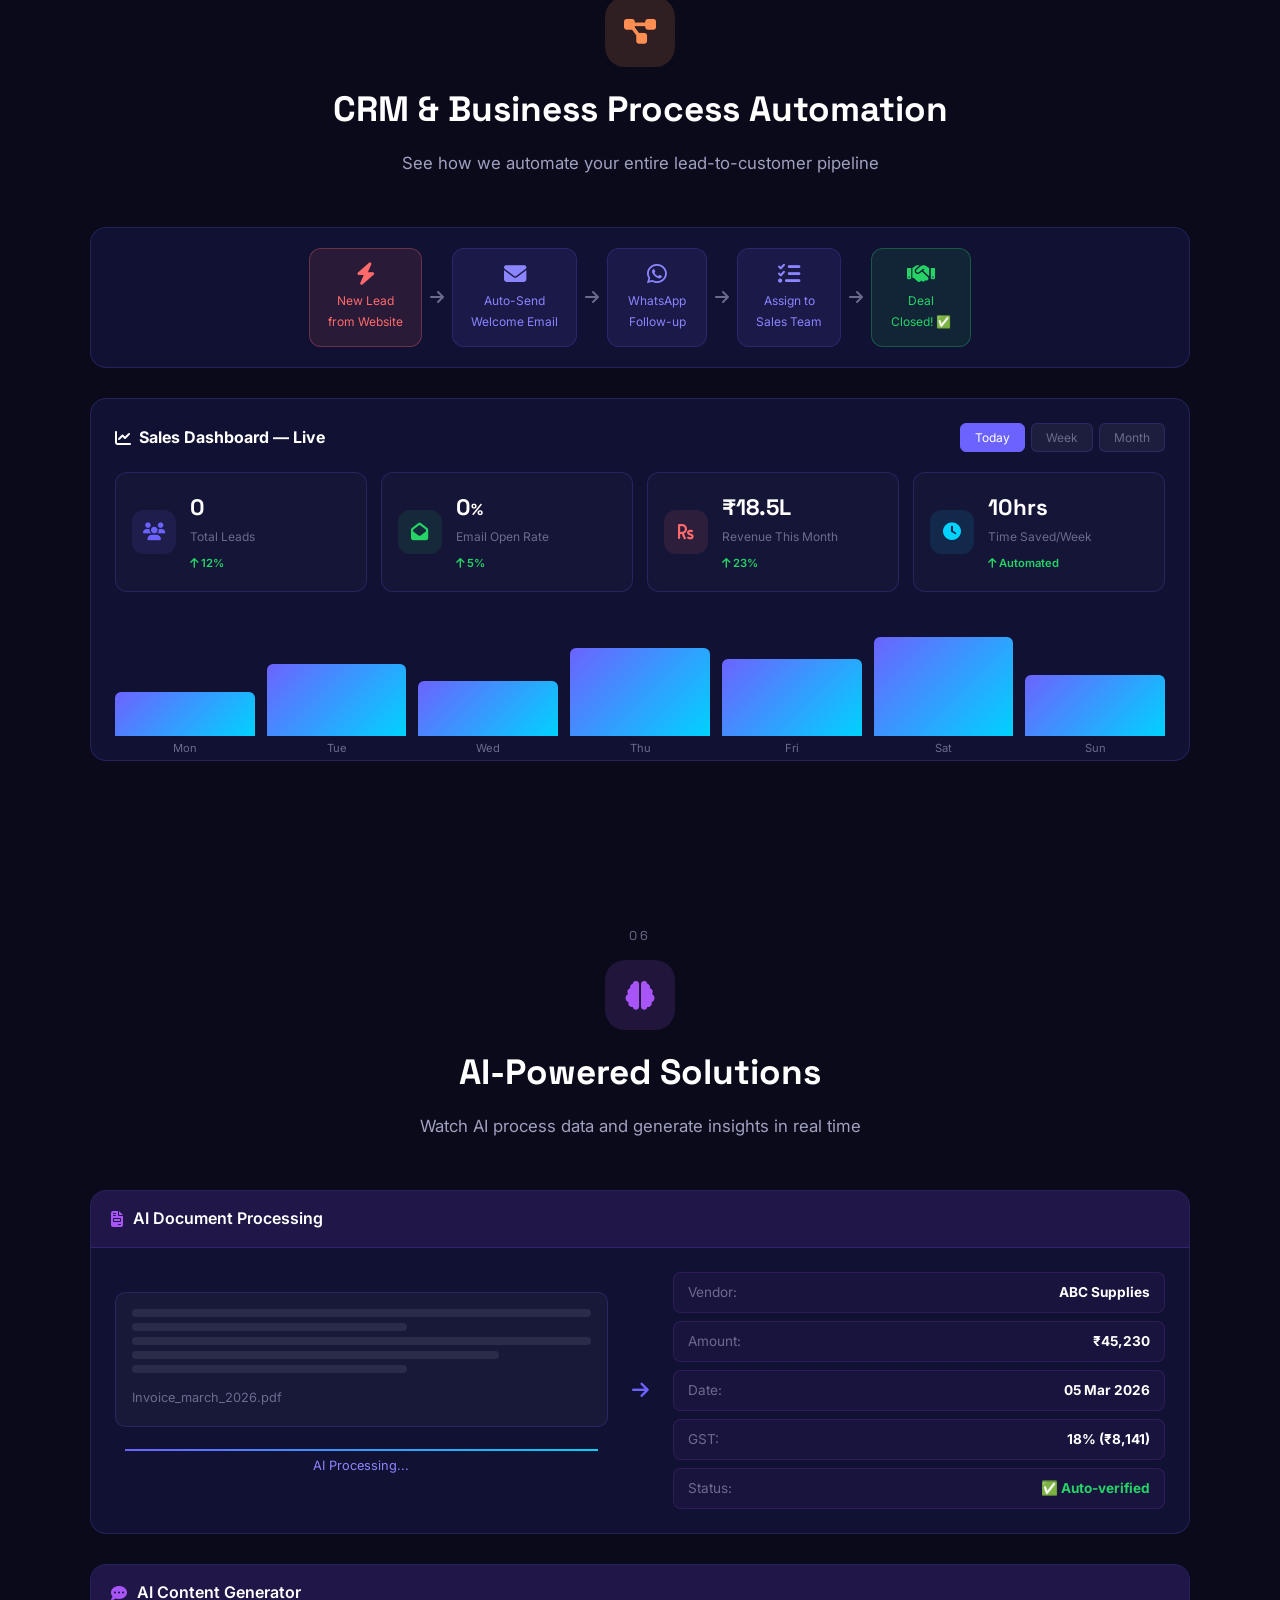
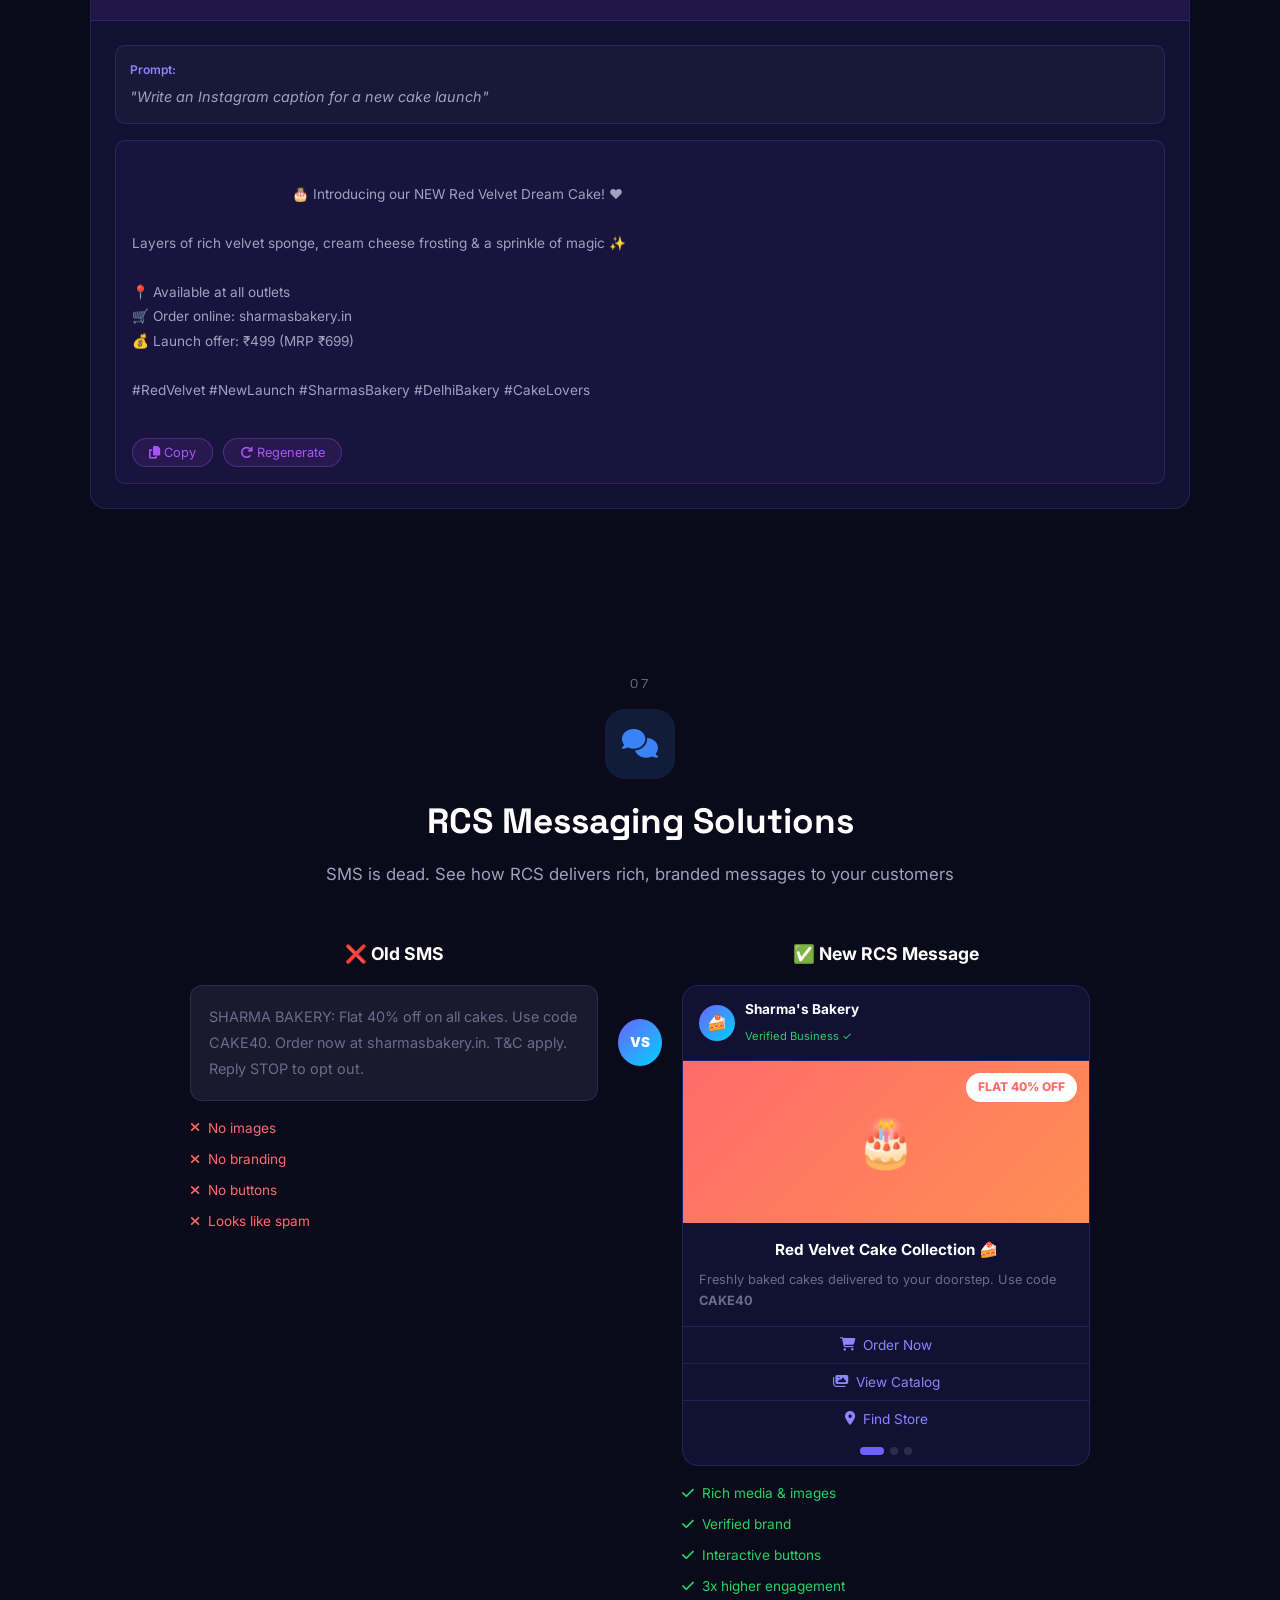
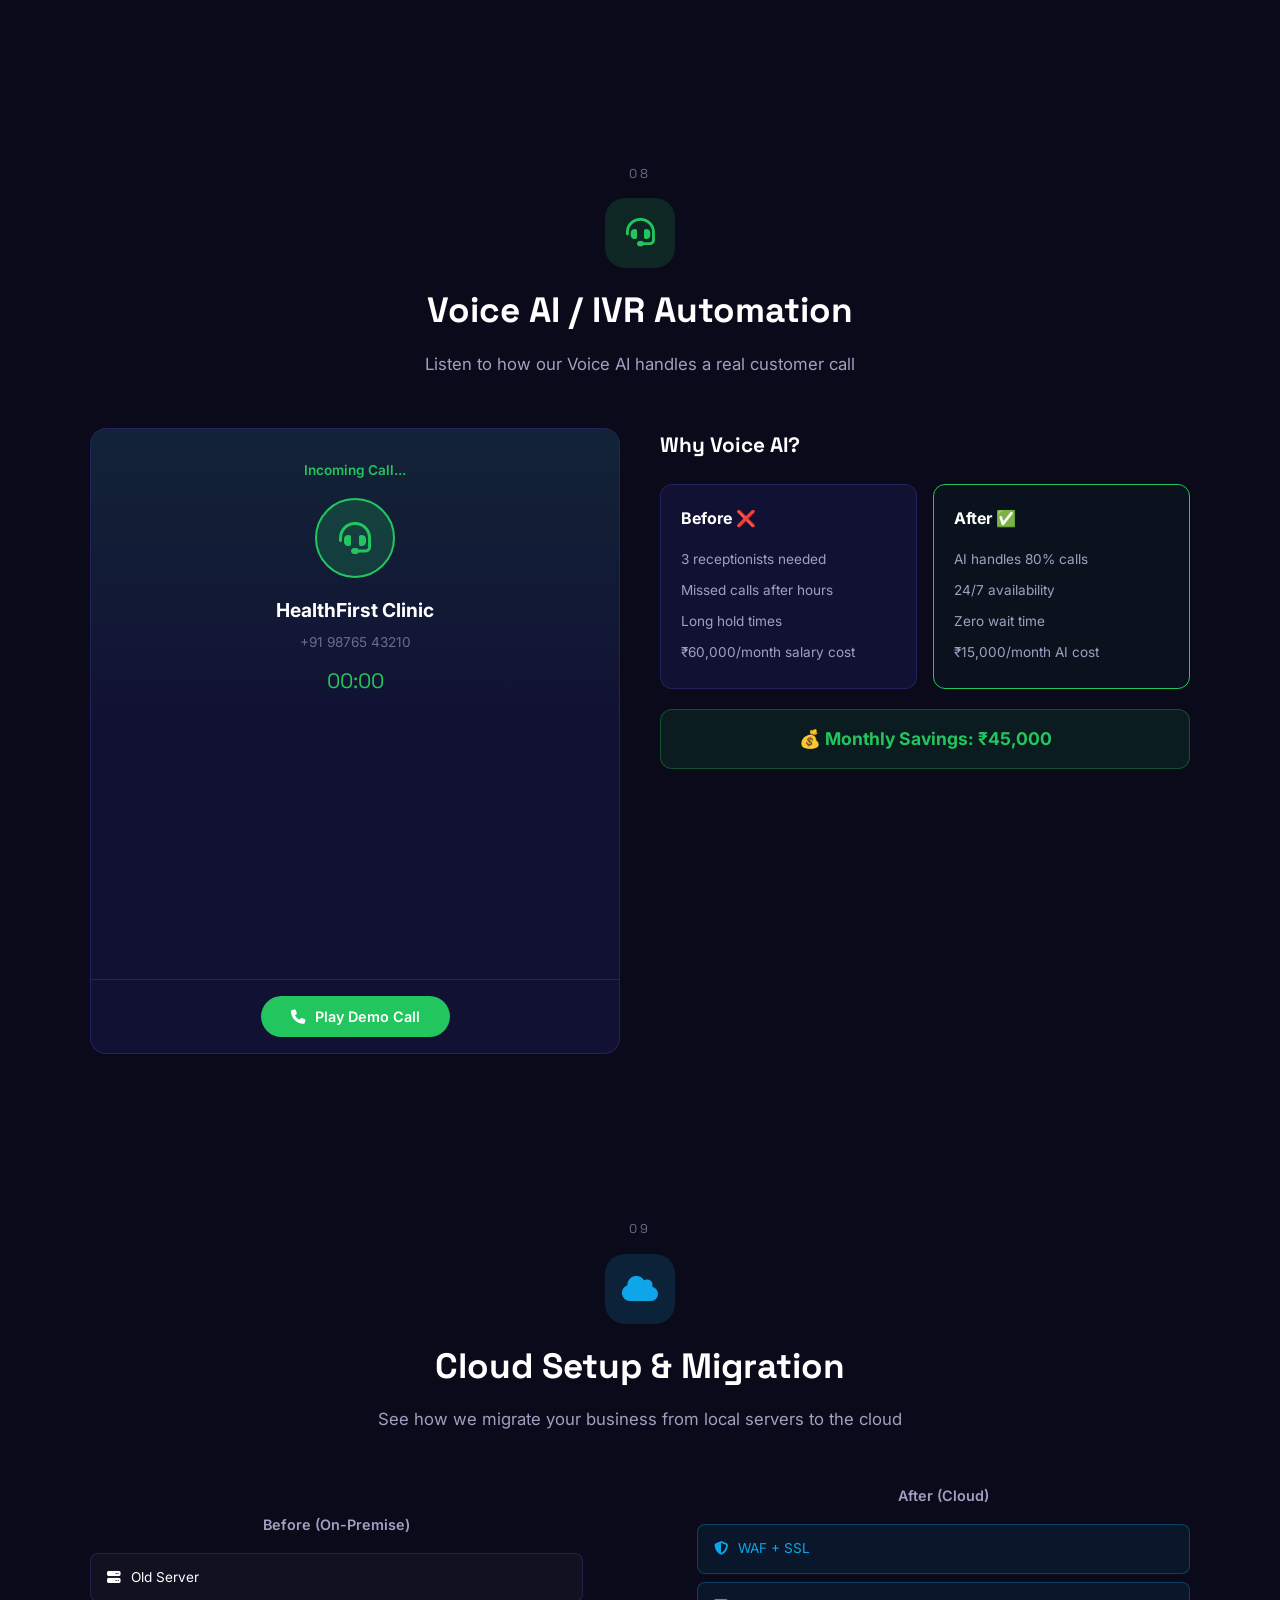
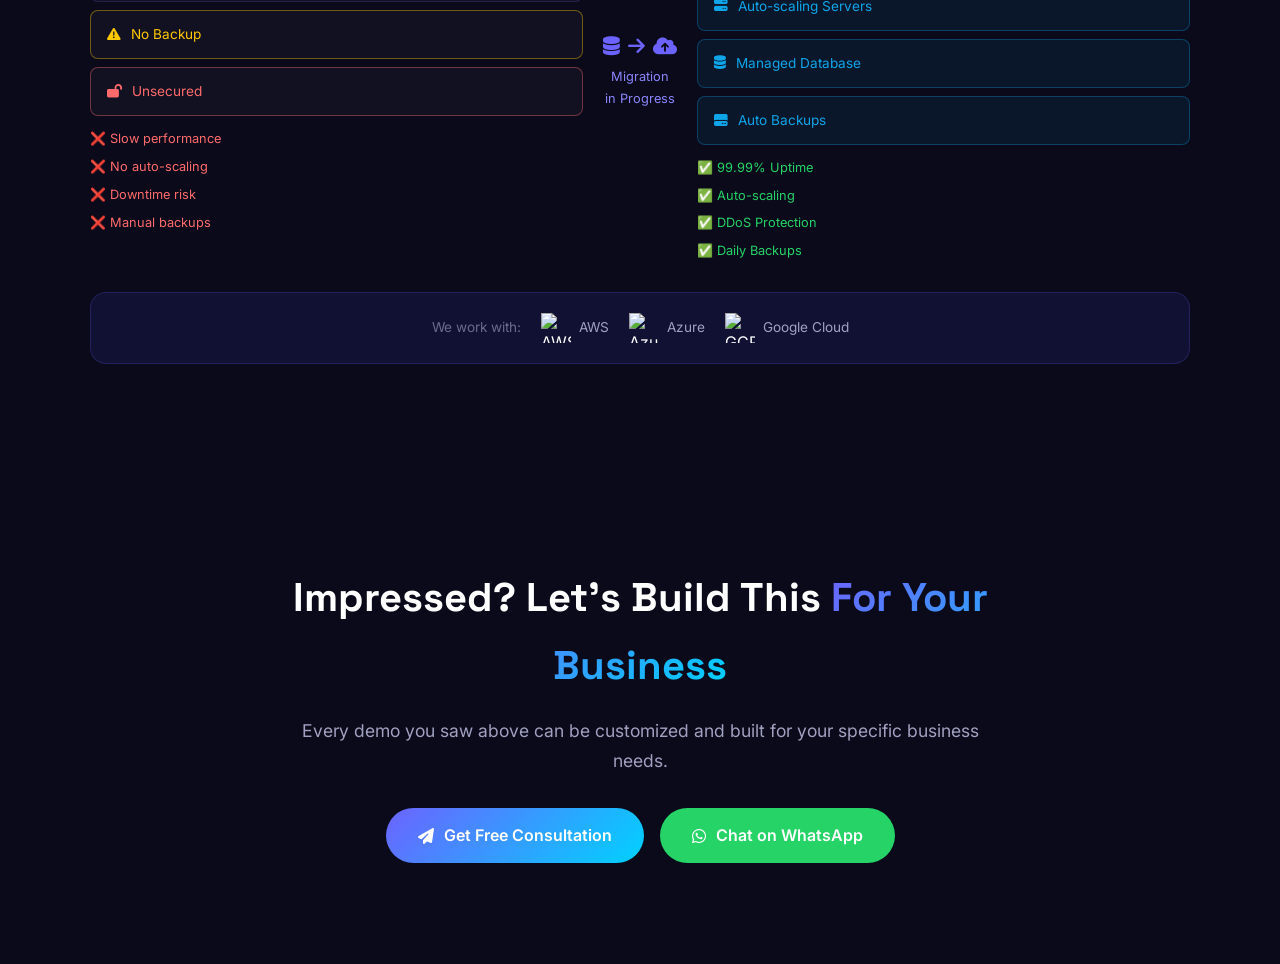
==== commit 47ba0088: "Add animated SVG logo with neural network design + favicon" ====
--- a/demo-reel.html
+++ b/demo-reel.html
@@ -7,6 +7,7 @@
     <link href="https://fonts.googleapis.com/css2?family=Inter:wght@300;400;500;600;700;800;900&family=Space+Grotesk:wght@400;500;600;700&display=swap" rel="stylesheet">
     <link rel="stylesheet" href="https://cdnjs.cloudflare.com/ajax/libs/font-awesome/6.5.1/css/all.min.css">
     <link rel="stylesheet" href="css/demo-reel.css">
+    <link rel="icon" type="image/svg+xml" href="img/favicon.svg">
 </head>
 <body>
     <!-- Top Bar -->
@@ -942,3 +943,4 @@
 </body>
 </html>
 
+
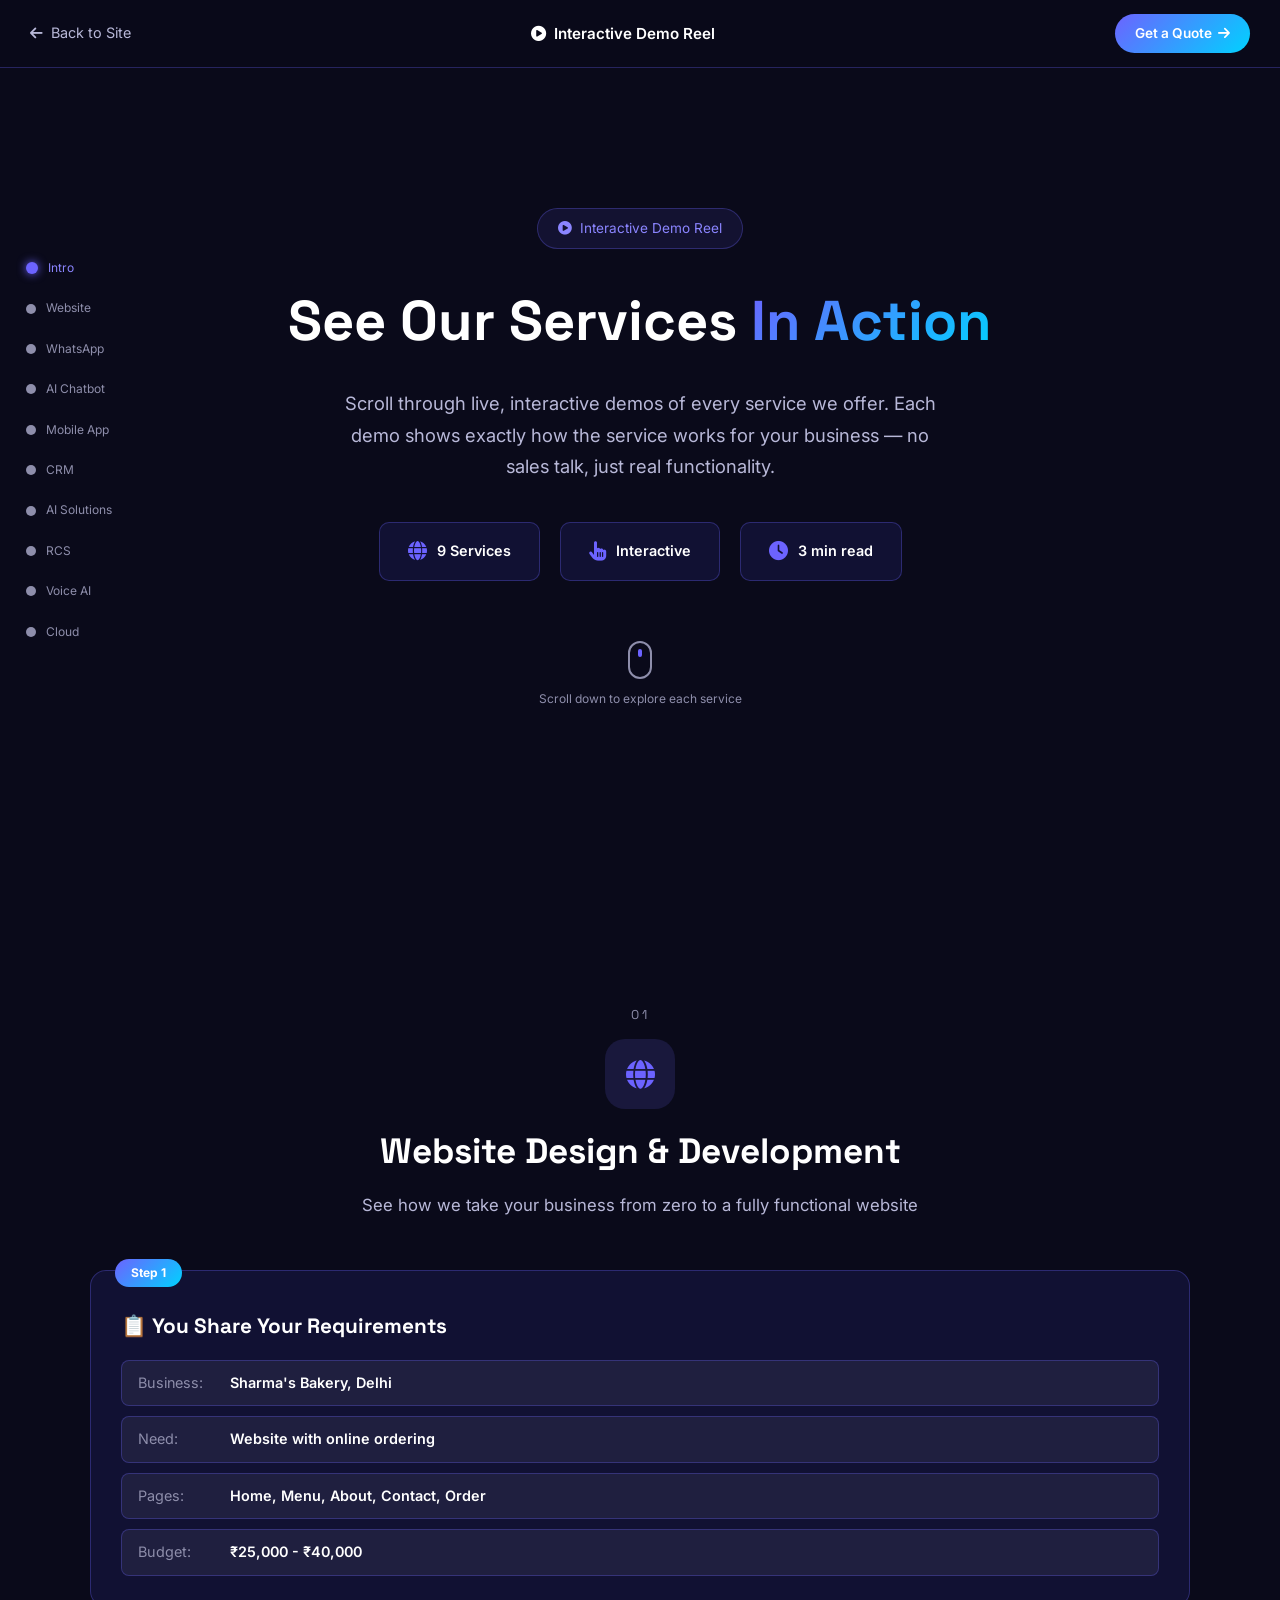
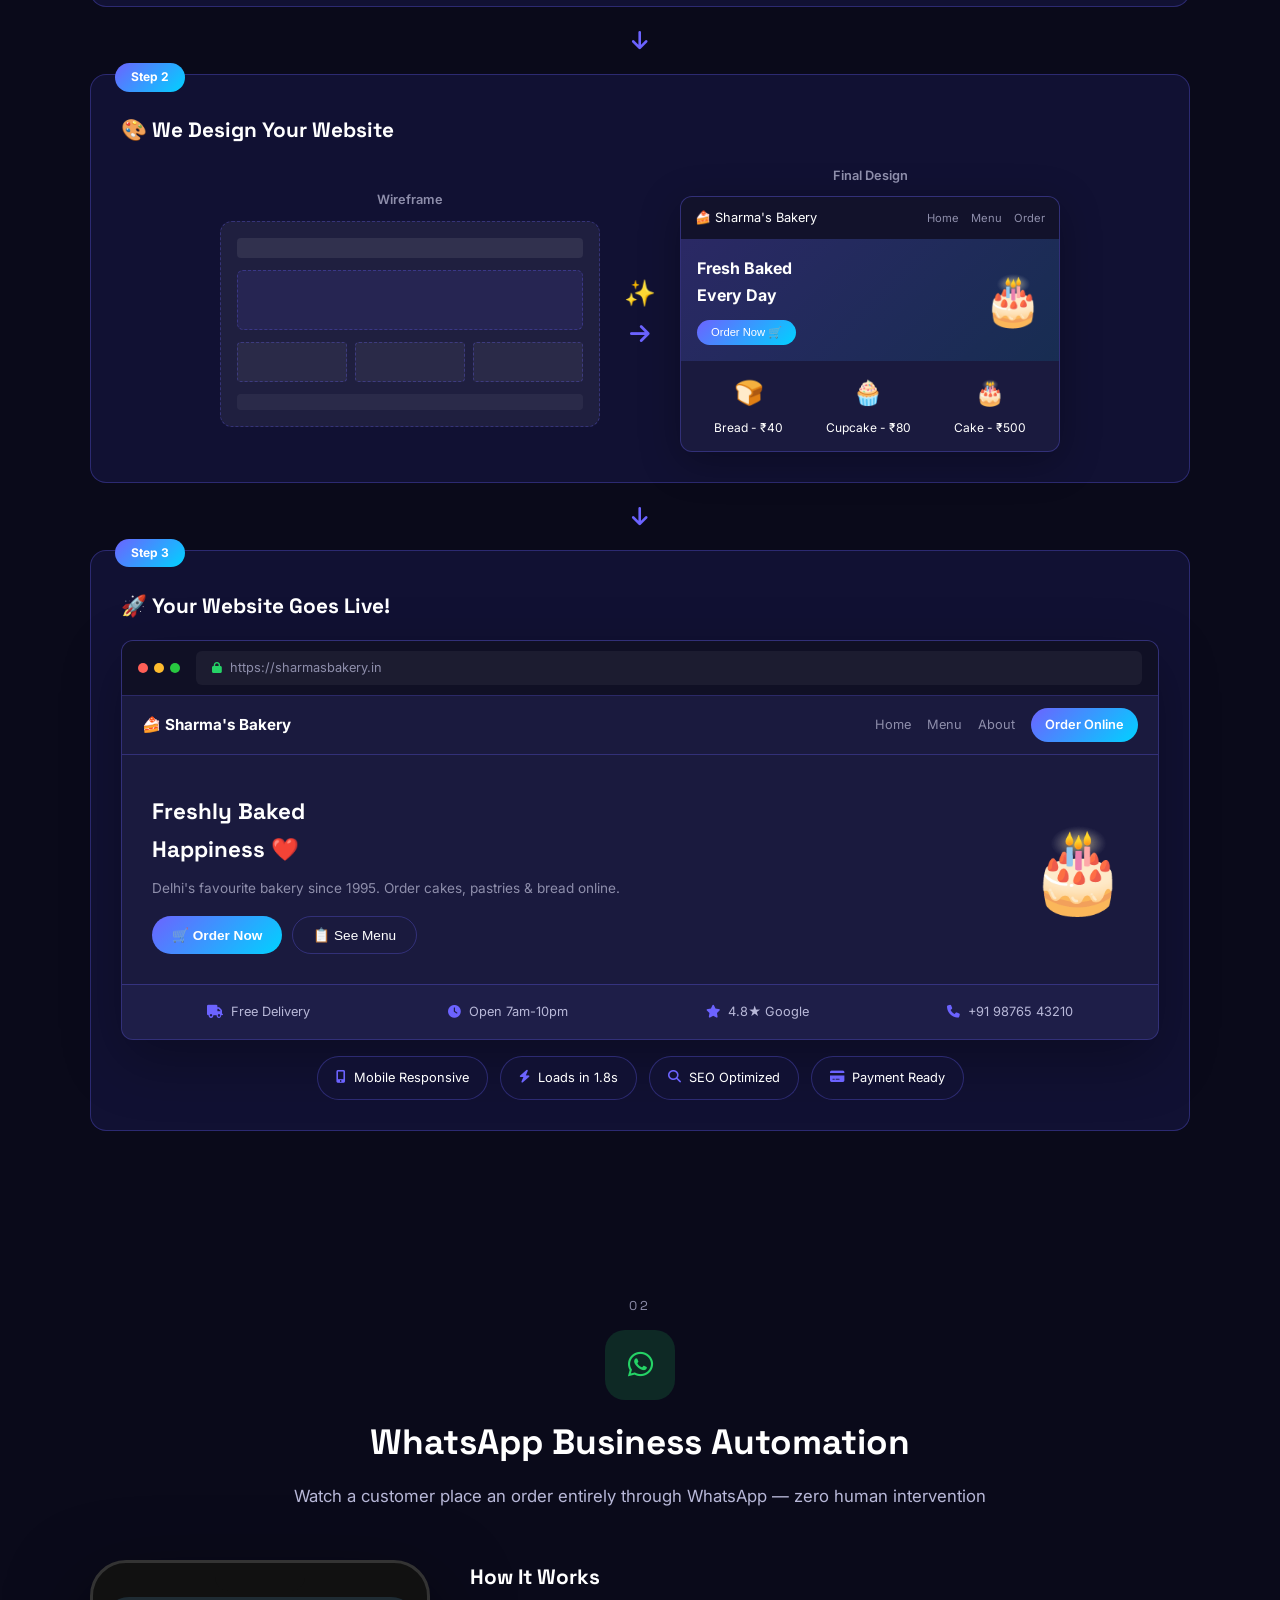
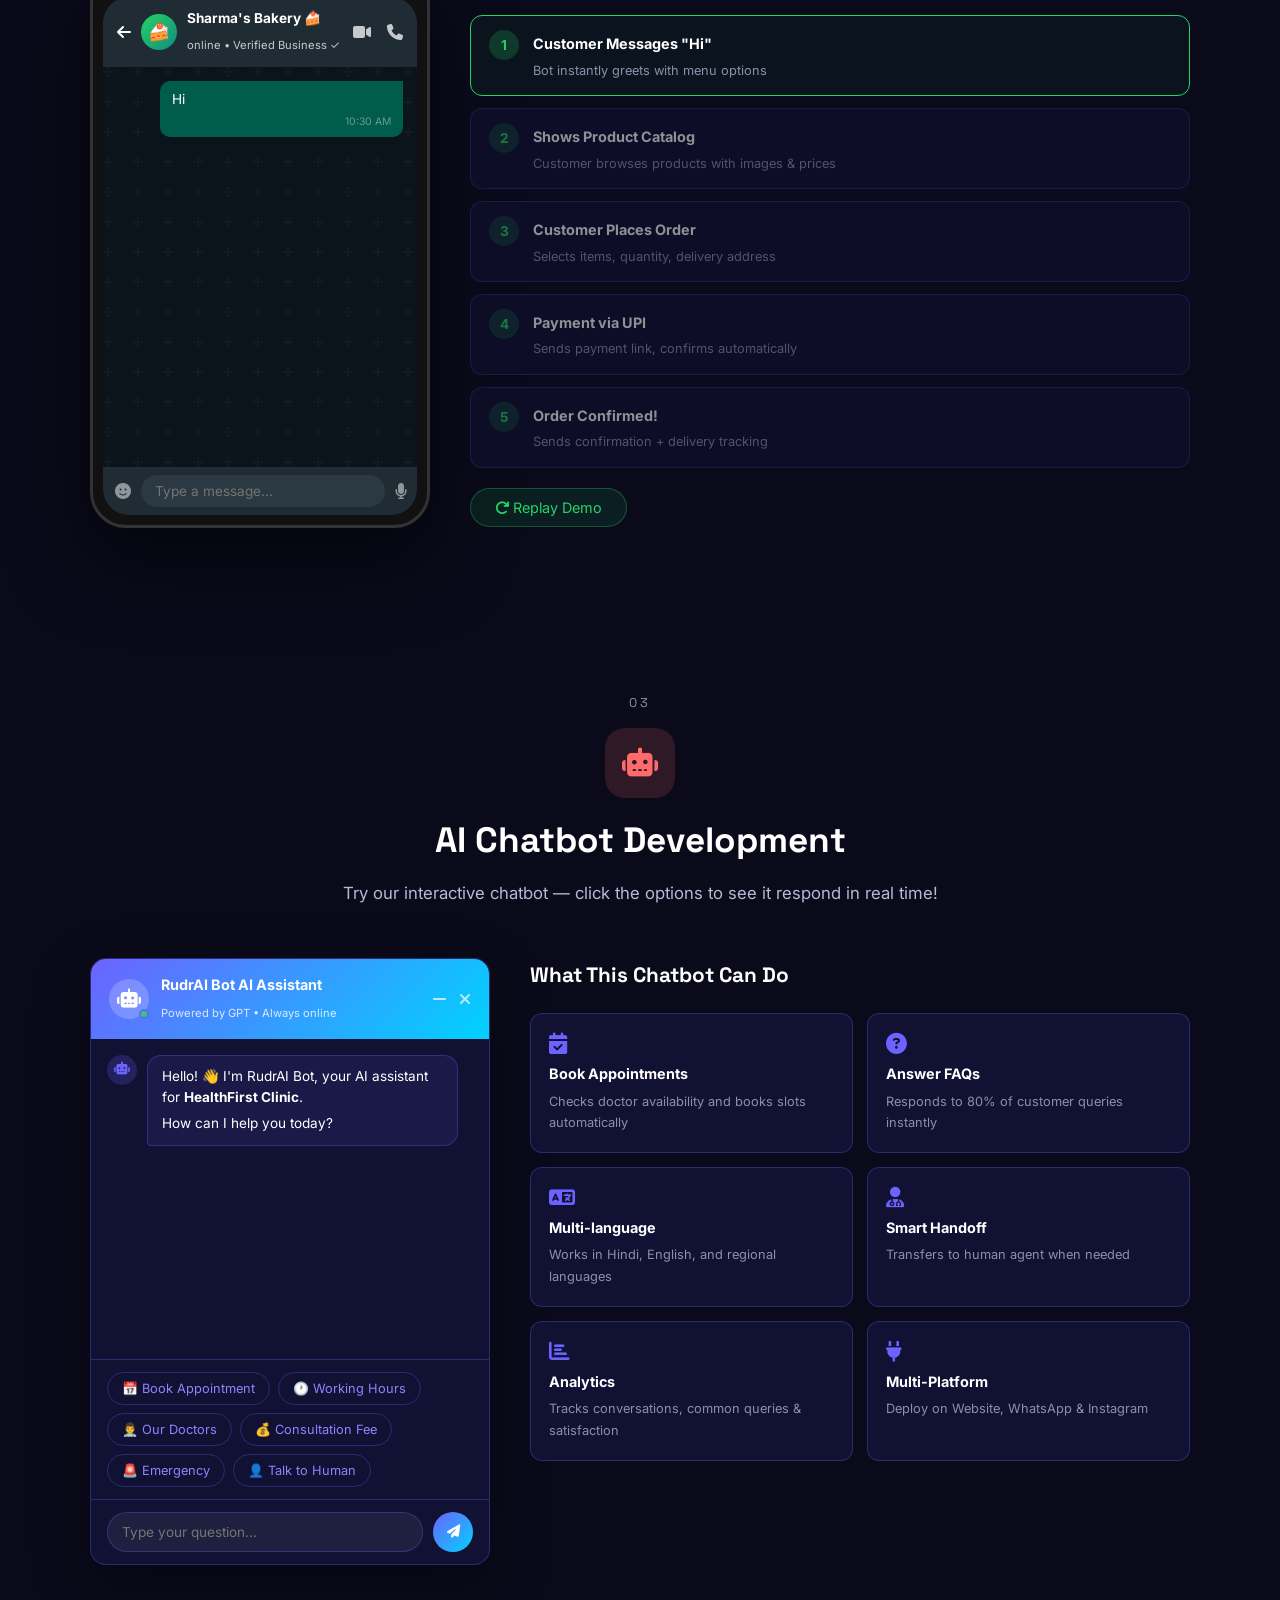
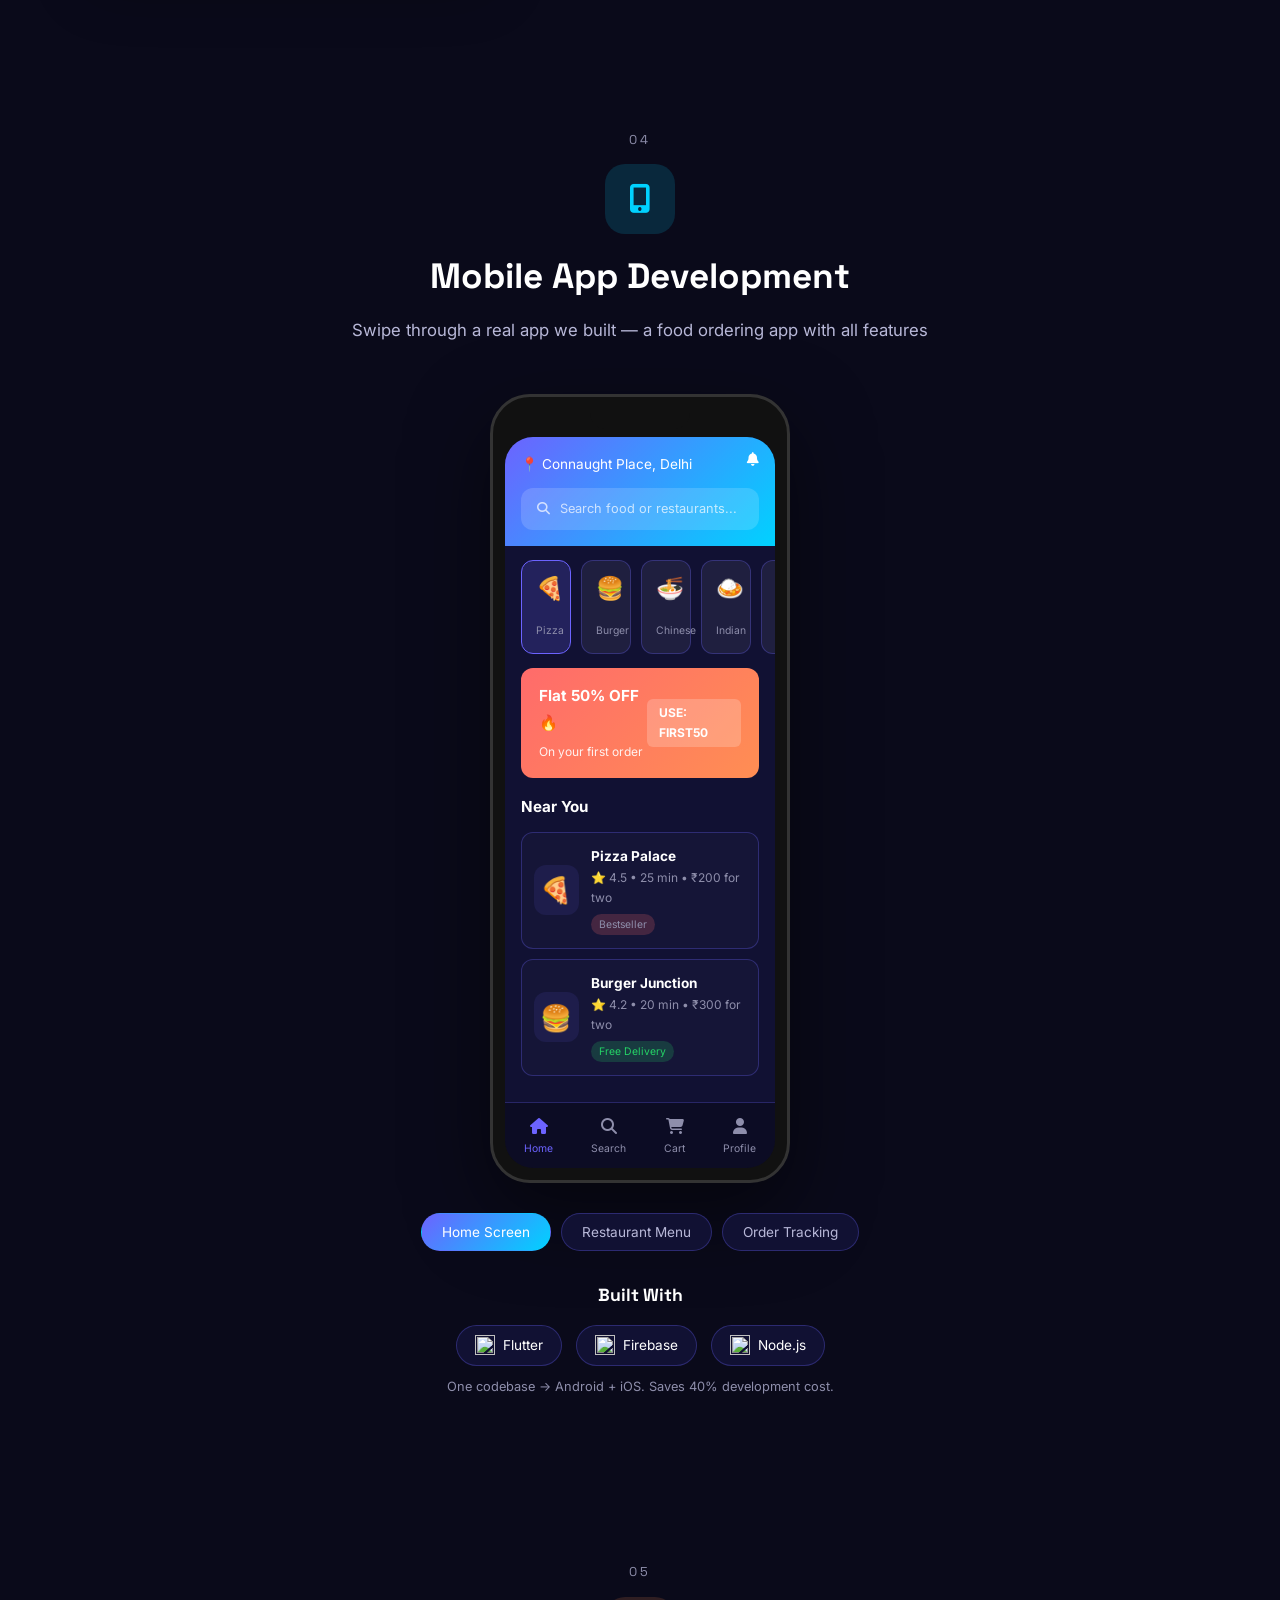
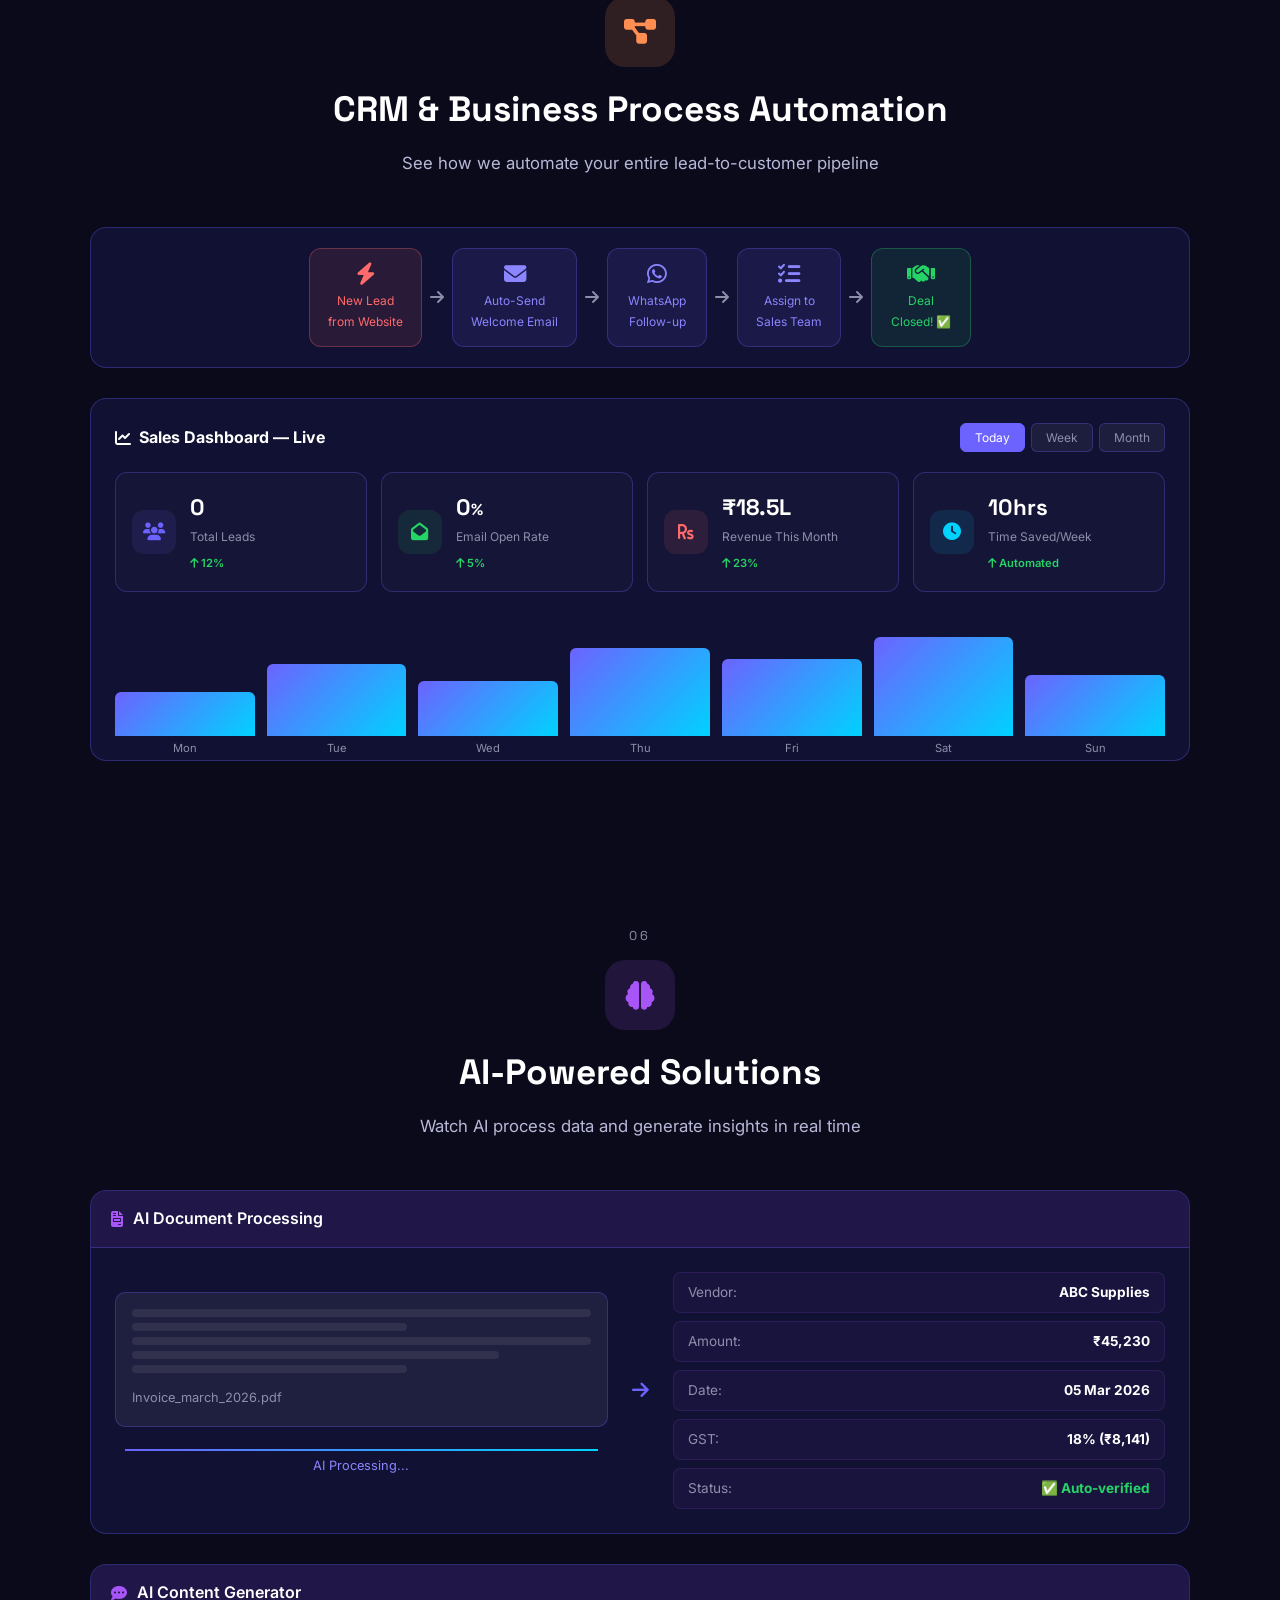
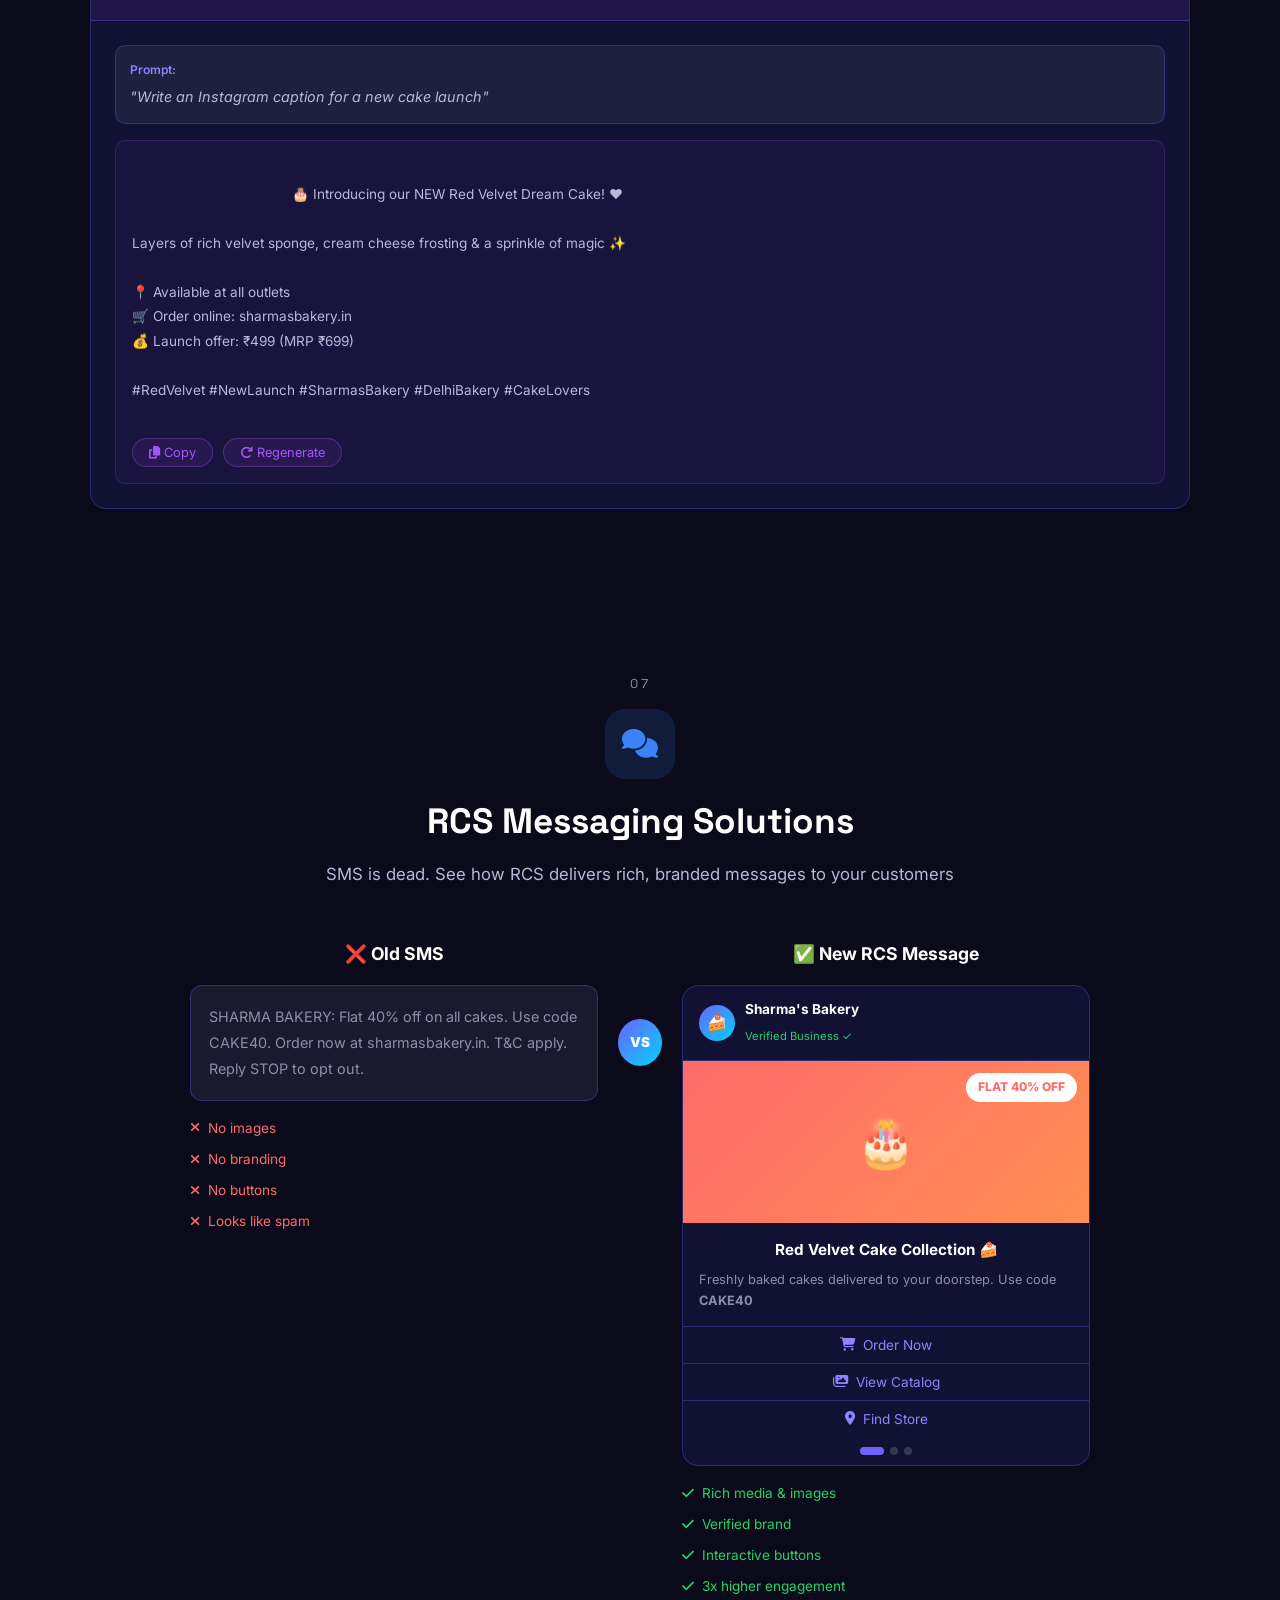
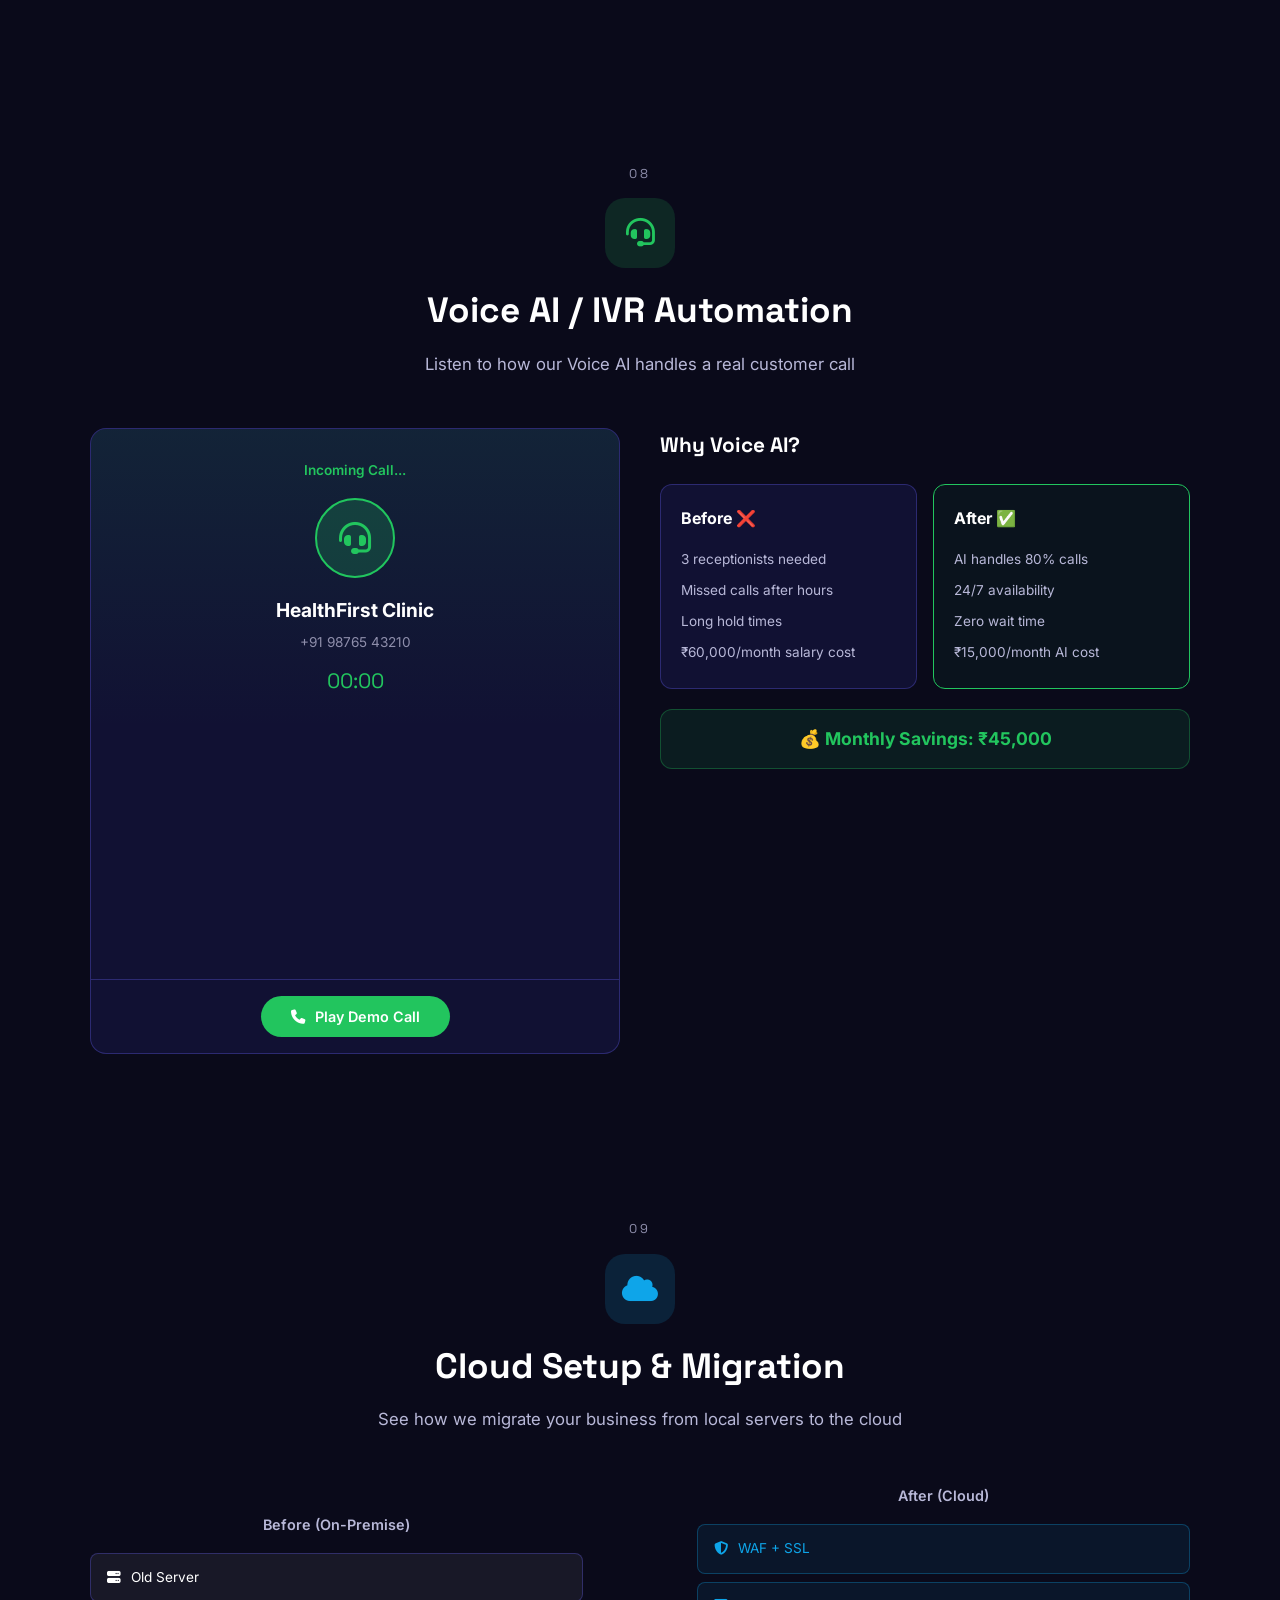
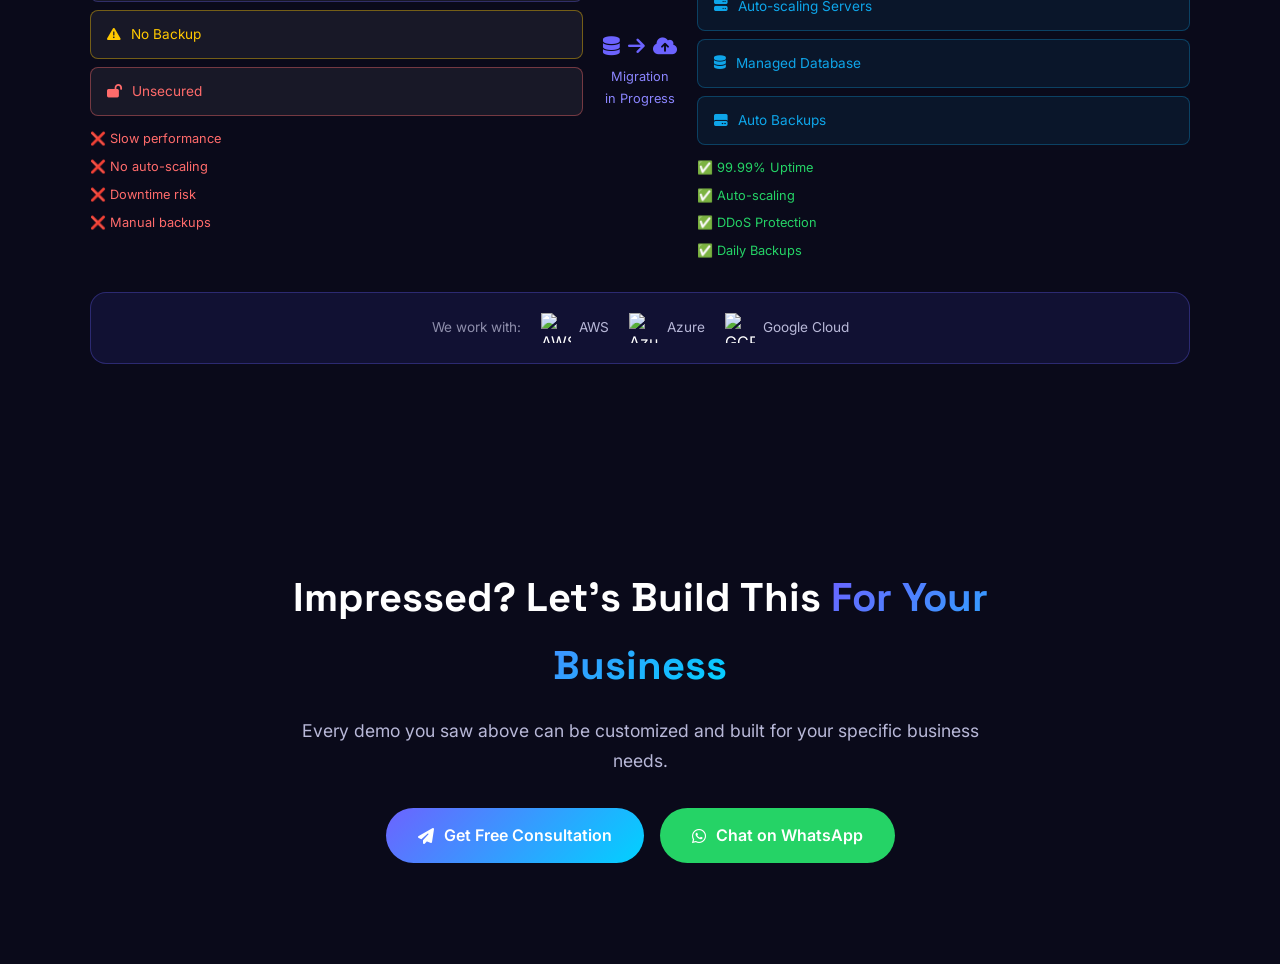
==== commit 759438f9: "Fix WhatsApp demo: replace broken image with emoji avatar, fix auto-play trigger" ====
--- a/demo-reel.html
+++ b/demo-reel.html
@@ -247,7 +247,7 @@
                         <div class="wa-phone-screen">
                             <div class="wa-app-header">
                                 <i class="fas fa-arrow-left"></i>
-                                <img src="https://images.unsplash.com/photo-1599566150163-29194dcabd36?w=40&h=40&fit=crop" alt="">
+                                <div class="wa-avatar">🍰</div>
                                 <div class="wa-app-info">
                                     <strong>Sharma's Bakery 🍰</strong>
                                     <small>online • Verified Business ✓</small>
@@ -944,3 +944,4 @@
 </html>
 
 
+
--- a/css/demo-reel.css
+++ b/css/demo-reel.css
@@ -13,9 +13,9 @@
     --bg-card: #111133;
     --bg-card-light: #1a1a40;
     --text-primary: #ffffff;
-    --text-secondary: #a0a0c0;
-    --text-muted: #6b6b8d;
-    --border: rgba(108, 99, 255, 0.2);
+    --text-secondary: #b8b8d8;
+    --text-muted: #8e8eab;
+    --border: rgba(108, 99, 255, 0.3);
     --shadow: 0 20px 60px rgba(0, 0, 0, 0.3);
     --radius: 16px;
     --radius-sm: 10px;
@@ -144,7 +144,7 @@
 .web-brief { display: flex; flex-direction: column; gap: 10px; }
 .brief-item {
     display: flex; gap: 12px; padding: 10px 16px;
-    background: rgba(255,255,255,0.03); border-radius: 8px; border: 1px solid var(--border);
+    background: rgba(255, 255, 255, 0.06); border-radius: 8px; border: 1px solid var(--border);
     font-size: 0.9rem; opacity: 0; animation: fadeSlideIn 0.5s forwards;
     animation-delay: var(--delay);
 }
@@ -157,7 +157,7 @@
 .wireframe-box, .design-box { flex: 1; min-width: 260px; max-width: 380px; }
 .wf-label { font-size: 0.8rem; color: var(--text-muted); margin-bottom: 10px; text-align: center; font-weight: 600; }
 .wireframe {
-    background: rgba(255,255,255,0.03); border: 1px dashed var(--border);
+    background: rgba(255, 255, 255, 0.06); border: 1px dashed var(--border);
     border-radius: 12px; padding: 16px; min-height: 200px;
 }
 .wf-nav { height: 20px; background: rgba(255,255,255,0.08); border-radius: 4px; margin-bottom: 12px; }
@@ -216,10 +216,23 @@
 .wa-phone-notch { width: 90px; height: 18px; background: #111; border-radius: 0 0 14px 14px; margin: 0 auto 6px; }
 .wa-phone-screen { border-radius: 26px; overflow: hidden; background: #0B141A; }
 .wa-app-header { display: flex; align-items: center; gap: 10px; padding: 10px 14px; background: #1F2C34; }
-.wa-app-header img { width: 36px; height: 36px; border-radius: 50%; }
+.wa-app-header img { width: 36px; height: 36px; border-radius: 50%; }
+
+/* WhatsApp Avatar */
+.wa-avatar {
+    width: 36px;
+    height: 36px;
+    border-radius: 50%;
+    background: linear-gradient(135deg, #25D366, #128C7E);
+    display: flex;
+    align-items: center;
+    justify-content: center;
+    font-size: 1.1rem;
+    flex-shrink: 0;
+}
 .wa-app-info strong { display: block; font-size: 0.85rem; }
-.wa-app-info small { color: rgba(255,255,255,0.6); font-size: 0.7rem; }
-.wa-app-actions { margin-left: auto; display: flex; gap: 16px; color: rgba(255,255,255,0.6); font-size: 1rem; }
+.wa-app-info small { color: rgba(255, 255, 255, 0.75); font-size: 0.7rem; }
+.wa-app-actions { margin-left: auto; display: flex; gap: 16px; color: rgba(255, 255, 255, 0.75); font-size: 1rem; }
 .wa-chat-area {
     min-height: 400px; max-height: 400px; overflow-y: auto; padding: 14px;
     background-image: url("data:image/svg+xml,%3Csvg width='60' height='60' viewBox='0 0 60 60' xmlns='http://www.w3.org/2000/svg'%3E%3Cg fill='none'%3E%3Cg fill='%231a2530' fill-opacity='0.4'%3E%3Cpath d='M36 34v-4h-2v4h-4v2h4v4h2v-4h4v-2h-4zm0-30V0h-2v4h-4v2h4v4h2V6h4V4h-4zM6 34v-4H4v4H0v2h4v4h2v-4h4v-2H6zM6 4V0H4v4H0v2h4v4h2V6h4V4H6z'/%3E%3C/g%3E%3C/g%3E%3C/svg%3E");
@@ -248,7 +261,7 @@
 .wa-flow-step {
     display: flex; align-items: flex-start; gap: 14px; padding: 14px 18px;
     background: var(--bg-card); border: 1px solid var(--border); border-radius: 12px;
-    transition: var(--transition); opacity: 0.4;
+    transition: var(--transition); opacity: 0.55;
 }
 .wa-flow-step.active { opacity: 1; border-color: #25D366; background: rgba(37,211,102,0.05); }
 .flow-step-num { width: 30px; height: 30px; border-radius: 50%; background: rgba(37,211,102,0.2); color: #25D366; display: flex; align-items: center; justify-content: center; font-weight: 700; font-size: 0.85rem; flex-shrink: 0; }
@@ -278,7 +291,7 @@
 .cb-action-btn { background: transparent; border: 1px solid var(--border); color: var(--primary-light); padding: 8px 14px; border-radius: 50px; font-size: 0.8rem; cursor: pointer; transition: var(--transition); font-family: inherit; }
 .cb-action-btn:hover { background: rgba(108,99,255,0.1); border-color: var(--primary); }
 .cb-input-area { display: flex; gap: 10px; padding: 12px 16px; border-top: 1px solid var(--border); }
-.cb-input-area input { flex: 1; background: rgba(255,255,255,0.03); border: 1px solid var(--border); padding: 10px 14px; border-radius: 50px; color: #fff; font-family: inherit; font-size: 0.85rem; outline: none; }
+.cb-input-area input { flex: 1; background: rgba(255, 255, 255, 0.06); border: 1px solid var(--border); padding: 10px 14px; border-radius: 50px; color: #fff; font-family: inherit; font-size: 0.85rem; outline: none; }
 .cb-input-area button { width: 40px; height: 40px; border-radius: 50%; background: var(--gradient); border: none; color: #fff; cursor: pointer; }
 
 .chatbot-features h3 { font-family: 'Space Grotesk', sans-serif; font-size: 1.3rem; margin-bottom: 20px; }
@@ -303,7 +316,7 @@
 .app-s-top { display: flex; justify-content: space-between; font-size: 0.85rem; margin-bottom: 12px; }
 .app-s-search { display: flex; align-items: center; gap: 10px; background: rgba(255,255,255,0.15); padding: 10px 16px; border-radius: 12px; font-size: 0.8rem; color: rgba(255,255,255,0.7); }
 .app-s-cats { display: flex; gap: 10px; padding: 14px 16px; overflow-x: auto; }
-.app-s-cat { text-align: center; font-size: 1.4rem; padding: 8px 14px; border-radius: 12px; background: rgba(255,255,255,0.03); border: 1px solid var(--border); cursor: pointer; min-width: 50px; }
+.app-s-cat { text-align: center; font-size: 1.4rem; padding: 8px 14px; border-radius: 12px; background: rgba(255, 255, 255, 0.06); border: 1px solid var(--border); cursor: pointer; min-width: 50px; }
 .app-s-cat small { font-size: 0.65rem; color: var(--text-muted); }
 .app-s-cat.selected { background: rgba(108,99,255,0.2); border-color: var(--primary); }
 .app-s-banner { display: flex; justify-content: space-between; align-items: center; margin: 0 16px; padding: 14px 18px; background: linear-gradient(135deg, #FF6B6B, #FF8E53); border-radius: 12px; }
@@ -358,7 +371,7 @@
 .t-step { display: flex; align-items: center; gap: 10px; font-size: 0.8rem; color: var(--text-muted); padding: 8px 12px; border-radius: 8px; }
 .t-step.done { color: #25D366; }
 .t-step.active { color: var(--primary-light); background: rgba(108,99,255,0.05); }
-.rider-card { display: flex; align-items: center; gap: 12px; padding: 14px; background: rgba(255,255,255,0.03); border: 1px solid var(--border); border-radius: 12px; }
+.rider-card { display: flex; align-items: center; gap: 12px; padding: 14px; background: rgba(255, 255, 255, 0.06); border: 1px solid var(--border); border-radius: 12px; }
 .rider-avatar { font-size: 1.5rem; }
 .rider-info strong { display: block; font-size: 0.85rem; }
 .rider-info span { font-size: 0.75rem; color: var(--text-muted); }
@@ -414,7 +427,7 @@
 .ai-uc-header i { color: #A855F7; }
 .ai-uc-body { padding: 24px; display: flex; align-items: center; gap: 24px; }
 .ai-input-side { flex: 1; }
-.ai-doc { background: rgba(255,255,255,0.03); border: 1px solid var(--border); border-radius: 10px; padding: 16px; margin-bottom: 12px; }
+.ai-doc { background: rgba(255, 255, 255, 0.06); border: 1px solid var(--border); border-radius: 10px; padding: 16px; margin-bottom: 12px; }
 .ai-doc-preview { margin-bottom: 10px; }
 .ai-doc-line { height: 8px; background: rgba(255,255,255,0.08); border-radius: 4px; margin-bottom: 6px; }
 .ai-doc-line.short { width: 60%; }
@@ -433,7 +446,7 @@
 
 /* AI Content Gen */
 .ai-content-gen { width: 100%; }
-.ai-prompt { background: rgba(255,255,255,0.03); border: 1px solid var(--border); border-radius: 10px; padding: 14px; margin-bottom: 16px; }
+.ai-prompt { background: rgba(255, 255, 255, 0.06); border: 1px solid var(--border); border-radius: 10px; padding: 14px; margin-bottom: 16px; }
 .ai-prompt-label { font-size: 0.75rem; color: var(--primary-light); font-weight: 600; display: block; margin-bottom: 4px; }
 .ai-prompt p { font-size: 0.9rem; font-style: italic; color: var(--text-secondary); }
 .ai-gen-result { background: rgba(168,85,247,0.05); border: 1px solid rgba(168,85,247,0.2); border-radius: 10px; padding: 16px; }
@@ -484,7 +497,7 @@
 .call-duration { font-family: 'Space Grotesk', monospace; font-size: 1.3rem; margin-top: 10px; color: #22C55E; }
 .call-transcript { padding: 16px; max-height: 250px; overflow-y: auto; min-height: 250px; }
 .ct-line { padding: 8px 14px; margin-bottom: 8px; border-radius: 10px; font-size: 0.85rem; animation: msgIn 0.3s ease; }
-.ct-line.caller { background: rgba(255,255,255,0.03); border: 1px solid var(--border); }
+.ct-line.caller { background: rgba(255, 255, 255, 0.06); border: 1px solid var(--border); }
 .ct-line.ai { background: rgba(34,197,94,0.08); border: 1px solid rgba(34,197,94,0.2); }
 .ct-label { font-size: 0.7rem; font-weight: 700; color: var(--text-muted); display: block; margin-bottom: 2px; }
 .ct-line.ai .ct-label { color: #22C55E; }
@@ -507,7 +520,7 @@
 .migration-visual { display: grid; grid-template-columns: 1fr auto 1fr; gap: 20px; align-items: center; }
 .migration-label { text-align: center; font-weight: 600; font-size: 0.9rem; margin-bottom: 16px; color: var(--text-secondary); }
 .server-rack { display: flex; flex-direction: column; gap: 8px; }
-.rack-server { display: flex; align-items: center; gap: 10px; padding: 12px 16px; background: rgba(255,255,255,0.03); border: 1px solid var(--border); border-radius: 8px; font-size: 0.85rem; }
+.rack-server { display: flex; align-items: center; gap: 10px; padding: 12px 16px; background: rgba(255, 255, 255, 0.06); border: 1px solid var(--border); border-radius: 8px; font-size: 0.85rem; }
 .rack-server.warn { border-color: rgba(255,200,0,0.4); color: #FFC800; }
 .rack-server.danger { border-color: rgba(255,107,107,0.4); color: var(--accent); }
 .migration-problems, .migration-benefits { display: flex; flex-direction: column; gap: 6px; margin-top: 12px; font-size: 0.8rem; }
@@ -581,3 +594,5 @@
     .demo-final-btns { flex-direction: column; align-items: center; }
 }
 
+
+
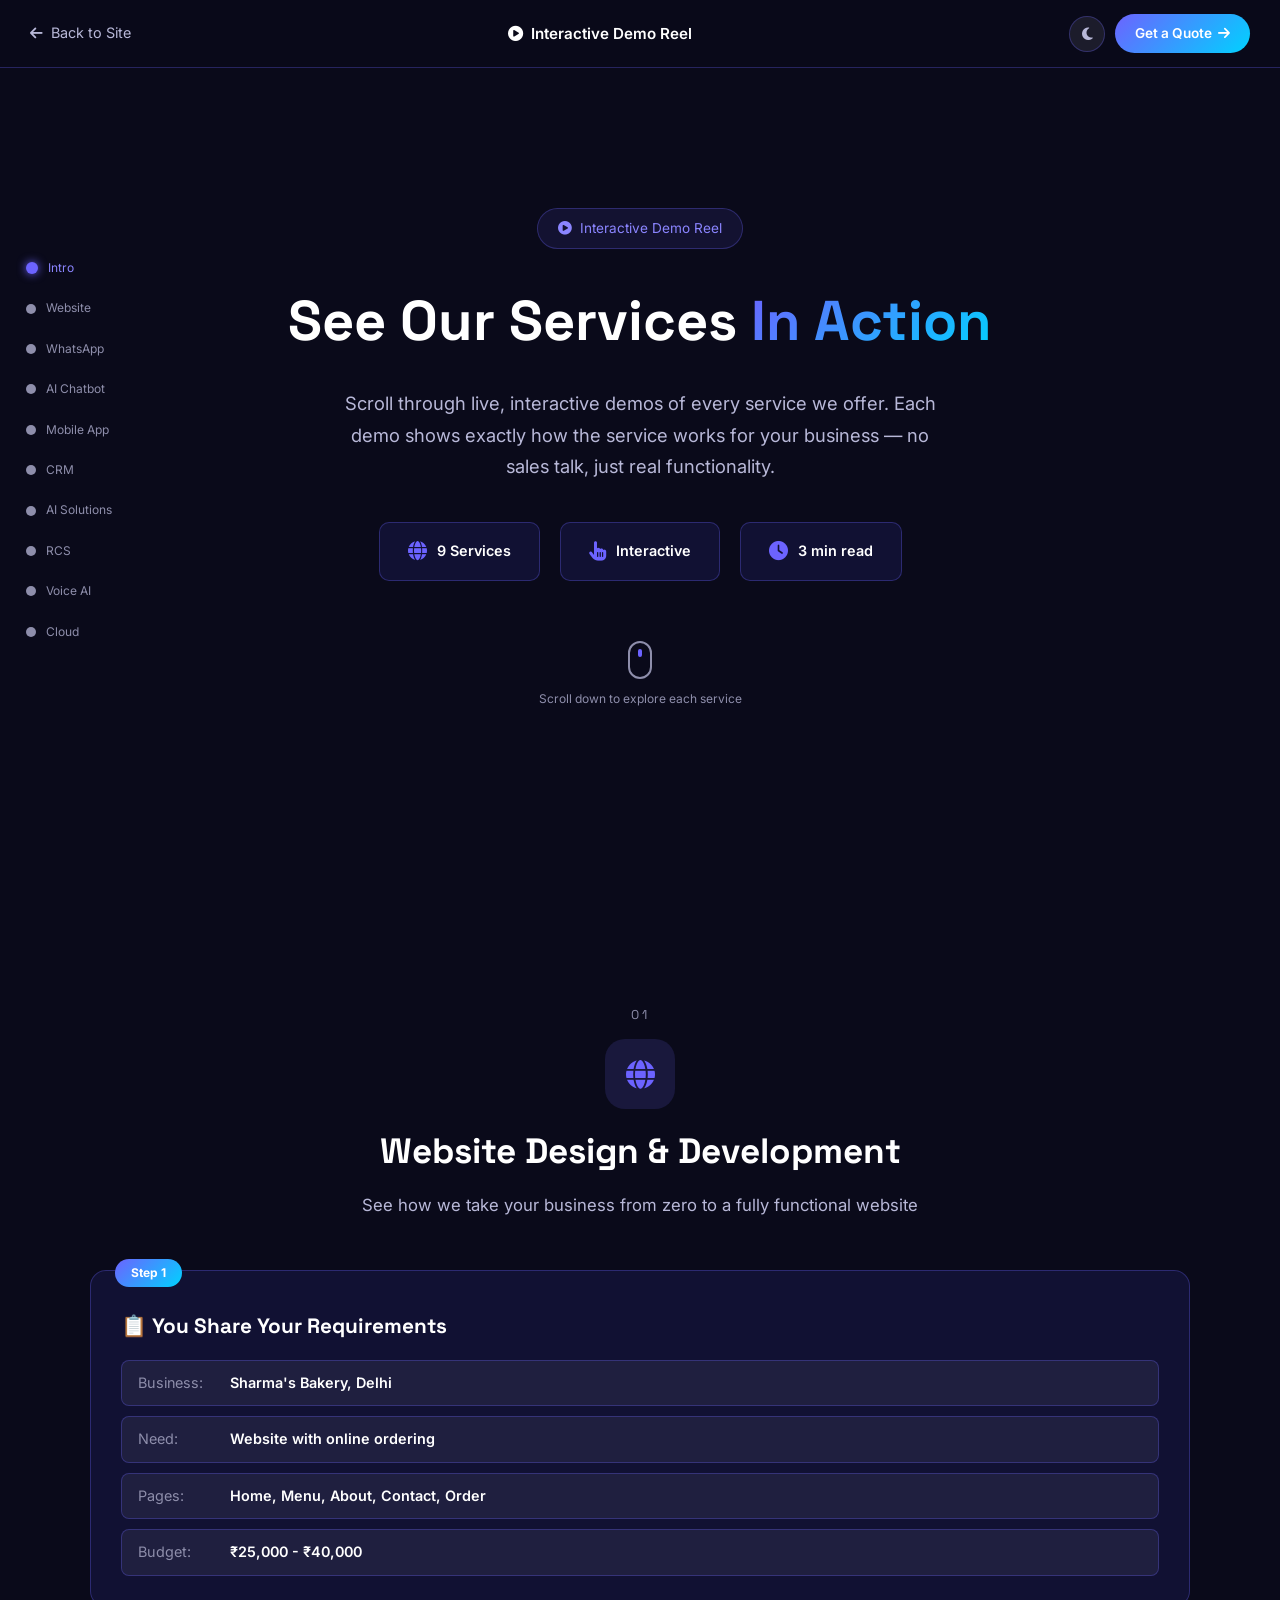
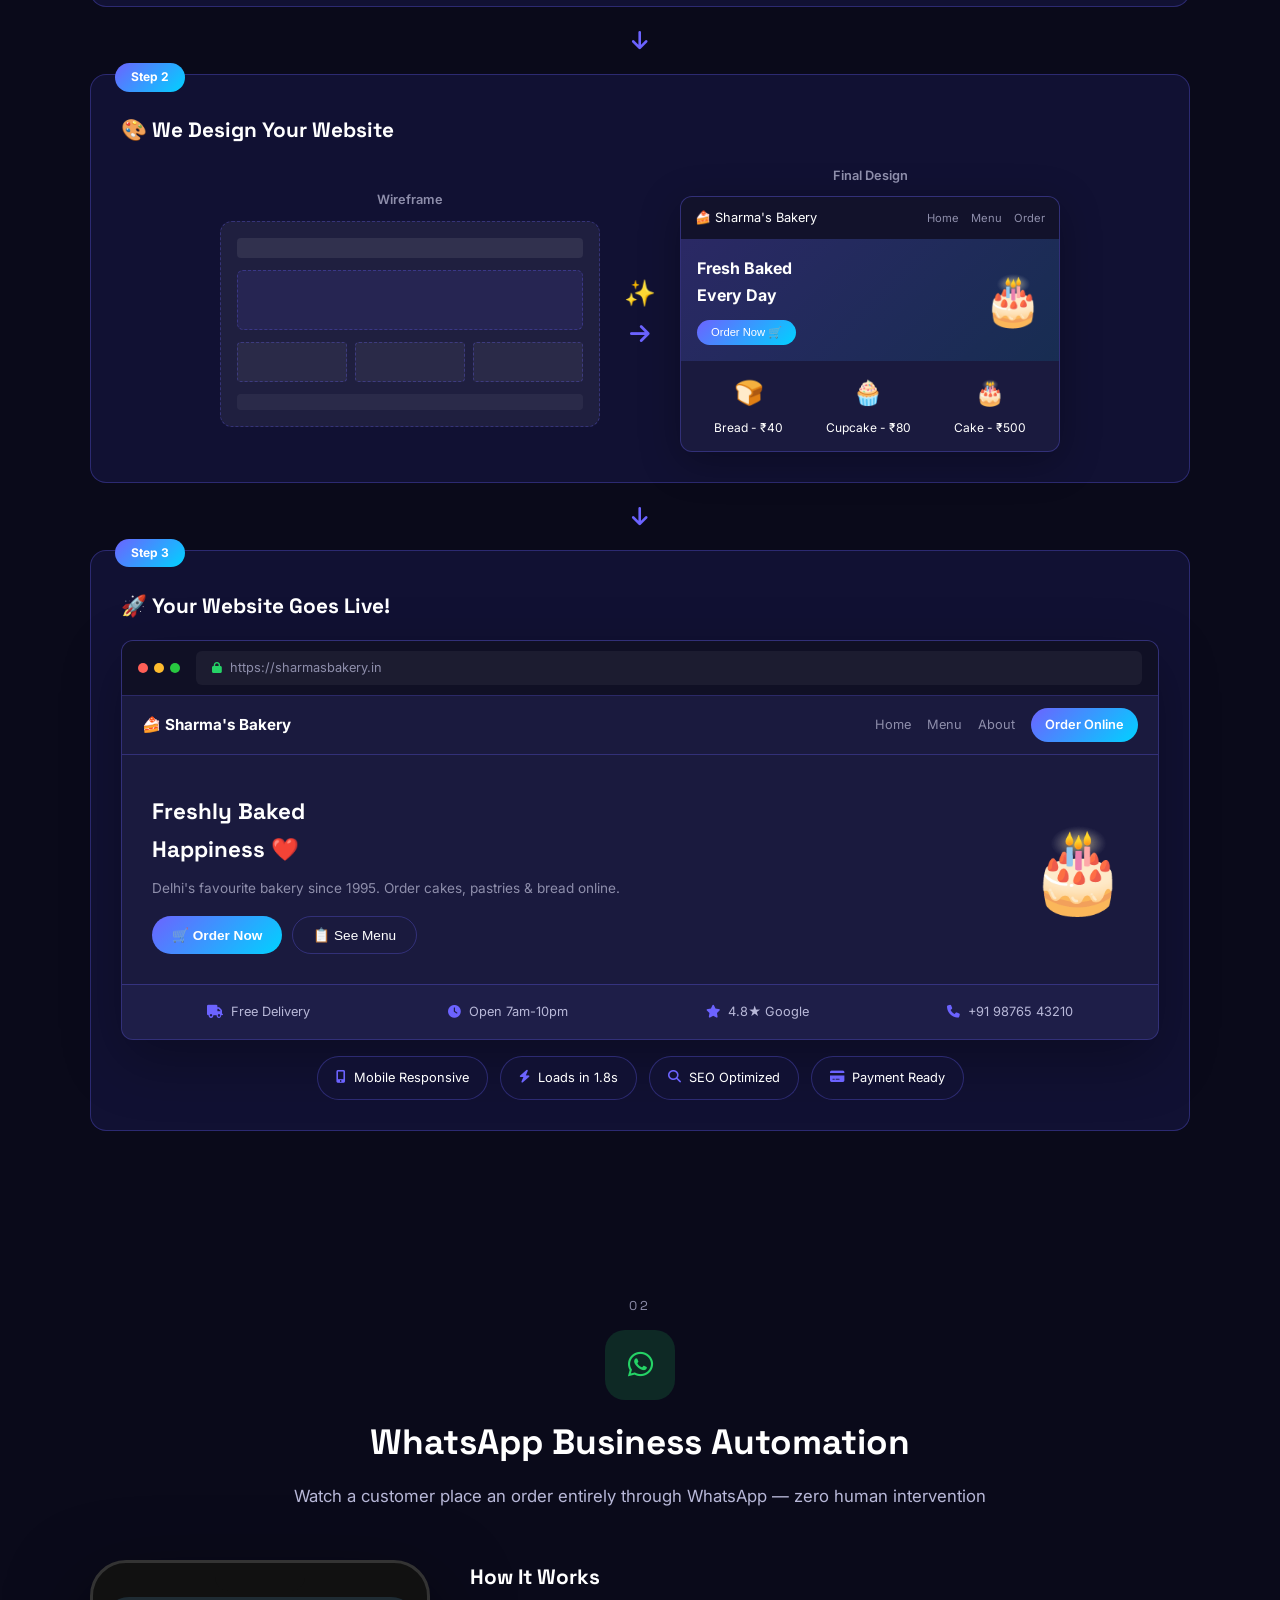
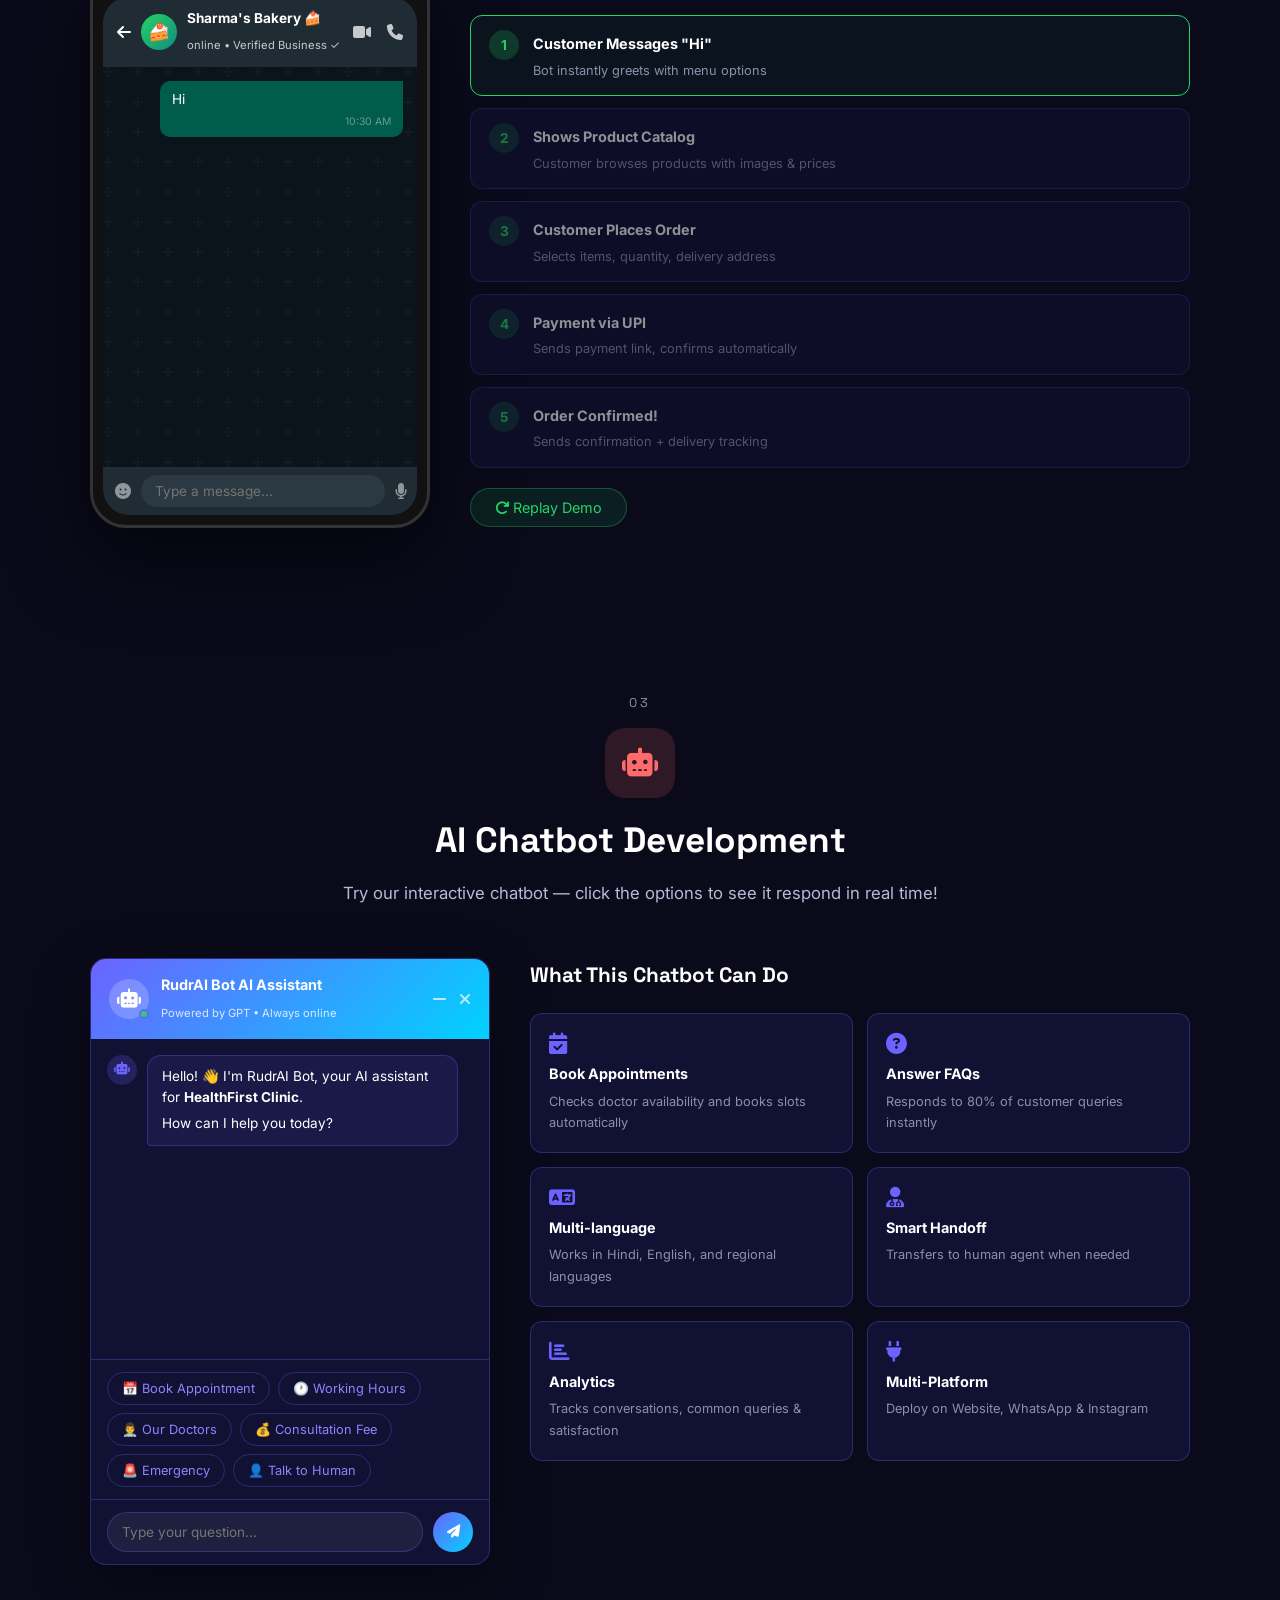
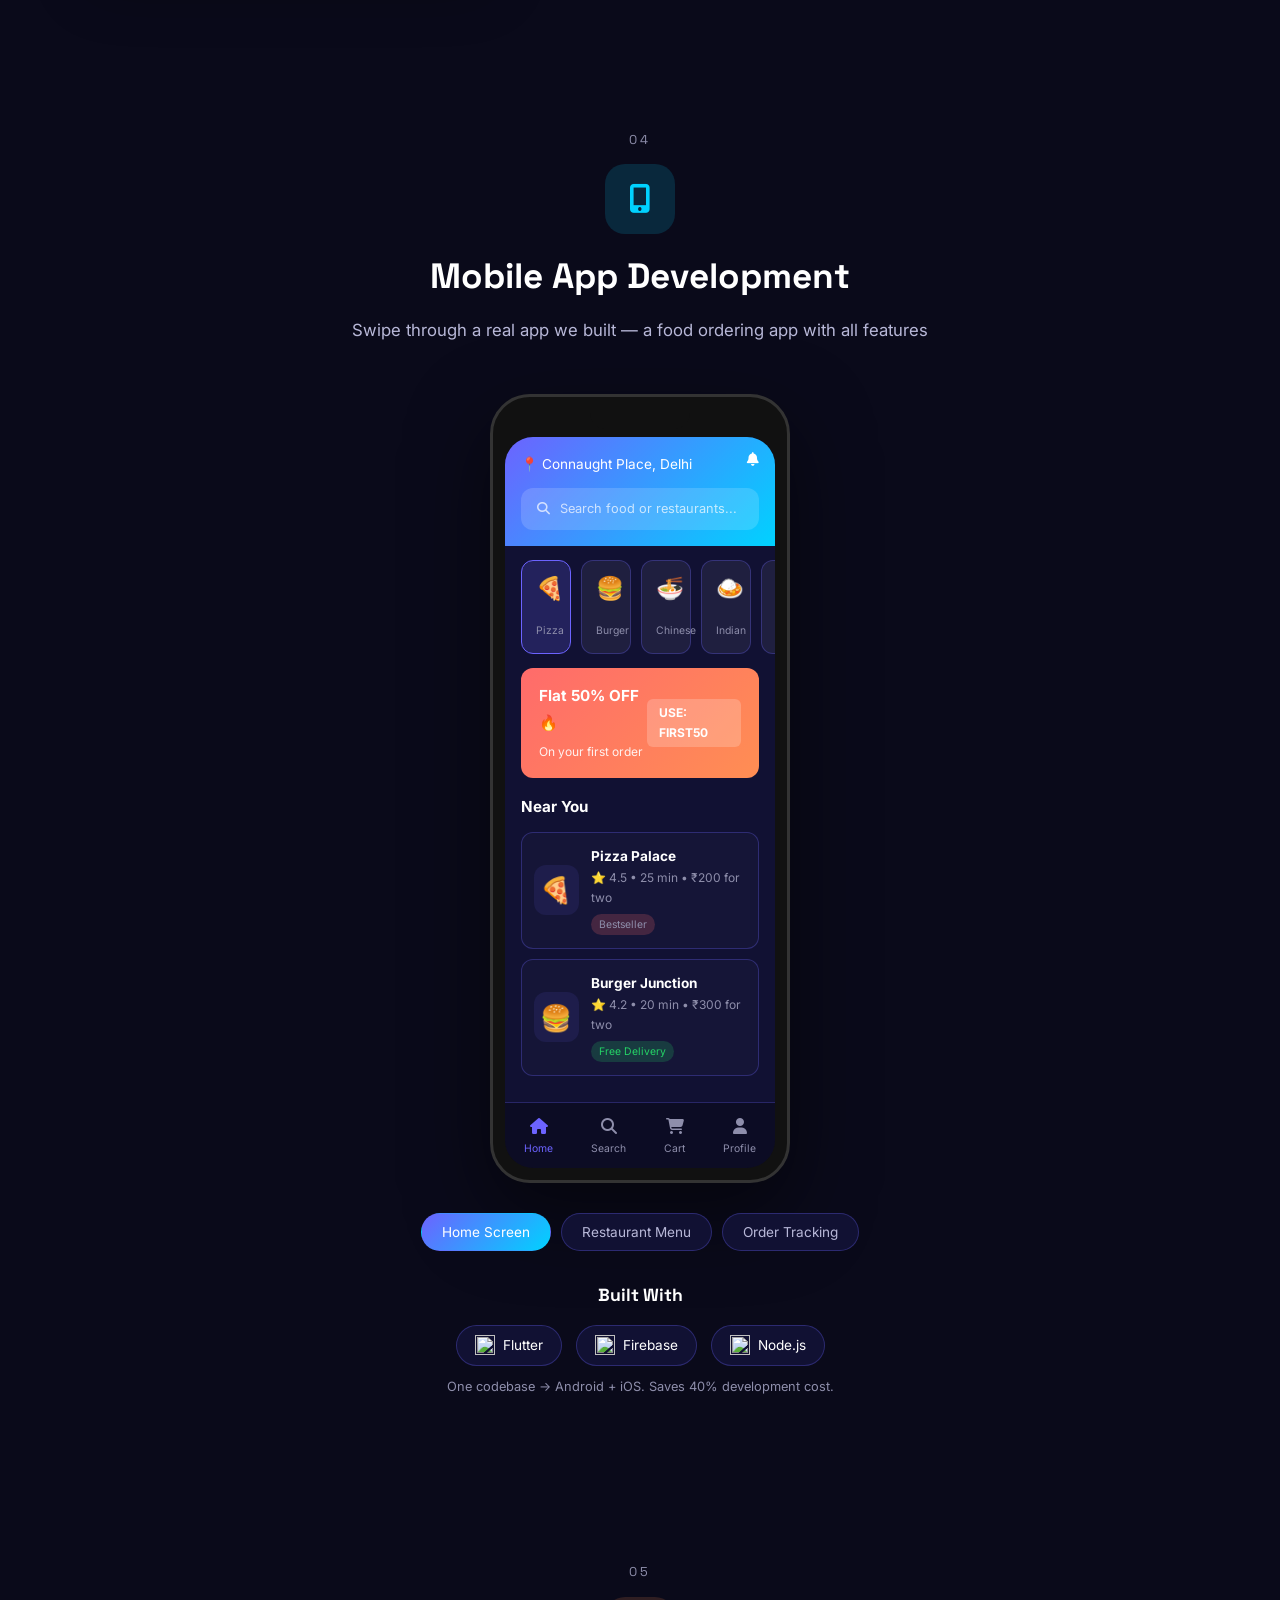
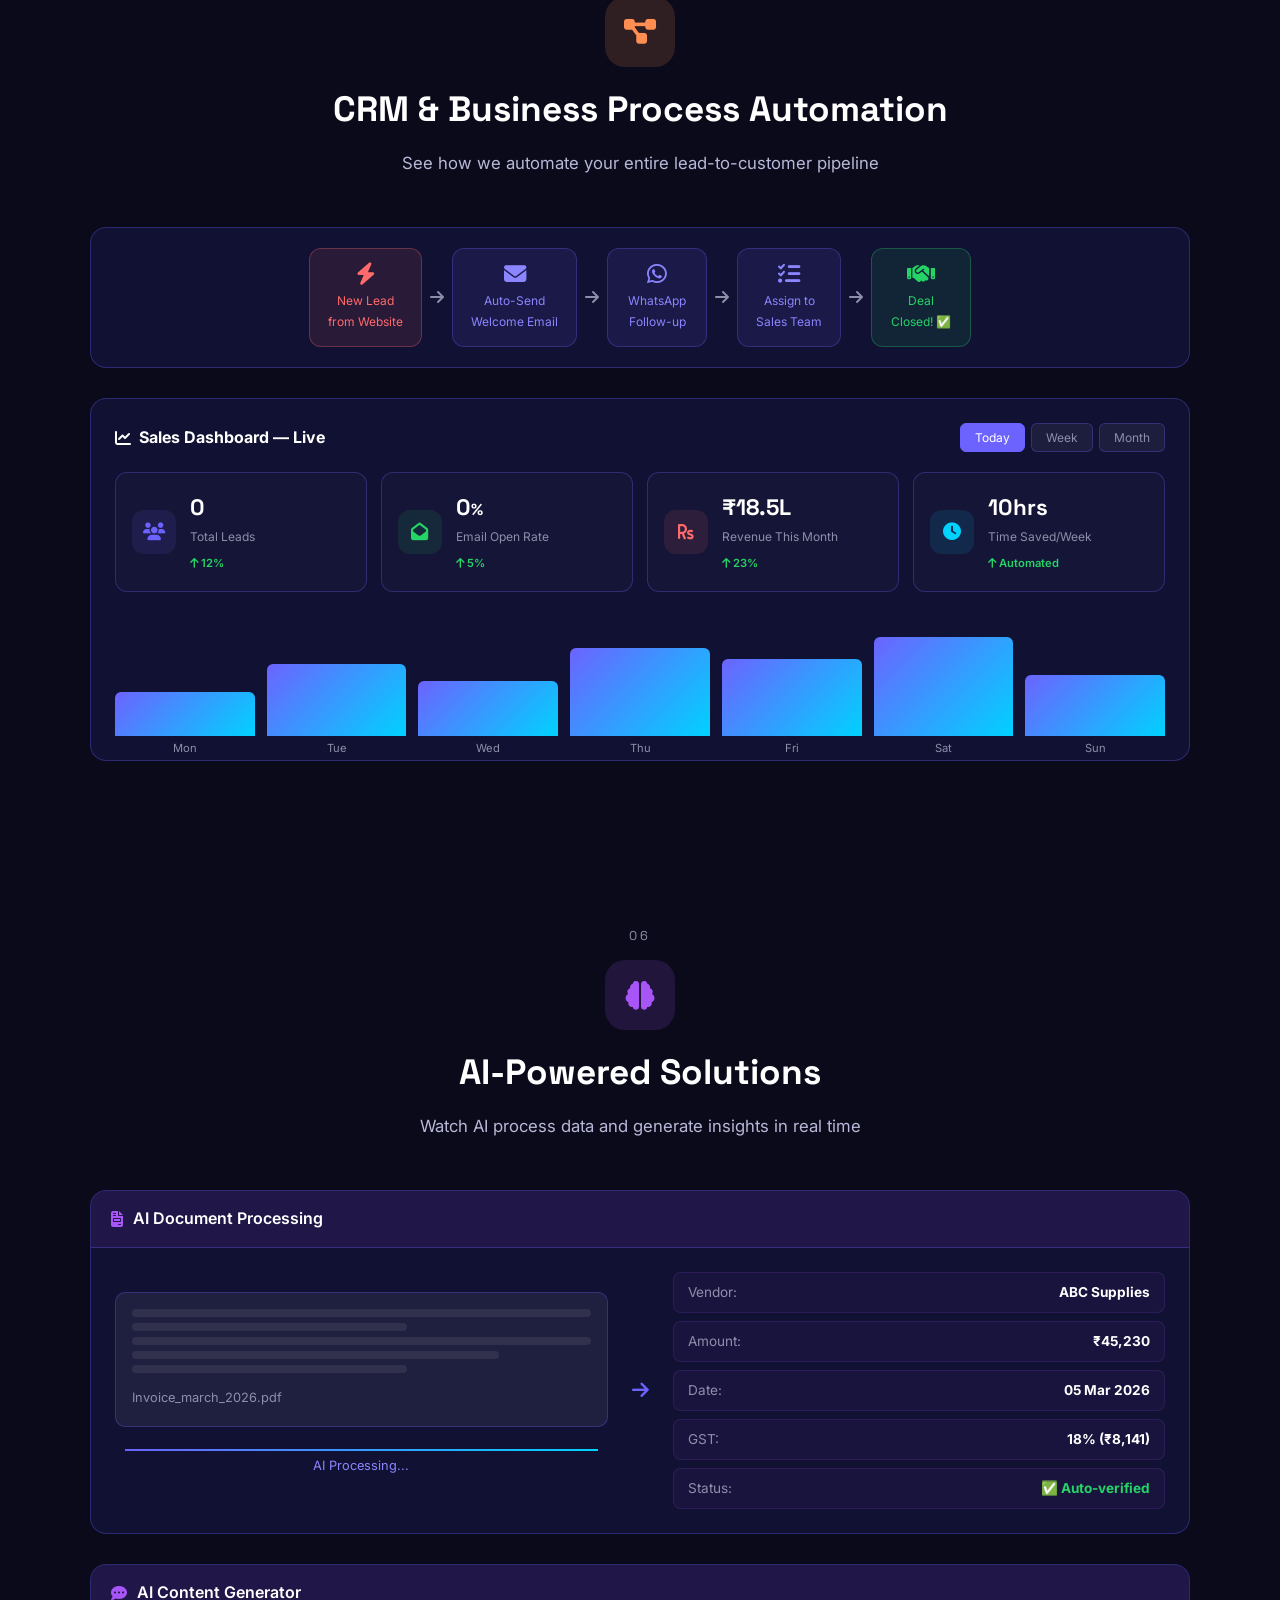
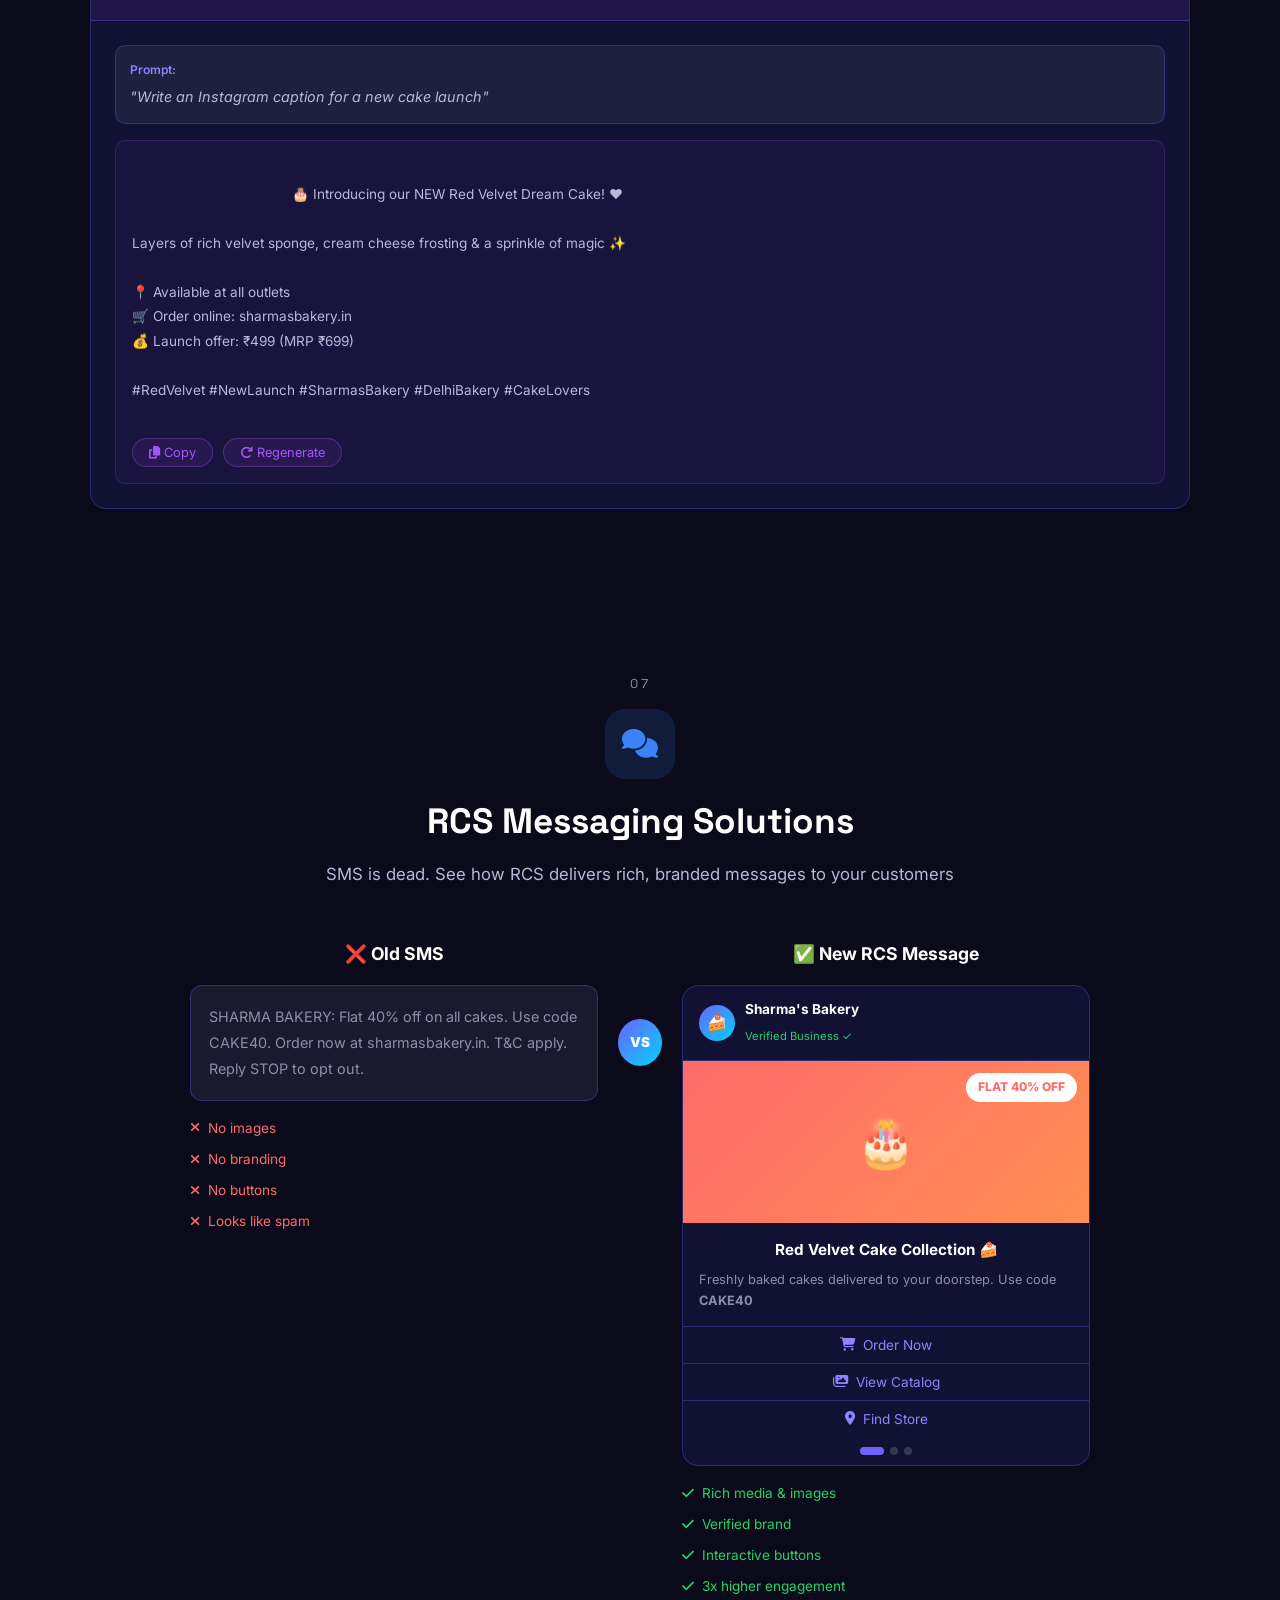
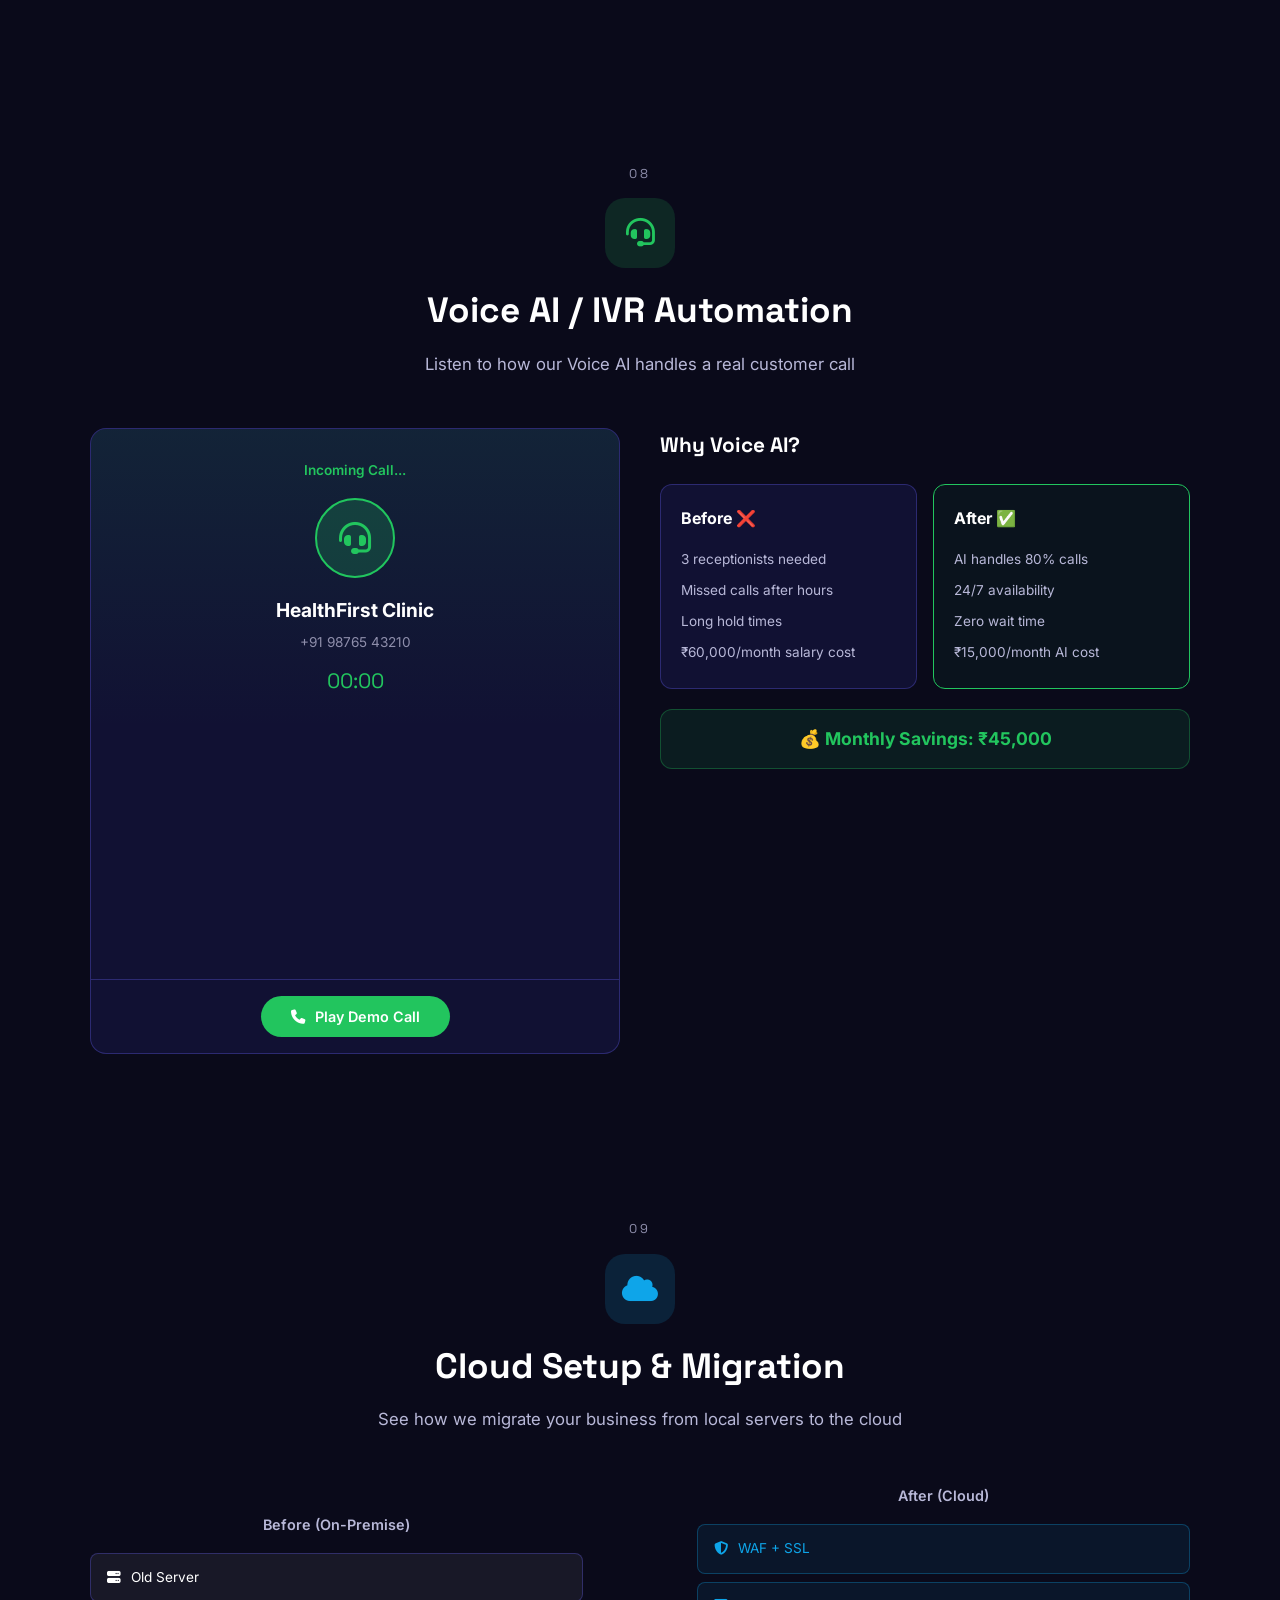
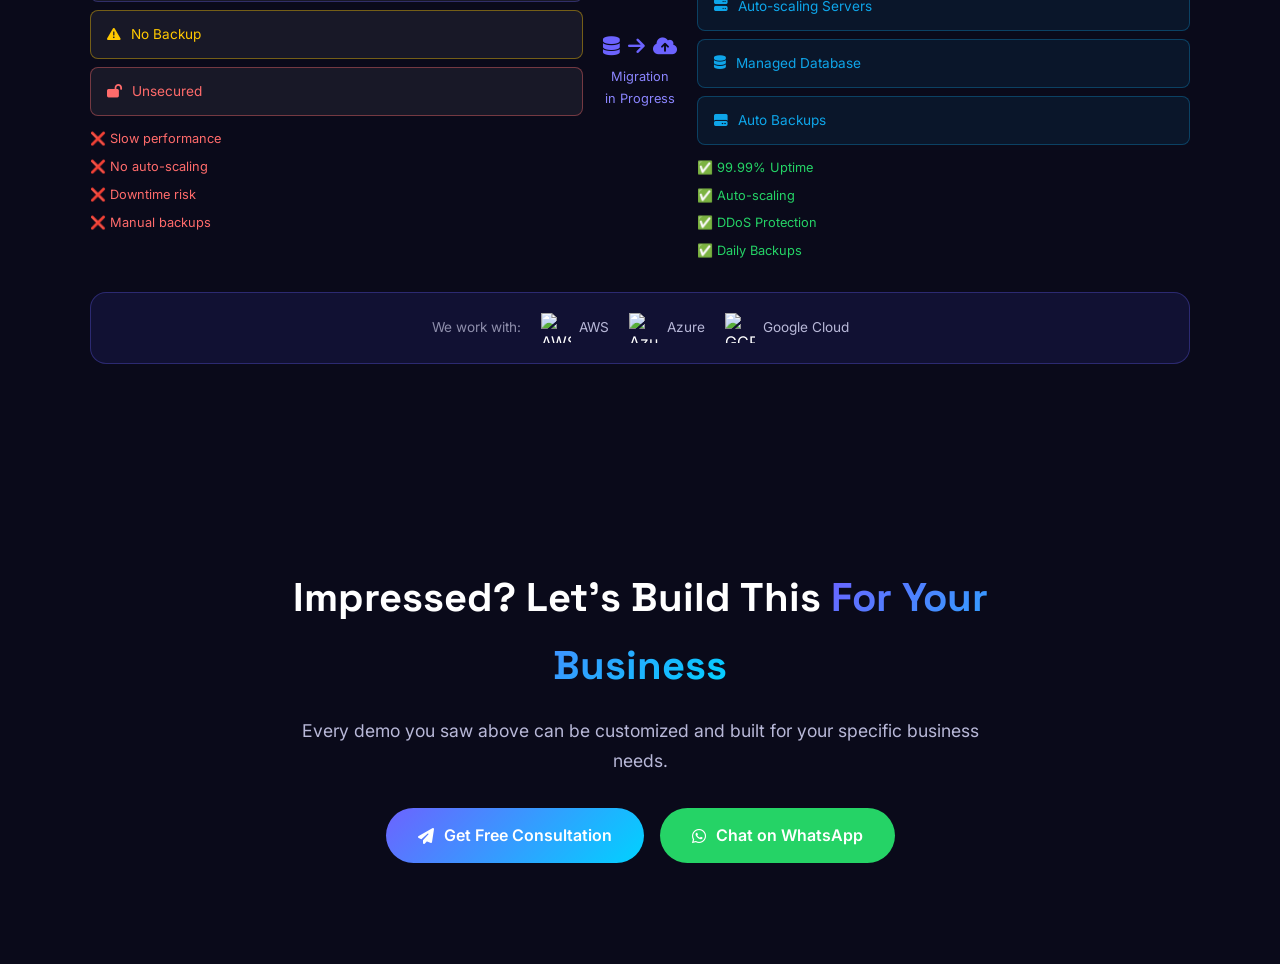
==== commit 14ca35b2: "Fix light theme: comprehensive color fixes for all components + demo-reel page theme support" ====
--- a/demo-reel.html
+++ b/demo-reel.html
@@ -8,13 +8,24 @@
     <link rel="stylesheet" href="https://cdnjs.cloudflare.com/ajax/libs/font-awesome/6.5.1/css/all.min.css">
     <link rel="stylesheet" href="css/demo-reel.css">
     <link rel="icon" type="image/svg+xml" href="img/favicon.svg">
+    <script>
+        (function() {
+            const t = localStorage.getItem('rudrai-theme');
+            if (t === 'light') document.documentElement.setAttribute('data-theme', 'light');
+        })();
+    </script>
 </head>
 <body>
     <!-- Top Bar -->
     <nav class="demo-nav">
         <a href="index.html" class="demo-logo"><i class="fas fa-arrow-left"></i> Back to Site</a>
         <span class="demo-title"><i class="fas fa-play-circle"></i> Interactive Demo Reel</span>
-        <a href="index.html#contact" class="demo-cta">Get a Quote <i class="fas fa-arrow-right"></i></a>
+        <div style="display:flex;align-items:center;gap:10px;">
+            <button class="theme-toggle" id="themeToggle" aria-label="Toggle theme" style="background:rgba(255,255,255,0.08);border:1px solid rgba(108,99,255,0.3);color:var(--text-secondary);width:36px;height:36px;border-radius:50%;cursor:pointer;font-size:0.9rem;transition:all 0.3s;">
+                <i class="fas fa-moon" id="themeIcon"></i>
+            </button>
+            <a href="index.html#contact" class="demo-cta">Get a Quote <i class="fas fa-arrow-right"></i></a>
+        </div>
     </nav>
 
     <!-- Demo Navigation Sidebar -->
--- a/css/demo-reel.css
+++ b/css/demo-reel.css
@@ -596,3 +596,324 @@
 
 
 
+
+/* ============================================
+   DEMO REEL — LIGHT THEME
+   ============================================ */
+[data-theme="light"] {
+    --bg-dark: #f5f5ff;
+    --bg-card: #ffffff;
+    --bg-card-light: #f0f0ff;
+    --text-primary: #1a1a2e;
+    --text-secondary: #4a4a6a;
+    --text-muted: #6b6b8d;
+    --border: rgba(108, 99, 255, 0.18);
+    --shadow: 0 20px 60px rgba(108, 99, 255, 0.08);
+    --primary: #5A52D5;
+    --primary-light: #6C63FF;
+}
+
+/* Demo Nav */
+[data-theme="light"] .demo-nav {
+    background: rgba(245, 245, 255, 0.92);
+}
+
+/* Demo CTA button */
+[data-theme="light"] .demo-cta {
+    color: #fff;
+}
+
+/* Demo sidebar */
+[data-theme="light"] .sidebar-item .sidebar-dot {
+    background: var(--text-muted);
+}
+
+/* Intro cards */
+[data-theme="light"] .intro-card {
+    background: var(--bg-card);
+    box-shadow: 0 2px 10px rgba(0,0,0,0.04);
+}
+
+/* Demo section flow items */
+[data-theme="light"] .demo-flow-item {
+    background: var(--bg-card);
+    box-shadow: 0 2px 10px rgba(0,0,0,0.04);
+}
+
+/* Brief row */
+[data-theme="light"] .brief-row {
+    background: rgba(108, 99, 255, 0.03);
+}
+
+/* Wireframe & final design */
+[data-theme="light"] .wireframe-preview {
+    background: rgba(108, 99, 255, 0.03);
+}
+
+[data-theme="light"] .wf-nav {
+    background: rgba(0, 0, 0, 0.06);
+}
+
+[data-theme="light"] .wf-hero-block {
+    background: rgba(108, 99, 255, 0.06);
+}
+
+[data-theme="light"] .wf-card-block {
+    background: rgba(0, 0, 0, 0.04);
+}
+
+[data-theme="light"] .wf-footer-block {
+    background: rgba(0, 0, 0, 0.04);
+}
+
+[data-theme="light"] .final-design-preview {
+    background: #eeeeff;
+}
+
+[data-theme="light"] .fd-nav {
+    background: rgba(0, 0, 0, 0.06);
+}
+
+[data-theme="light"] .fd-hero {
+    background: linear-gradient(135deg, rgba(108, 99, 255, 0.1), rgba(0, 210, 255, 0.05));
+}
+
+[data-theme="light"] .fd-hero-text button {
+    color: #fff;
+}
+
+/* Browser frame */
+[data-theme="light"] .browser-frame {
+    background: #fff;
+    box-shadow: 0 8px 30px rgba(0, 0, 0, 0.08);
+}
+
+[data-theme="light"] .browser-bar {
+    background: #f0f0f5;
+}
+
+[data-theme="light"] .browser-url {
+    background: rgba(0, 0, 0, 0.04);
+    color: var(--text-muted);
+}
+
+/* WA phone frame */
+[data-theme="light"] .wa-phone-frame {
+    background: #e0e0e8;
+    border-color: #c8c8d5;
+    box-shadow: 0 30px 80px rgba(0, 0, 0, 0.1);
+}
+
+[data-theme="light"] .wa-phone-notch {
+    background: #e0e0e8;
+}
+
+[data-theme="light"] .wa-phone-screen {
+    background: #E5DDD5;
+}
+
+[data-theme="light"] .wa-app-header {
+    background: #075E54;
+}
+
+/* Keep WA header text white on green */
+[data-theme="light"] .wa-app-info strong,
+[data-theme="light"] .wa-app-info small,
+[data-theme="light"] .wa-app-actions {
+    color: rgba(255, 255, 255, 0.85);
+}
+
+[data-theme="light"] .wa-app-info strong {
+    color: #fff;
+}
+
+/* WA messages */
+[data-theme="light"] .wa-m.in {
+    background: #fff;
+    color: #303030;
+}
+
+[data-theme="light"] .wa-m.out {
+    background: #DCF8C6;
+    color: #303030;
+}
+
+[data-theme="light"] .wa-m .wa-t {
+    color: rgba(0, 0, 0, 0.4);
+}
+
+[data-theme="light"] .wa-m .wa-btns button {
+    background: rgba(0, 150, 136, 0.08);
+    color: #00796B;
+}
+
+[data-theme="light"] .wa-ci {
+    background: rgba(0, 0, 0, 0.04);
+    color: #303030;
+}
+
+[data-theme="light"] .wa-input-bar {
+    background: #f0f2f5;
+}
+
+[data-theme="light"] .wa-input-bar input {
+    background: #fff;
+    color: #303030;
+}
+
+[data-theme="light"] .wa-input-bar i {
+    color: rgba(0, 0, 0, 0.4);
+}
+
+/* WA flow steps */
+[data-theme="light"] .wa-flow-step {
+    background: var(--bg-card);
+}
+
+/* Chatbot window */
+[data-theme="light"] .cb-header strong,
+[data-theme="light"] .cb-header small {
+    color: #fff;
+}
+
+[data-theme="light"] .cb-avatar {
+    background: rgba(255, 255, 255, 0.25);
+    color: #fff;
+}
+
+[data-theme="light"] .cb-input-area input {
+    background: rgba(0, 0, 0, 0.04);
+    color: var(--text-primary);
+}
+
+[data-theme="light"] .cb-input-area button {
+    color: #fff;
+}
+
+/* App phone mockup */
+[data-theme="light"] .app-phone {
+    background: #e0e0e8;
+    border-color: #c8c8d5;
+    box-shadow: 0 30px 80px rgba(0, 0, 0, 0.1);
+}
+
+[data-theme="light"] .app-phone-notch {
+    background: #e0e0e8;
+}
+
+[data-theme="light"] .app-screens-wrapper {
+    background: var(--bg-card);
+}
+
+/* App header gradient — keep white text */
+[data-theme="light"] .app-s-header.gradient-bg {
+    color: #fff;
+}
+
+[data-theme="light"] .app-s-search {
+    background: rgba(255, 255, 255, 0.3);
+    color: rgba(255, 255, 255, 0.8);
+}
+
+[data-theme="light"] .app-s-cat {
+    background: rgba(0, 0, 0, 0.04);
+}
+
+[data-theme="light"] .app-s-rest {
+    background: rgba(0, 0, 0, 0.02);
+}
+
+[data-theme="light"] .app-bottom-nav {
+    background: rgba(0, 0, 0, 0.04);
+}
+
+[data-theme="light"] .app-add-btn.added {
+    color: #fff;
+}
+
+[data-theme="light"] .app-cart-bar {
+    color: #fff;
+}
+
+[data-theme="light"] .app-cart-bar button {
+    color: #fff;
+}
+
+/* Tracking */
+[data-theme="light"] .tracking-point {
+    background: rgba(0, 0, 0, 0.06);
+}
+
+[data-theme="light"] .rider-card {
+    background: rgba(108, 99, 255, 0.03);
+}
+
+[data-theme="light"] .app-nav-btn.active {
+    color: #fff;
+}
+
+/* CRM demo */
+[data-theme="light"] .crm-date-filter button {
+    background: rgba(0, 0, 0, 0.04);
+}
+
+[data-theme="light"] .crm-date-filter button.active {
+    color: #fff;
+}
+
+[data-theme="light"] .crm-metric {
+    background: rgba(108, 99, 255, 0.03);
+}
+
+/* AI demo */
+[data-theme="light"] .ai-doc {
+    background: rgba(108, 99, 255, 0.03);
+}
+
+[data-theme="light"] .ai-doc-line {
+    background: rgba(0, 0, 0, 0.06);
+}
+
+[data-theme="light"] .ai-prompt {
+    background: rgba(108, 99, 255, 0.03);
+}
+
+/* SMS / RCS demo */
+[data-theme="light"] .sms-msg {
+    background: #f0f0f5;
+}
+
+[data-theme="light"] .rcs-offer-badge {
+    background: #fff;
+}
+
+/* Voice demo */
+[data-theme="light"] .ct-line.caller {
+    background: rgba(0, 0, 0, 0.03);
+}
+
+[data-theme="light"] .call-ctrl {
+    color: #fff;
+}
+
+/* Cloud demo */
+[data-theme="light"] .rack-server {
+    background: rgba(0, 0, 0, 0.03);
+}
+
+/* Keep button/badge white text on colored bg */
+[data-theme="light"] .btn-demo-primary {
+    color: #fff;
+}
+
+[data-theme="light"] .btn-demo-wa {
+    color: #fff;
+}
+
+[data-theme="light"] .replay-btn {
+    color: #128C7E;
+}
+
+[data-theme="light"] .demo-section .demo-tag {
+    background: rgba(108, 99, 255, 0.06);
+}
